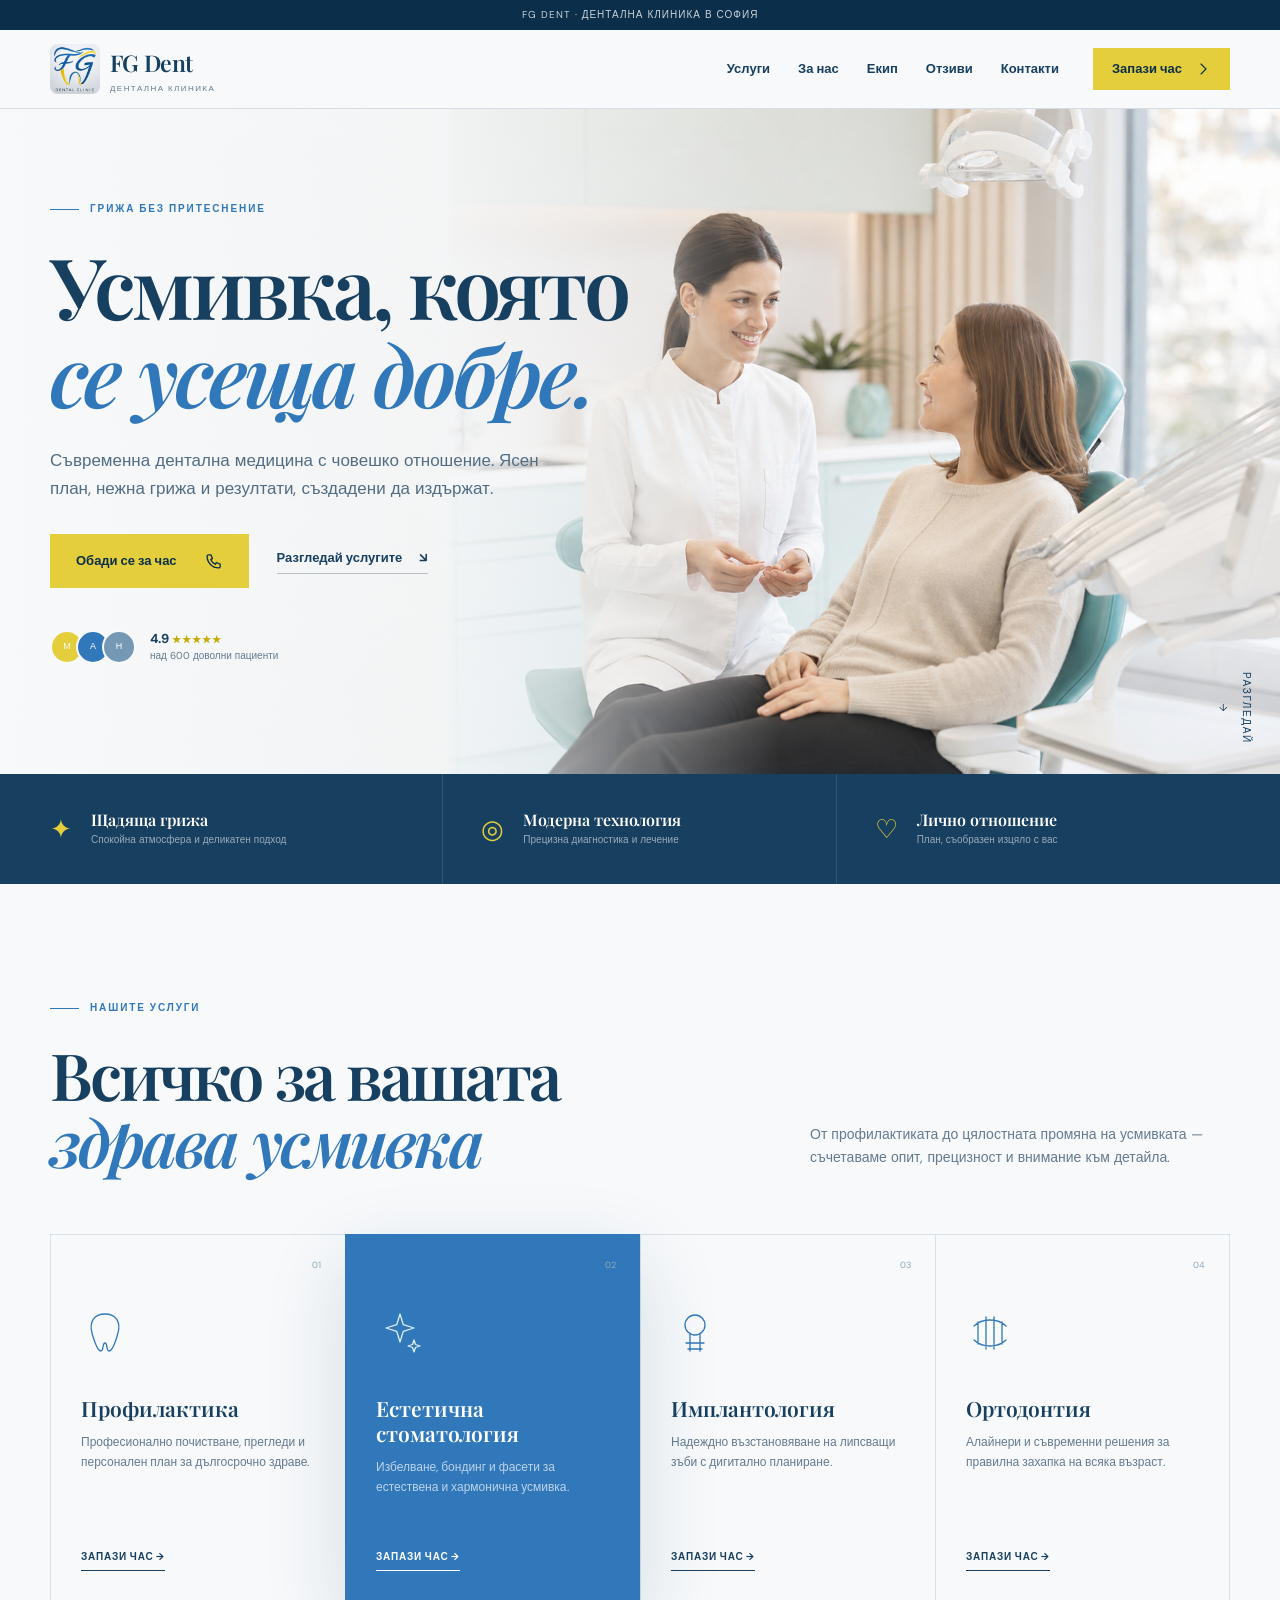
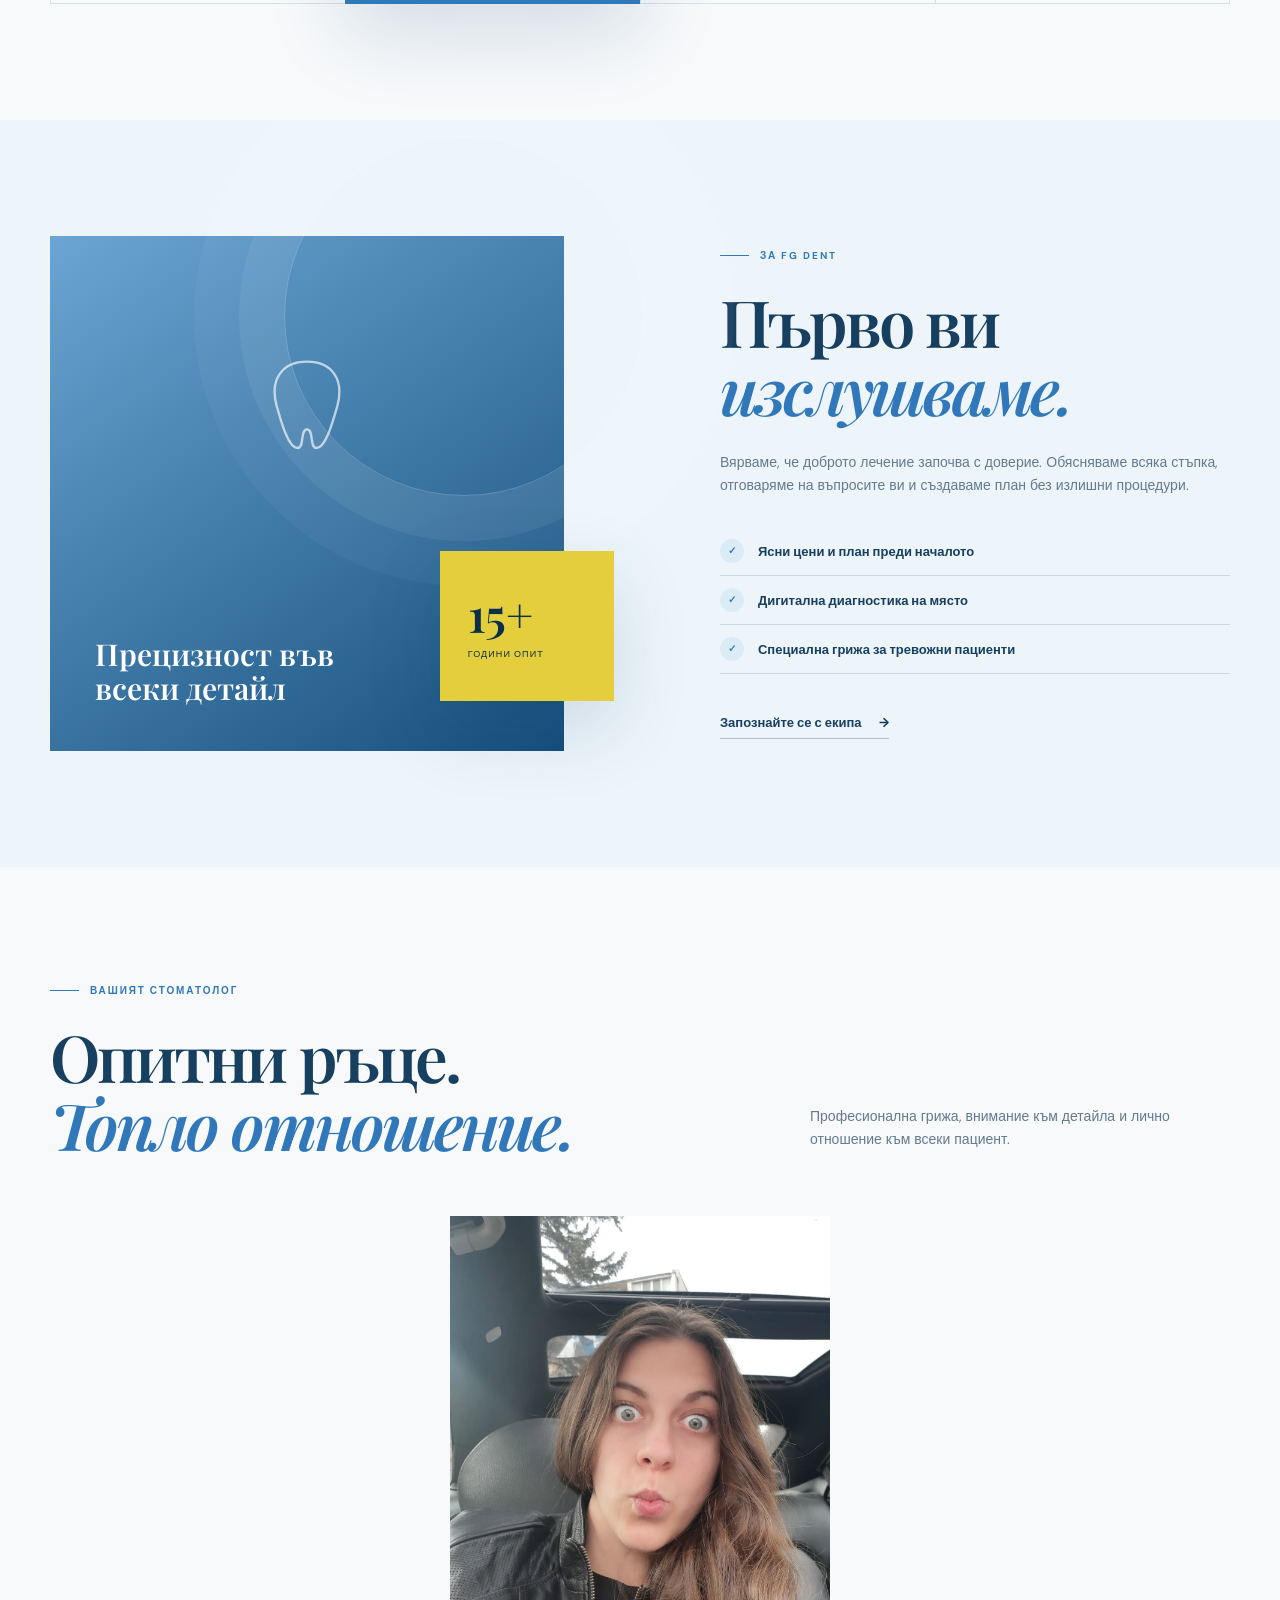
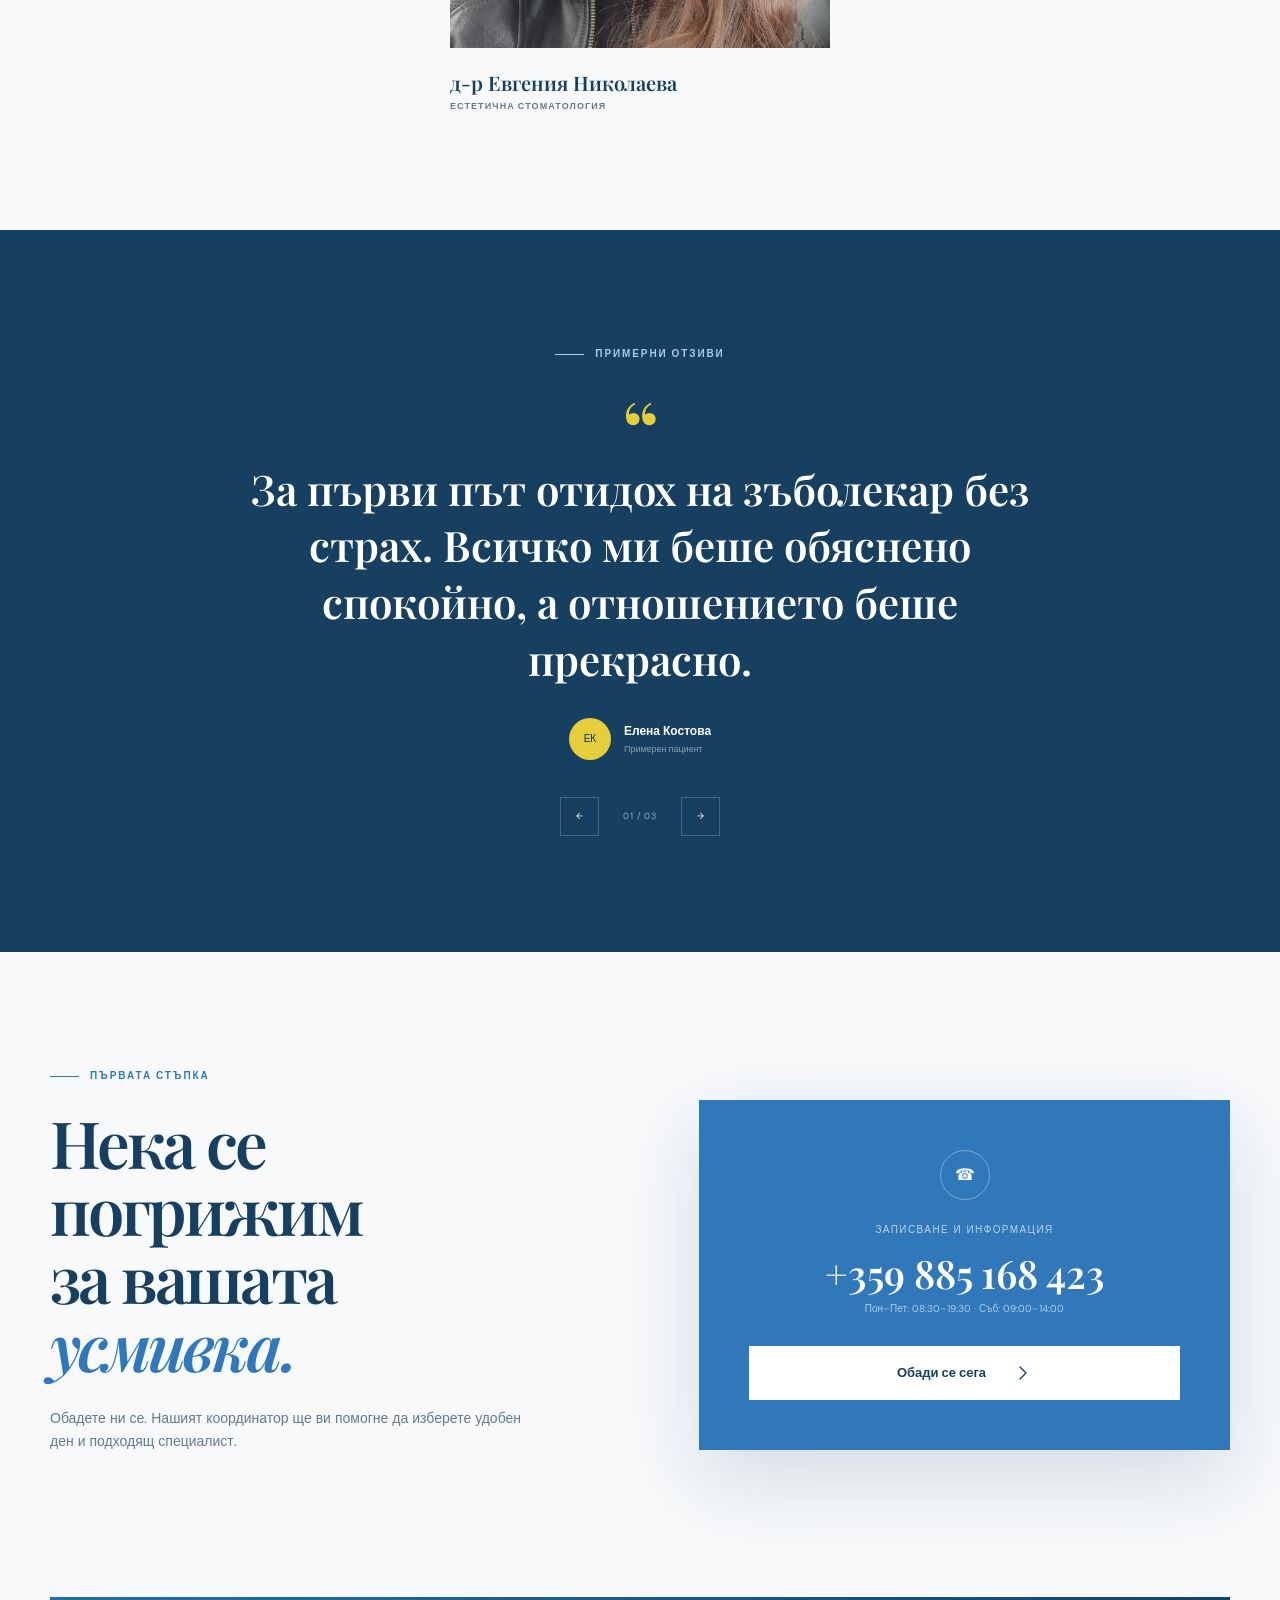
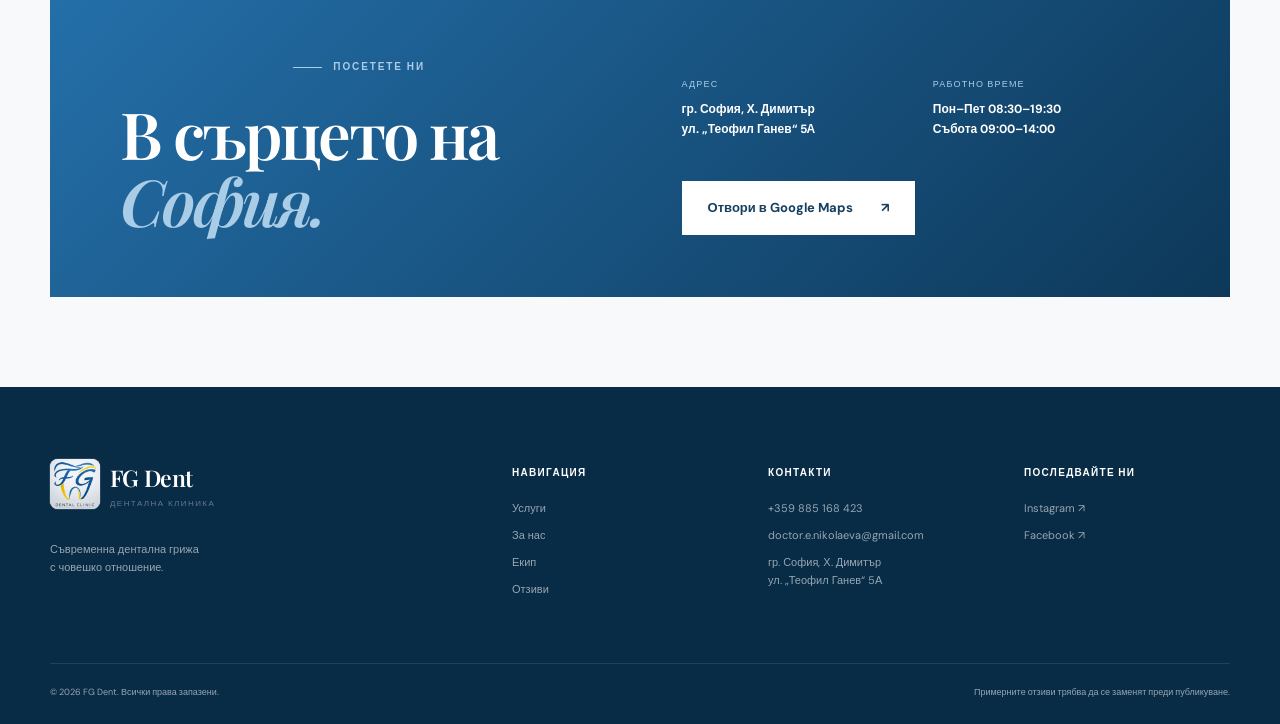
==== index.html @ b62a29ee "Create FG Dent website" ====
<!doctype html>
<html lang="bg">
<head>
  <meta charset="utf-8">
  <meta name="viewport" content="width=device-width, initial-scale=1">
  <meta name="description" content="FG Dent — съвременна дентална грижа с човешко отношение в София.">
  <meta name="theme-color" content="#143f40">
  <title>FG Dent | Грижа за вашата усмивка</title>
  <link rel="preconnect" href="https://fonts.googleapis.com">
  <link rel="preconnect" href="https://fonts.gstatic.com" crossorigin>
  <link href="https://fonts.googleapis.com/css2?family=DM+Sans:wght@400;500;600;700&family=Playfair+Display:ital,wght@0,600;1,600&display=swap" rel="stylesheet">
  <link rel="stylesheet" href="styles.css">
</head>
<body>
  <a class="skip-link" href="#main">Към съдържанието</a>
  <div class="demo-note">FG Dent · Дентална клиника в София</div>

  <header class="site-header">
    <div class="container nav-shell">
      <a class="brand" href="#home" aria-label="FG Dent — начало">
        <span class="brand-logo"><img src="assets/fg-dent-logo.png" alt="" width="1024" height="1024"></span>
        <span><strong>FG Dent</strong><small>Дентална клиника</small></span>
      </a>
      <button class="menu-button" type="button" aria-label="Отвори менюто" aria-expanded="false" aria-controls="main-nav"><span></span><span></span><span></span></button>
      <nav class="main-nav" id="main-nav" aria-label="Основна навигация">
        <a href="#services">Услуги</a><a href="#about">За нас</a><a href="#team">Екип</a><a href="#reviews">Отзиви</a><a href="#contact">Контакти</a>
      </nav>
      <a class="button button-small header-call" href="tel:+359885168423"><span>Запази час</span><svg viewBox="0 0 24 24" aria-hidden="true"><path d="m8 4 8 8-8 8"/></svg></a>
    </div>
  </header>

  <main id="main">
    <section class="hero" id="home">
      <div class="hero-photo" role="img" aria-label="Дентален лекар разговаря спокойно с пациент в модерна клиника"></div>
      <div class="container hero-layout">
        <div class="hero-copy reveal">
          <p class="eyebrow"><span></span>Грижа без притеснение</p>
          <h1>Усмивка, която<br><em>се усеща добре.</em></h1>
          <p class="lead">Съвременна дентална медицина с човешко отношение. Ясен план, нежна грижа и резултати, създадени да издържат.</p>
          <div class="hero-actions">
            <a class="button" href="tel:+359885168423"><span>Обади се за час</span><svg viewBox="0 0 24 24" aria-hidden="true"><path d="M7.8 3.8 10 8.9 7.6 10c1.2 2.8 3.6 5.2 6.4 6.4l1.1-2.4 5.1 2.2v3c0 1.1-.9 2-2 2C9.7 21.2 2.8 14.3 2.8 5.8c0-1.1.9-2 2-2h3Z"/></svg></a>
            <a class="text-link" href="#services">Разгледай услугите <span>↘</span></a>
          </div>
          <div class="trust-row"><div class="avatar-stack" aria-hidden="true"><i>М</i><i>А</i><i>Н</i></div><div><strong>4.9 <span>★★★★★</span></strong><small>над 600 доволни пациенти</small></div></div>
        </div>
      </div>
      <a class="scroll-hint" href="#benefits" aria-label="Превъртете към съдържанието">↓ <span>Разгледай</span></a>
    </section>

    <section class="benefit-bar" id="benefits" aria-label="Предимства"><div class="container benefit-grid">
      <article><span class="benefit-icon">✦</span><div><h2>Щадяща грижа</h2><p>Спокойна атмосфера и деликатен подход</p></div></article>
      <article><span class="benefit-icon">◎</span><div><h2>Модерна технология</h2><p>Прецизна диагностика и лечение</p></div></article>
      <article><span class="benefit-icon">♡</span><div><h2>Лично отношение</h2><p>План, съобразен изцяло с вас</p></div></article>
    </div></section>

    <section class="section services" id="services"><div class="container">
      <header class="section-heading reveal"><div><p class="eyebrow"><span></span>Нашите услуги</p><h2>Всичко за вашата<br><em>здрава усмивка</em></h2></div><p>От профилактиката до цялостната промяна на усмивката — съчетаваме опит, прецизност и внимание към детайла.</p></header>
      <div class="service-grid">
        <article class="service-card reveal"><span class="card-number">01</span><svg viewBox="0 0 48 48" aria-hidden="true"><path d="M24 5C13 5 8 13 11 24c2 7 5 18 9 18 3 0 1-8 4-8s1 8 4 8c4 0 7-11 9-18C40 13 35 5 24 5Z"/></svg><h3>Профилактика</h3><p>Професионално почистване, прегледи и персонален план за дългосрочно здраве.</p><a href="tel:+359885168423">Запази час <span>→</span></a></article>
        <article class="service-card featured reveal"><span class="card-number">02</span><svg viewBox="0 0 48 48" aria-hidden="true"><path d="m24 5 3.3 10.7L38 19l-10.7 3.3L24 33l-3.3-10.7L10 19l10.7-3.3L24 5Z"/><path d="m38 31 1.5 4.5L44 37l-4.5 1.5L38 43l-1.5-4.5L32 37l4.5-1.5L38 31Z"/></svg><h3>Естетична стоматология</h3><p>Избелване, бондинг и фасети за естествена и хармонична усмивка.</p><a href="tel:+359885168423">Запази час <span>→</span></a></article>
        <article class="service-card reveal"><span class="card-number">03</span><svg viewBox="0 0 48 48" aria-hidden="true"><circle cx="24" cy="16" r="10"/><path d="M19 25v17m10-17v17M15 34h18M17 40h14"/></svg><h3>Имплантология</h3><p>Надеждно възстановяване на липсващи зъби с дигитално планиране.</p><a href="tel:+359885168423">Запази час <span>→</span></a></article>
        <article class="service-card reveal"><span class="card-number">04</span><svg viewBox="0 0 48 48" aria-hidden="true"><path d="M8 17c8-8 24-8 32 0M8 31c8 8 24 8 32 0M12 13v22m8-27v32m8-32v32m8-27v22"/></svg><h3>Ортодонтия</h3><p>Алайнери и съвременни решения за правилна захапка на всяка възраст.</p><a href="tel:+359885168423">Запази час <span>→</span></a></article>
      </div>
    </div></section>

    <section class="section about" id="about"><div class="container about-grid">
      <div class="about-art reveal"><div class="art-rings"></div><svg viewBox="0 0 48 48" aria-hidden="true"><path d="M24 5C13 5 8 13 11 24c2 7 5 18 9 18 3 0 1-8 4-8s1 8 4 8c4 0 7-11 9-18C40 13 35 5 24 5Z"/></svg><p>Прецизност във<br>всеки детайл</p><aside><strong>15+</strong><span>години опит</span></aside></div>
      <div class="about-copy reveal"><p class="eyebrow"><span></span>За FG Dent</p><h2>Първо ви<br><em>изслушваме.</em></h2><p class="body-copy">Вярваме, че доброто лечение започва с доверие. Обясняваме всяка стъпка, отговаряме на въпросите ви и създаваме план без излишни процедури.</p><ul class="check-list"><li><span>✓</span>Ясни цени и план преди началото</li><li><span>✓</span>Дигитална диагностика на място</li><li><span>✓</span>Специална грижа за тревожни пациенти</li></ul><a class="text-link" href="#team">Запознайте се с екипа <span>→</span></a></div>
    </div></section>

    <section class="section team" id="team"><div class="container">
      <header class="section-heading reveal"><div><p class="eyebrow"><span></span>Вашият стоматолог</p><h2>Опитни ръце.<br><em>Топло отношение.</em></h2></div><p>Професионална грижа, внимание към детайла и лично отношение към всеки пациент.</p></header>
      <div class="team-grid">
        <article class="doctor-card reveal"><div class="portrait portrait-one"><img class="doctor-photo" src="assets/dr-evgenia-nikolaeva.png" alt="д-р Евгения Николаева" width="1536" height="1536"></div><h3>д-р Евгения Николаева</h3><p>Естетична стоматология</p></article>
      </div>
    </div></section>

    <section class="section testimonials" id="reviews"><div class="container testimonial-shell reveal">
      <p class="eyebrow eyebrow-light"><span></span>Примерни отзиви</p><div class="quote-mark" aria-hidden="true">“</div>
      <blockquote id="testimonial-quote">За първи път отидох на зъболекар без страх. Всичко ми беше обяснено спокойно, а отношението беше прекрасно.</blockquote>
      <div class="reviewer"><span id="reviewer-initials">ЕК</span><div><strong id="reviewer-name">Елена Костова</strong><small id="reviewer-meta">Примерен пациент</small></div></div>
      <div class="testimonial-controls"><button type="button" id="review-prev" aria-label="Предишен отзив">←</button><span id="review-count">01 / 03</span><button type="button" id="review-next" aria-label="Следващ отзив">→</button></div>
    </div></section>

    <section class="section call-section"><div class="container call-grid">
      <div class="reveal"><p class="eyebrow"><span></span>Първата стъпка</p><h2>Нека се погрижим<br>за вашата <em>усмивка.</em></h2><p class="body-copy">Обадете ни се. Нашият координатор ще ви помогне да изберете удобен ден и подходящ специалист.</p></div>
      <div class="call-card reveal"><span class="phone-icon">☎</span><p>Записване и информация</p><a href="tel:+359885168423">+359 885 168 423</a><small>Пон–Пет: 08:30–19:30 · Съб: 09:00–14:00</small><a class="button button-light" href="tel:+359885168423"><span>Обади се сега</span><svg viewBox="0 0 24 24" aria-hidden="true"><path d="m8 4 8 8-8 8"/></svg></a></div>
    </div></section>

    <section class="location" id="contact"><div class="container location-panel reveal">
      <div><p class="eyebrow eyebrow-light"><span></span>Посетете ни</p><h2>В сърцето на<br><em>София.</em></h2></div>
      <div class="location-info"><div><small>Адрес</small><strong>гр. София, Х. Димитър<br>ул. „Теофил Ганев“ 5А</strong></div><div><small>Работно време</small><strong>Пон–Пет 08:30–19:30<br>Събота 09:00–14:00</strong></div><a class="button button-light" href="https://www.google.com/maps/search/?api=1&amp;query=ул.+Теофил+Ганев+5А,+Хаджи+Димитър,+София" target="_blank" rel="noopener"><span>Отвори в Google Maps</span><b>↗</b></a></div>
    </div></section>
  </main>

  <footer class="site-footer"><div class="container footer-grid">
    <div><a class="brand footer-brand" href="#home"><span class="brand-logo"><img src="assets/fg-dent-logo.png" alt="" width="1024" height="1024"></span><span><strong>FG Dent</strong><small>Дентална клиника</small></span></a><p>Съвременна дентална грижа<br>с човешко отношение.</p></div>
    <div><h2>Навигация</h2><a href="#services">Услуги</a><a href="#about">За нас</a><a href="#team">Екип</a><a href="#reviews">Отзиви</a></div>
    <div><h2>Контакти</h2><a href="tel:+359885168423">+359 885 168 423</a><a href="mailto:doctor.e.nikolaeva@gmail.com">doctor.e.nikolaeva@gmail.com</a><span>гр. София, Х. Димитър<br>ул. „Теофил Ганев“ 5А</span></div>
    <div><h2>Последвайте ни</h2><a href="#">Instagram ↗</a><a href="#">Facebook ↗</a></div>
  </div><div class="container footer-bottom"><span>© <span id="year"></span> FG Dent. Всички права запазени.</span><span>Примерните отзиви трябва да се заменят преди публикуване.</span></div></footer>
  <a class="floating-phone" href="tel:+359885168423" aria-label="Обадете се на FG Dent">☎</a>
  <script src="script.js"></script>
</body>
</html>
---- styles.css ----
:root {
  --ink: #173f60;
  --ink-deep: #0b2f4b;
  --teal: #3178ba;
  --teal-soft: #a9cce7;
  --yellow: #e4ce3c;
  --mint: #edf5fb;
  --cream: #f7f9fb;
  --sand: #d9e2ea;
  --white: #fff;
  --muted: #647b8e;
  --line: rgba(23, 63, 96, .15);
  --serif: "Playfair Display", Georgia, serif;
  --sans: "DM Sans", Arial, sans-serif;
  --shadow: 0 28px 75px rgba(15, 58, 92, .15);
}

* { box-sizing: border-box; }
html { scroll-behavior: smooth; scroll-padding-top: 90px; }
body { margin: 0; color: var(--ink); background: var(--cream); font: 400 16px/1.65 var(--sans); }
body.menu-open { overflow: hidden; }
a { color: inherit; text-decoration: none; }
button, input { font: inherit; }
svg { display: block; }
.container { width: min(1180px, calc(100% - 48px)); margin-inline: auto; }
.skip-link { position: fixed; z-index: 100; left: 20px; top: -80px; padding: 12px 18px; color: white; background: var(--ink); transition: top .2s; }
.skip-link:focus { top: 15px; }
.demo-note { height: 30px; display: grid; place-items: center; color: rgba(255,255,255,.78); background: var(--ink-deep); font-size: 10px; letter-spacing: .1em; text-transform: uppercase; }

.site-header { position: sticky; z-index: 30; top: 0; border-bottom: 1px solid var(--line); background: rgba(247,249,251,.94); backdrop-filter: blur(16px); }
.nav-shell { height: 78px; display: flex; align-items: center; gap: 34px; }
.brand { display: inline-flex; align-items: center; gap: 10px; margin-right: auto; }
.brand-logo { width: 50px; height: 50px; display: block; flex: 0 0 auto; overflow: hidden; border-radius: 8px; background: #eef1f4; }
.brand-logo img { width: 100%; height: 100%; display: block; object-fit: cover; transform: scale(1.55); transform-origin: 50% 39%; }
.brand strong, .brand small { display: block; line-height: 1; }
.brand strong { font: 600 23px var(--serif); letter-spacing: -.03em; }
.brand small { margin-top: 6px; color: var(--muted); font-size: 8px; letter-spacing: .18em; text-transform: uppercase; }
.main-nav { display: flex; align-items: center; gap: 28px; font-size: 13px; font-weight: 600; }
.main-nav a { position: relative; padding-block: 8px; }
.main-nav a::after { content: ""; position: absolute; left: 0; right: 100%; bottom: 2px; height: 1px; background: var(--teal); transition: right .25s ease; }
.main-nav a:hover::after, .main-nav a:focus-visible::after { right: 0; }
.menu-button { display: none; width: 44px; height: 44px; padding: 10px; border: 0; background: transparent; cursor: pointer; }
.menu-button span { display: block; height: 2px; margin: 5px 0; background: var(--ink); transition: .25s; }

.button { min-height: 54px; display: inline-flex; align-items: center; justify-content: center; gap: 28px; padding: 0 25px; border: 1px solid var(--teal); color: white; background: var(--teal); font-size: 13px; font-weight: 700; cursor: pointer; transition: transform .22s, background .22s, box-shadow .22s; }
.button svg { width: 18px; height: 18px; fill: none; stroke: currentColor; stroke-width: 1.8; stroke-linecap: round; stroke-linejoin: round; }
.button:hover { transform: translateY(-2px); background: var(--ink-deep); border-color: var(--ink-deep); box-shadow: 0 13px 30px rgba(11,47,75,.2); }
.button-small { min-height: 42px; padding-inline: 18px; gap: 14px; }
.button-small svg { width: 15px; }
.button-light { color: var(--ink); background: white; border-color: white; }
.button-light:hover { color: white; }
.text-link { display: inline-flex; align-items: center; gap: 17px; padding-bottom: 4px; border-bottom: 1px solid rgba(22,61,62,.28); font-size: 13px; font-weight: 700; }
.text-link span { transition: transform .2s; }
.text-link:hover span { transform: translateX(4px); }
:focus-visible { outline: 3px solid var(--yellow); outline-offset: 4px; }
.hero .button, .header-call, .floating-phone { color: var(--ink-deep); background: var(--yellow); border-color: var(--yellow); }
.hero .button:hover, .header-call:hover { color: white; background: var(--ink-deep); border-color: var(--ink-deep); }

.hero { min-height: 665px; position: relative; overflow: hidden; background: #f2f6fa; }
.hero-photo { position: absolute; inset: 0; background: linear-gradient(90deg, rgba(247,249,251,.99) 0%, rgba(247,249,251,.78) 36%, rgba(247,249,251,.08) 61%), url("assets/hero-dental.png") center / cover no-repeat; }
.hero-layout { min-height: 665px; position: relative; display: flex; align-items: center; }
.hero-copy { width: 57%; padding: 62px 0 80px; }
.eyebrow { display: flex; align-items: center; gap: 11px; margin: 0 0 24px; color: var(--teal); font-size: 10px; font-weight: 700; letter-spacing: .19em; text-transform: uppercase; }
.eyebrow > span { width: 29px; height: 1px; background: currentColor; }
h1, .section-heading h2, .about-copy h2, .call-grid h2, .location-panel h2 { margin: 0; font-family: var(--serif); font-weight: 600; line-height: 1.04; letter-spacing: -.045em; }
h1 { font-size: clamp(57px, 6.6vw, 88px); }
h1 em, h2 em { color: var(--teal); font-weight: inherit; }
.lead { max-width: 530px; margin: 28px 0 32px; color: #526d83; font-size: 17px; }
.hero-actions { display: flex; align-items: center; gap: 28px; }
.trust-row { display: flex; align-items: center; margin-top: 42px; }
.avatar-stack { display: flex; margin-right: 14px; }
.avatar-stack i { width: 34px; height: 34px; display: grid; place-items: center; margin-left: -8px; border: 2px solid var(--cream); border-radius: 50%; color: white; background: var(--yellow); font-size: 9px; font-style: normal; }
.avatar-stack i:first-child { margin-left: 0; }
.avatar-stack i:nth-child(2) { background: var(--teal); }
.avatar-stack i:nth-child(3) { background: #7598b4; }
.trust-row strong, .trust-row small { display: block; line-height: 1.45; }
.trust-row strong { font-size: 13px; }
.trust-row strong span { color: #c5a900; font-size: 10px; letter-spacing: 1px; }
.trust-row small { color: var(--muted); font-size: 10px; }
.scroll-hint { position: absolute; right: 26px; bottom: 30px; display: flex; align-items: center; gap: 10px; font-size: 10px; }
.scroll-hint span { writing-mode: vertical-rl; letter-spacing: .16em; text-transform: uppercase; }

.benefit-bar { color: white; background: var(--ink); }
.benefit-grid { min-height: 110px; display: grid; grid-template-columns: repeat(3, 1fr); }
.benefit-grid article { display: flex; align-items: center; gap: 19px; padding: 25px 38px; border-right: 1px solid rgba(255,255,255,.12); }
.benefit-grid article:first-child { padding-left: 0; }
.benefit-grid article:last-child { border-right: 0; }
.benefit-icon { color: var(--yellow); font-size: 26px; }
.benefit-grid h2 { margin: 0 0 2px; font: 600 16px var(--serif); }
.benefit-grid p { margin: 0; color: rgba(255,255,255,.56); font-size: 10px; }

.section { padding: 116px 0; }
.section-heading { display: flex; justify-content: space-between; align-items: end; gap: 60px; margin-bottom: 58px; }
.section-heading h2, .about-copy h2, .call-grid h2, .location-panel h2 { font-size: clamp(43px, 5.1vw, 65px); }
.section-heading > p { max-width: 420px; margin: 0 0 7px; color: var(--muted); font-size: 14px; }
.service-grid { display: grid; grid-template-columns: repeat(4, 1fr); }
.service-card { min-height: 370px; position: relative; display: flex; flex-direction: column; padding: 32px 30px; border: 1px solid #d6e1e9; border-right: 0; transition: transform .28s, color .28s, background .28s, box-shadow .28s; }
.service-card:last-child { border-right: 1px solid #d6e1e9; }
.service-card.featured, .service-card:hover { z-index: 2; transform: translateY(-9px); color: white; background: var(--teal); border-color: var(--teal); box-shadow: var(--shadow); }
.card-number { position: absolute; top: 23px; right: 24px; color: #91a7b8; font-size: 9px; }
.service-card svg { width: 48px; height: 48px; margin: 42px 0 39px; fill: none; stroke: var(--teal); stroke-width: 1.3; stroke-linecap: round; stroke-linejoin: round; }
.service-card.featured svg, .service-card:hover svg { stroke: #dcecf7; }
.service-card h3 { margin: 0 0 12px; font: 600 21px/1.2 var(--serif); }
.service-card p { margin: 0 0 25px; color: var(--muted); font-size: 12px; }
.service-card.featured p, .service-card:hover p { color: rgba(255,255,255,.68); }
.service-card a { align-self: flex-start; margin-top: auto; padding-bottom: 4px; border-bottom: 1px solid; font-size: 10px; font-weight: 700; text-transform: uppercase; letter-spacing: .08em; }

.about { background: var(--mint); }
.about-grid { display: grid; grid-template-columns: 1.05fr .95fr; align-items: center; gap: 9%; }
.about-art { min-height: 515px; position: relative; display: flex; flex-direction: column; justify-content: flex-end; margin-right: 50px; padding: 45px; color: white; background: linear-gradient(145deg, #6aa5d3, #164f7c); overflow: visible; }
.about-art > svg { position: absolute; z-index: 2; left: 50%; top: 33%; width: 112px; height: 112px; transform: translate(-50%,-50%); fill: none; stroke: rgba(255,255,255,.65); stroke-width: 1; }
.art-rings { position: absolute; width: 360px; height: 360px; right: -80px; top: -100px; border: 1px solid rgba(255,255,255,.22); border-radius: 50%; box-shadow: 0 0 0 45px rgba(255,255,255,.06), 0 0 0 90px rgba(255,255,255,.035); }
.about-art > p { position: relative; z-index: 2; margin: 0; font: 600 30px/1.15 var(--serif); }
.about-art aside { position: absolute; z-index: 3; right: -50px; bottom: 50px; width: 174px; height: 150px; display: flex; flex-direction: column; justify-content: center; padding: 28px; color: var(--ink-deep); background: var(--yellow); box-shadow: var(--shadow); }
.about-art aside strong { font: 600 47px/1 var(--serif); }
.about-art aside span { margin-top: 10px; font-size: 9px; letter-spacing: .12em; text-transform: uppercase; }
.body-copy { margin: 28px 0; color: var(--muted); font-size: 14px; }
.check-list { margin: 30px 0 35px; padding: 0; list-style: none; }
.check-list li { display: flex; align-items: center; gap: 14px; padding: 12px 0; border-bottom: 1px solid var(--line); font-size: 13px; font-weight: 600; }
.check-list li span { width: 24px; height: 24px; display: grid; place-items: center; flex: 0 0 auto; border-radius: 50%; color: var(--teal); background: #dcecf7; font-size: 10px; }

.team-grid { display: grid; grid-template-columns: minmax(280px, 380px); justify-content: center; }
.sample-label { margin: -38px 0 24px; color: var(--muted); font-size: 10px; }
.portrait { aspect-ratio: .88; position: relative; display: grid; place-items: center; overflow: hidden; }
.doctor-photo { position: absolute; inset: 0; z-index: 2; width: 100%; height: 100%; display: block; object-fit: cover; object-position: 50% 43%; }
.portrait-one { background: #dcebf6; }
.portrait-two { background: #f4edba; }
.portrait-three { background: #cfe3f2; }
.portrait::before { content: ""; position: absolute; width: 75%; aspect-ratio: 1; border-radius: 50%; background: rgba(255,255,255,.4); }
.portrait-person { position: absolute; width: 48%; height: 62%; bottom: -15%; display: grid; place-items: start center; padding-top: 45px; border-radius: 50% 50% 15% 15%; background: rgba(255,255,255,.72); }
.portrait-person::before { content: ""; position: absolute; width: 88px; height: 88px; top: -52px; border-radius: 50%; background: inherit; }
.portrait-person span { z-index: 2; width: 66px; height: 66px; display: grid; place-items: center; border-radius: 50%; color: white; background: var(--teal); font: 600 19px var(--serif); }
.portrait-two .portrait-person span { color: var(--ink-deep); background: var(--yellow); }
.portrait-three .portrait-person span { background: #5a8fb9; }
.doctor-card h3 { margin: 21px 0 3px; font: 600 20px var(--serif); }
.doctor-card > p { margin: 0; color: var(--muted); font-size: 9px; font-weight: 600; letter-spacing: .12em; text-transform: uppercase; }

.testimonials { color: white; text-align: center; background: var(--ink); }
.testimonial-shell { max-width: 920px; }
.eyebrow-light { justify-content: center; color: var(--teal-soft); }
.quote-mark { height: 56px; color: var(--yellow); font: 600 83px/1 var(--serif); }
blockquote { max-width: 820px; min-height: 166px; margin: 18px auto 31px; font: 600 clamp(27px,3.5vw,42px)/1.35 var(--serif); }
.reviewer { display: flex; justify-content: center; align-items: center; gap: 13px; }
.reviewer > span { width: 42px; height: 42px; display: grid; place-items: center; border-radius: 50%; color: var(--ink-deep); background: var(--yellow); font-size: 10px; }
.reviewer strong, .reviewer small { display: block; text-align: left; }
.reviewer strong { font-size: 12px; }
.reviewer small { color: rgba(255,255,255,.5); font-size: 9px; }
.testimonial-controls { display: flex; justify-content: center; align-items: center; gap: 24px; margin-top: 37px; color: rgba(255,255,255,.56); font-size: 9px; letter-spacing: .1em; }
.testimonial-controls button { width: 39px; height: 39px; border: 1px solid rgba(255,255,255,.2); color: white; background: transparent; cursor: pointer; transition: .2s; }
.testimonial-controls button:hover { color: var(--ink); background: white; }

.call-grid { display: grid; grid-template-columns: 1fr 1fr; align-items: center; gap: 10%; }
.call-grid .body-copy { max-width: 480px; }
.call-card { padding: 50px; color: white; text-align: center; background: var(--teal); box-shadow: var(--shadow); }
.phone-icon { width: 50px; height: 50px; display: grid; place-items: center; margin: 0 auto 22px; border: 1px solid rgba(255,255,255,.35); border-radius: 50%; }
.call-card p { margin: 0; color: rgba(255,255,255,.68); font-size: 10px; letter-spacing: .14em; text-transform: uppercase; }
.call-card > a:not(.button) { display: block; margin: 9px 0 2px; font: 600 39px var(--serif); }
.call-card small { display: block; margin-bottom: 28px; color: rgba(255,255,255,.62); font-size: 10px; }
.call-card .button { width: 100%; }

.location { padding: 0 0 90px; }
.location-panel { display: grid; grid-template-columns: 1fr 1fr; gap: 8%; padding: 62px 70px; color: white; background: linear-gradient(135deg, #246fa9, #0d3859); }
.location-panel h2 { color: white; }
.location-panel h2 em { color: var(--teal-soft); }
.location-info { display: grid; grid-template-columns: 1fr 1fr; align-items: end; gap: 24px; }
.location-info small, .location-info strong { display: block; }
.location-info small { margin-bottom: 8px; color: var(--teal-soft); font-size: 9px; letter-spacing: .13em; text-transform: uppercase; }
.location-info strong { font-size: 12px; }
.location-info .button { grid-column: 1 / -1; justify-self: start; }

.site-footer { padding: 72px 0 25px; color: rgba(255,255,255,.58); background: #082b46; font-size: 11px; }
.footer-grid { display: grid; grid-template-columns: 2fr repeat(3,1fr); gap: 50px; padding-bottom: 55px; }
.footer-brand { margin-bottom: 20px; color: white; }
.footer-brand .brand-logo { box-shadow: 0 0 0 1px rgba(255,255,255,.12); }
.footer-grid h2 { margin: 7px 0 20px; color: white; font: 700 10px var(--sans); letter-spacing: .13em; text-transform: uppercase; }
.footer-grid div > a:not(.brand), .footer-grid div > span { display: block; margin: 9px 0; }
.footer-grid div > a { overflow-wrap: anywhere; }
.footer-grid a:hover { color: white; }
.footer-bottom { display: flex; justify-content: space-between; padding-top: 21px; border-top: 1px solid rgba(255,255,255,.1); font-size: 9px; }
.floating-phone { position: fixed; z-index: 25; right: 22px; bottom: 22px; width: 56px; height: 56px; display: none; place-items: center; border-radius: 50%; color: white; background: var(--teal); box-shadow: 0 12px 30px rgba(13,45,46,.32); }

.reveal { opacity: 0; transform: translateY(22px); transition: opacity .7s ease, transform .7s ease; }
.reveal.visible { opacity: 1; transform: none; }

@media (max-width: 980px) {
  .main-nav { gap: 17px; }
  .header-call { display: none; }
  .hero-photo { opacity: .58; background-position: 58% center; }
  .hero-copy { width: 68%; }
  .service-grid { grid-template-columns: repeat(2,1fr); }
  .service-card:nth-child(2) { border-right: 1px solid #d6e1e9; }
  .service-card:nth-child(-n+2) { border-bottom: 0; }
  .about-grid, .call-grid { gap: 6%; }
  .footer-grid { grid-template-columns: 1.5fr repeat(3,1fr); gap: 30px; }
}

@media (max-width: 760px) {
  .container { width: min(100% - 32px, 600px); }
  .demo-note { font-size: 8px; }
  .nav-shell { height: 68px; }
  .menu-button { display: block; }
  .main-nav { position: fixed; inset: 98px 0 auto; height: calc(100dvh - 98px); flex-direction: column; align-items: flex-start; gap: 20px; padding: 42px 28px; color: white; background: var(--ink); transform: translateX(100%); transition: transform .3s ease; font: 600 26px var(--serif); }
  .menu-open .main-nav { transform: none; }
  .menu-open .menu-button span:nth-child(1) { transform: translateY(7px) rotate(45deg); }
  .menu-open .menu-button span:nth-child(2) { opacity: 0; }
  .menu-open .menu-button span:nth-child(3) { transform: translateY(-7px) rotate(-45deg); }
  .hero, .hero-layout { min-height: 650px; }
  .hero-photo { opacity: .31; background-image: linear-gradient(90deg, rgba(247,249,251,1), rgba(247,249,251,.16)), url("assets/hero-dental.png"); background-position: 64% center; }
  .hero-copy { width: 100%; padding: 55px 0 75px; }
  .lead { max-width: 90%; font-size: 15px; }
  .hero-actions { align-items: flex-start; flex-direction: column; gap: 21px; }
  .trust-row { margin-top: 33px; }
  .scroll-hint { display: none; }
  .benefit-grid { grid-template-columns: 1fr; padding: 12px 0; }
  .benefit-grid article, .benefit-grid article:first-child { padding: 17px 4px; border-right: 0; border-bottom: 1px solid rgba(255,255,255,.12); }
  .benefit-grid article:last-child { border-bottom: 0; }
  .section { padding: 84px 0; }
  .section-heading { align-items: flex-start; flex-direction: column; gap: 24px; margin-bottom: 43px; }
  .service-grid { grid-template-columns: 1fr; gap: 12px; }
  .service-card { min-height: 330px; border: 1px solid #d6e1e9 !important; }
  .service-card.featured { transform: none; }
  .about-grid, .call-grid, .location-panel { grid-template-columns: 1fr; }
  .about-grid { gap: 58px; }
  .about-art { min-height: 440px; margin-right: 28px; padding: 32px; }
  .about-art aside { right: -28px; width: 145px; height: 130px; padding: 22px; }
  .team-grid { grid-template-columns: 1fr; gap: 38px; }
  .sample-label { margin-top: -25px; }
  .portrait { aspect-ratio: 1.12; }
  blockquote { min-height: 205px; font-size: 27px; }
  .call-grid { gap: 45px; }
  .call-card { padding: 38px 23px; }
  .call-card > a:not(.button) { font-size: 33px; }
  .location { padding-bottom: 35px; }
  .location-panel { gap: 40px; padding: 45px 28px; }
  .location-info { grid-template-columns: 1fr; }
  .location-info .button { grid-column: auto; }
  .footer-grid { grid-template-columns: 1fr 1fr; }
  .footer-grid > div:first-child { grid-column: 1 / -1; }
  .footer-bottom { align-items: flex-start; flex-direction: column; gap: 7px; }
  .floating-phone { display: grid; }
}

@media (prefers-reduced-motion: reduce) {
  html { scroll-behavior: auto; }
  *, *::before, *::after { animation-duration: .01ms !important; transition-duration: .01ms !important; }
  .reveal { opacity: 1; transform: none; }
}
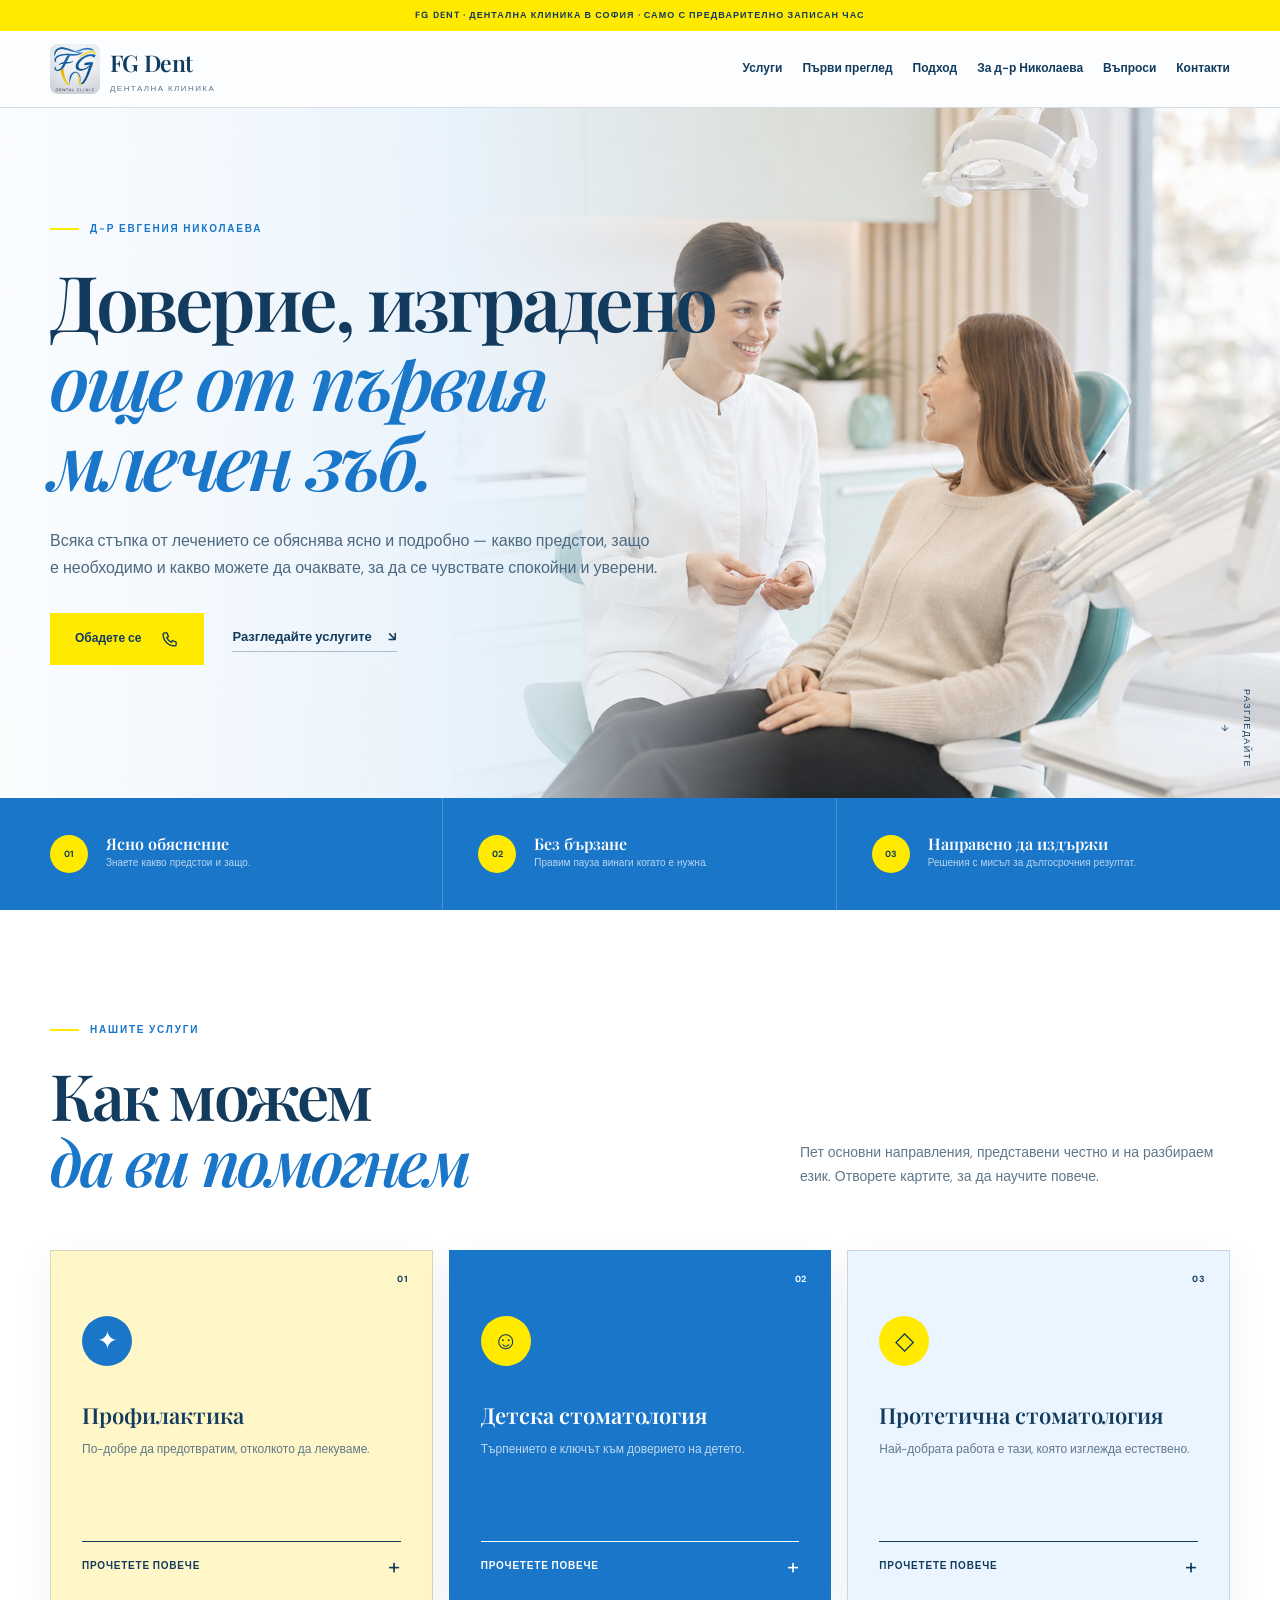
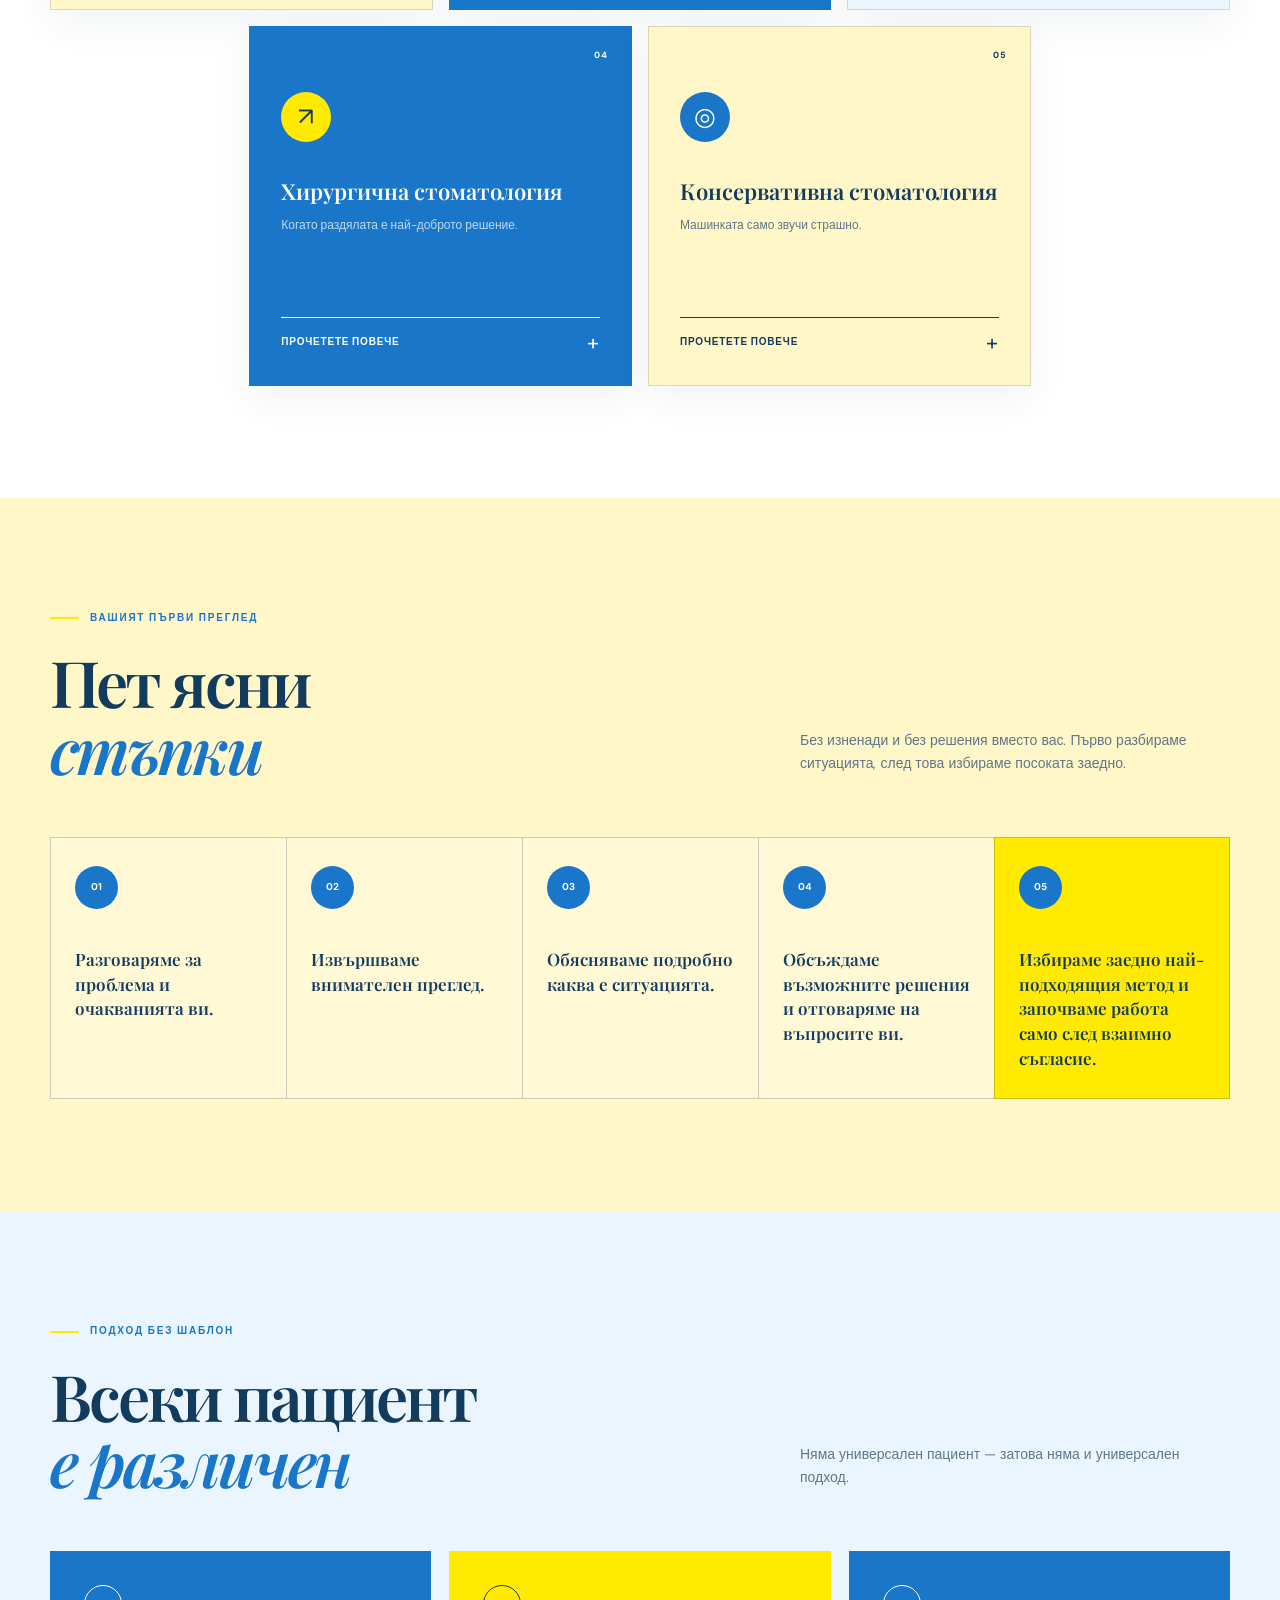
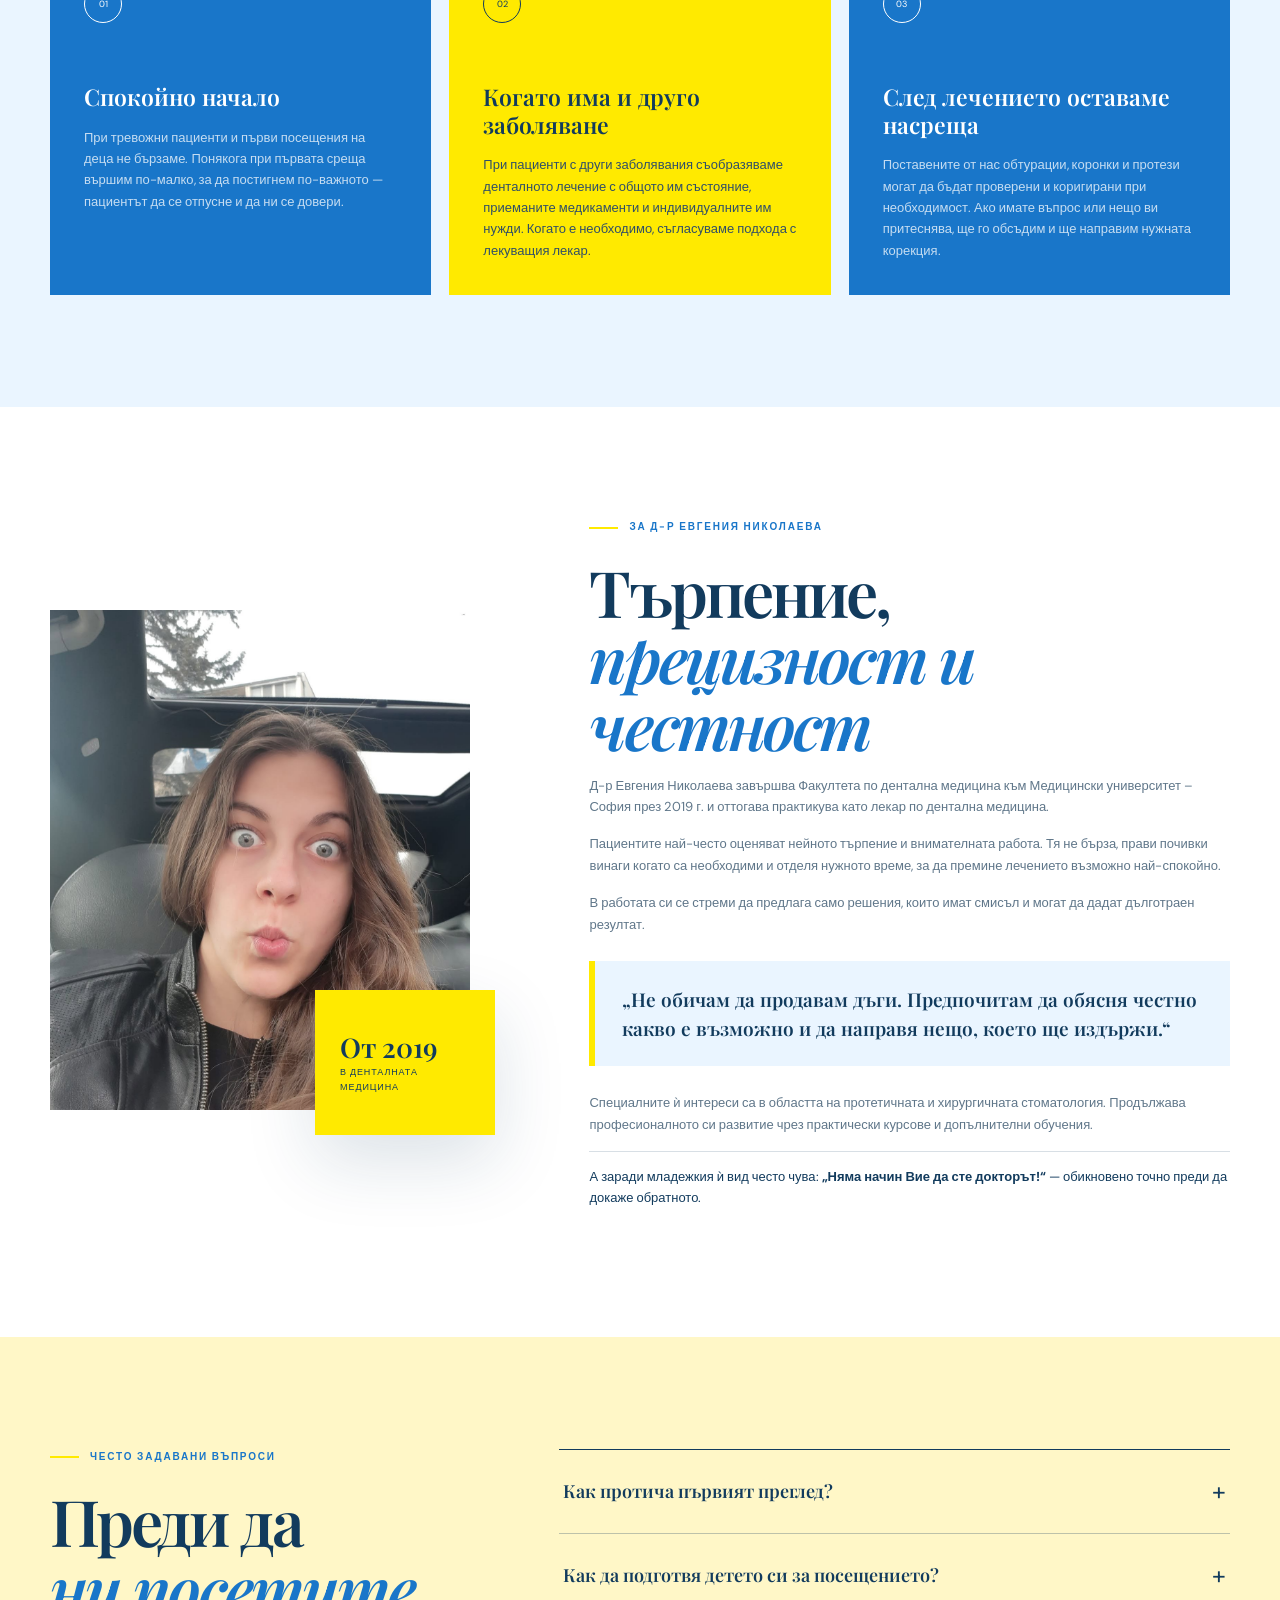
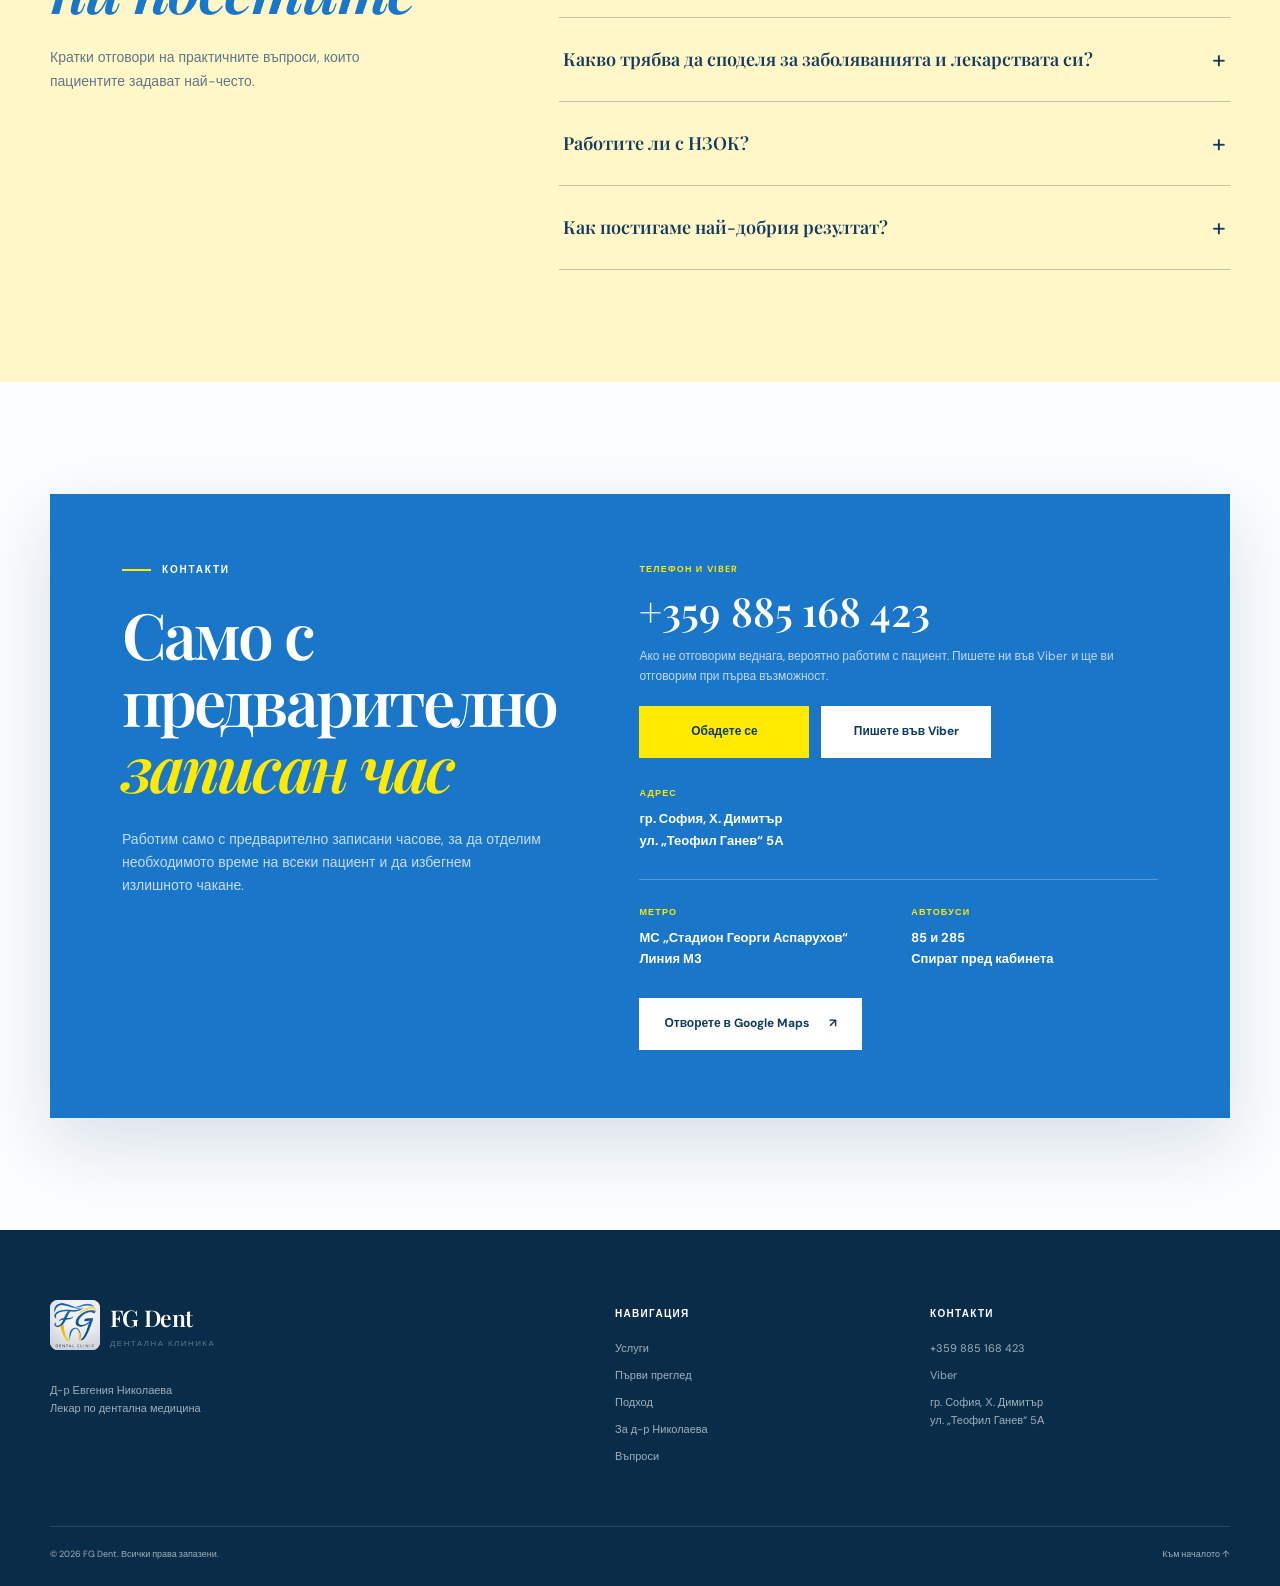
==== commit 6d65b4f9: "Refresh site content and patient experience" ====
--- a/index.html
+++ b/index.html
@@ -3,9 +3,9 @@
 <head>
   <meta charset="utf-8">
   <meta name="viewport" content="width=device-width, initial-scale=1">
-  <meta name="description" content="FG Dent — съвременна дентална грижа с човешко отношение в София.">
-  <meta name="theme-color" content="#143f40">
-  <title>FG Dent | Грижа за вашата усмивка</title>
+  <meta name="description" content="FG Dent — дентална клиника на д-р Евгения Николаева в София. Подробно обяснение, спокоен подход и решения, направени да издържат.">
+  <meta name="theme-color" content="#1976C9">
+  <title>FG Dent | Д-р Евгения Николаева</title>
   <link rel="preconnect" href="https://fonts.googleapis.com">
   <link rel="preconnect" href="https://fonts.gstatic.com" crossorigin>
   <link href="https://fonts.googleapis.com/css2?family=DM+Sans:wght@400;500;600;700&family=Playfair+Display:ital,wght@0,600;1,600&display=swap" rel="stylesheet">
@@ -13,7 +13,7 @@
 </head>
 <body>
   <a class="skip-link" href="#main">Към съдържанието</a>
-  <div class="demo-note">FG Dent · Дентална клиника в София</div>
+  <div class="top-note">FG Dent · Дентална клиника в София · Само с предварително записан час</div>
 
   <header class="site-header">
     <div class="container nav-shell">
@@ -23,9 +23,13 @@
       </a>
       <button class="menu-button" type="button" aria-label="Отвори менюто" aria-expanded="false" aria-controls="main-nav"><span></span><span></span><span></span></button>
       <nav class="main-nav" id="main-nav" aria-label="Основна навигация">
-        <a href="#services">Услуги</a><a href="#about">За нас</a><a href="#team">Екип</a><a href="#reviews">Отзиви</a><a href="#contact">Контакти</a>
+        <a href="#services">Услуги</a>
+        <a href="#first-visit">Първи преглед</a>
+        <a href="#approach">Подход</a>
+        <a href="#doctor">За д-р Николаева</a>
+        <a href="#faq">Въпроси</a>
+        <a href="#contact">Контакти</a>
       </nav>
-      <a class="button button-small header-call" href="tel:+359885168423"><span>Запази час</span><svg viewBox="0 0 24 24" aria-hidden="true"><path d="m8 4 8 8-8 8"/></svg></a>
     </div>
   </header>
 
@@ -34,71 +38,170 @@
       <div class="hero-photo" role="img" aria-label="Дентален лекар разговаря спокойно с пациент в модерна клиника"></div>
       <div class="container hero-layout">
         <div class="hero-copy reveal">
-          <p class="eyebrow"><span></span>Грижа без притеснение</p>
-          <h1>Усмивка, която<br><em>се усеща добре.</em></h1>
-          <p class="lead">Съвременна дентална медицина с човешко отношение. Ясен план, нежна грижа и резултати, създадени да издържат.</p>
+          <p class="eyebrow"><span></span>Д-р Евгения Николаева</p>
+          <h1>Доверие, изградено<br><em>още от първия млечен зъб.</em></h1>
+          <p class="lead">Всяка стъпка от лечението се обяснява ясно и подробно — какво предстои, защо е необходимо и какво можете да очаквате, за да се чувствате спокойни и уверени.</p>
           <div class="hero-actions">
-            <a class="button" href="tel:+359885168423"><span>Обади се за час</span><svg viewBox="0 0 24 24" aria-hidden="true"><path d="M7.8 3.8 10 8.9 7.6 10c1.2 2.8 3.6 5.2 6.4 6.4l1.1-2.4 5.1 2.2v3c0 1.1-.9 2-2 2C9.7 21.2 2.8 14.3 2.8 5.8c0-1.1.9-2 2-2h3Z"/></svg></a>
-            <a class="text-link" href="#services">Разгледай услугите <span>↘</span></a>
+            <a class="button button-yellow" href="tel:+359885168423"><span>Обадете се</span><svg viewBox="0 0 24 24" aria-hidden="true"><path d="M7.8 3.8 10 8.9 7.6 10c1.2 2.8 3.6 5.2 6.4 6.4l1.1-2.4 5.1 2.2v3c0 1.1-.9 2-2 2C9.7 21.2 2.8 14.3 2.8 5.8c0-1.1.9-2 2-2h3Z"/></svg></a>
+            <a class="text-link" href="#services">Разгледайте услугите <span>↘</span></a>
           </div>
-          <div class="trust-row"><div class="avatar-stack" aria-hidden="true"><i>М</i><i>А</i><i>Н</i></div><div><strong>4.9 <span>★★★★★</span></strong><small>над 600 доволни пациенти</small></div></div>
-        </div>
-      </div>
-      <a class="scroll-hint" href="#benefits" aria-label="Превъртете към съдържанието">↓ <span>Разгледай</span></a>
-    </section>
-
-    <section class="benefit-bar" id="benefits" aria-label="Предимства"><div class="container benefit-grid">
-      <article><span class="benefit-icon">✦</span><div><h2>Щадяща грижа</h2><p>Спокойна атмосфера и деликатен подход</p></div></article>
-      <article><span class="benefit-icon">◎</span><div><h2>Модерна технология</h2><p>Прецизна диагностика и лечение</p></div></article>
-      <article><span class="benefit-icon">♡</span><div><h2>Лично отношение</h2><p>План, съобразен изцяло с вас</p></div></article>
-    </div></section>
-
-    <section class="section services" id="services"><div class="container">
-      <header class="section-heading reveal"><div><p class="eyebrow"><span></span>Нашите услуги</p><h2>Всичко за вашата<br><em>здрава усмивка</em></h2></div><p>От профилактиката до цялостната промяна на усмивката — съчетаваме опит, прецизност и внимание към детайла.</p></header>
-      <div class="service-grid">
-        <article class="service-card reveal"><span class="card-number">01</span><svg viewBox="0 0 48 48" aria-hidden="true"><path d="M24 5C13 5 8 13 11 24c2 7 5 18 9 18 3 0 1-8 4-8s1 8 4 8c4 0 7-11 9-18C40 13 35 5 24 5Z"/></svg><h3>Профилактика</h3><p>Професионално почистване, прегледи и персонален план за дългосрочно здраве.</p><a href="tel:+359885168423">Запази час <span>→</span></a></article>
-        <article class="service-card featured reveal"><span class="card-number">02</span><svg viewBox="0 0 48 48" aria-hidden="true"><path d="m24 5 3.3 10.7L38 19l-10.7 3.3L24 33l-3.3-10.7L10 19l10.7-3.3L24 5Z"/><path d="m38 31 1.5 4.5L44 37l-4.5 1.5L38 43l-1.5-4.5L32 37l4.5-1.5L38 31Z"/></svg><h3>Естетична стоматология</h3><p>Избелване, бондинг и фасети за естествена и хармонична усмивка.</p><a href="tel:+359885168423">Запази час <span>→</span></a></article>
-        <article class="service-card reveal"><span class="card-number">03</span><svg viewBox="0 0 48 48" aria-hidden="true"><circle cx="24" cy="16" r="10"/><path d="M19 25v17m10-17v17M15 34h18M17 40h14"/></svg><h3>Имплантология</h3><p>Надеждно възстановяване на липсващи зъби с дигитално планиране.</p><a href="tel:+359885168423">Запази час <span>→</span></a></article>
-        <article class="service-card reveal"><span class="card-number">04</span><svg viewBox="0 0 48 48" aria-hidden="true"><path d="M8 17c8-8 24-8 32 0M8 31c8 8 24 8 32 0M12 13v22m8-27v32m8-32v32m8-27v22"/></svg><h3>Ортодонтия</h3><p>Алайнери и съвременни решения за правилна захапка на всяка възраст.</p><a href="tel:+359885168423">Запази час <span>→</span></a></article>
-      </div>
-    </div></section>
-
-    <section class="section about" id="about"><div class="container about-grid">
-      <div class="about-art reveal"><div class="art-rings"></div><svg viewBox="0 0 48 48" aria-hidden="true"><path d="M24 5C13 5 8 13 11 24c2 7 5 18 9 18 3 0 1-8 4-8s1 8 4 8c4 0 7-11 9-18C40 13 35 5 24 5Z"/></svg><p>Прецизност във<br>всеки детайл</p><aside><strong>15+</strong><span>години опит</span></aside></div>
-      <div class="about-copy reveal"><p class="eyebrow"><span></span>За FG Dent</p><h2>Първо ви<br><em>изслушваме.</em></h2><p class="body-copy">Вярваме, че доброто лечение започва с доверие. Обясняваме всяка стъпка, отговаряме на въпросите ви и създаваме план без излишни процедури.</p><ul class="check-list"><li><span>✓</span>Ясни цени и план преди началото</li><li><span>✓</span>Дигитална диагностика на място</li><li><span>✓</span>Специална грижа за тревожни пациенти</li></ul><a class="text-link" href="#team">Запознайте се с екипа <span>→</span></a></div>
-    </div></section>
-
-    <section class="section team" id="team"><div class="container">
-      <header class="section-heading reveal"><div><p class="eyebrow"><span></span>Вашият стоматолог</p><h2>Опитни ръце.<br><em>Топло отношение.</em></h2></div><p>Професионална грижа, внимание към детайла и лично отношение към всеки пациент.</p></header>
-      <div class="team-grid">
-        <article class="doctor-card reveal"><div class="portrait portrait-one"><img class="doctor-photo" src="assets/dr-evgenia-nikolaeva.png" alt="д-р Евгения Николаева" width="1536" height="1536"></div><h3>д-р Евгения Николаева</h3><p>Естетична стоматология</p></article>
-      </div>
-    </div></section>
-
-    <section class="section testimonials" id="reviews"><div class="container testimonial-shell reveal">
-      <p class="eyebrow eyebrow-light"><span></span>Примерни отзиви</p><div class="quote-mark" aria-hidden="true">“</div>
-      <blockquote id="testimonial-quote">За първи път отидох на зъболекар без страх. Всичко ми беше обяснено спокойно, а отношението беше прекрасно.</blockquote>
-      <div class="reviewer"><span id="reviewer-initials">ЕК</span><div><strong id="reviewer-name">Елена Костова</strong><small id="reviewer-meta">Примерен пациент</small></div></div>
-      <div class="testimonial-controls"><button type="button" id="review-prev" aria-label="Предишен отзив">←</button><span id="review-count">01 / 03</span><button type="button" id="review-next" aria-label="Следващ отзив">→</button></div>
-    </div></section>
-
-    <section class="section call-section"><div class="container call-grid">
-      <div class="reveal"><p class="eyebrow"><span></span>Първата стъпка</p><h2>Нека се погрижим<br>за вашата <em>усмивка.</em></h2><p class="body-copy">Обадете ни се. Нашият координатор ще ви помогне да изберете удобен ден и подходящ специалист.</p></div>
-      <div class="call-card reveal"><span class="phone-icon">☎</span><p>Записване и информация</p><a href="tel:+359885168423">+359 885 168 423</a><small>Пон–Пет: 08:30–19:30 · Съб: 09:00–14:00</small><a class="button button-light" href="tel:+359885168423"><span>Обади се сега</span><svg viewBox="0 0 24 24" aria-hidden="true"><path d="m8 4 8 8-8 8"/></svg></a></div>
-    </div></section>
-
-    <section class="location" id="contact"><div class="container location-panel reveal">
-      <div><p class="eyebrow eyebrow-light"><span></span>Посетете ни</p><h2>В сърцето на<br><em>София.</em></h2></div>
-      <div class="location-info"><div><small>Адрес</small><strong>гр. София, Х. Димитър<br>ул. „Теофил Ганев“ 5А</strong></div><div><small>Работно време</small><strong>Пон–Пет 08:30–19:30<br>Събота 09:00–14:00</strong></div><a class="button button-light" href="https://www.google.com/maps/search/?api=1&amp;query=ул.+Теофил+Ганев+5А,+Хаджи+Димитър,+София" target="_blank" rel="noopener"><span>Отвори в Google Maps</span><b>↗</b></a></div>
-    </div></section>
+        </div>
+      </div>
+      <a class="scroll-hint" href="#principles" aria-label="Към съдържанието">↓ <span>Разгледайте</span></a>
+    </section>
+
+    <section class="principles" id="principles" aria-label="Нашите принципи">
+      <div class="container principle-grid">
+        <article><span>01</span><div><h2>Ясно обяснение</h2><p>Знаете какво предстои и защо.</p></div></article>
+        <article><span>02</span><div><h2>Без бързане</h2><p>Правим пауза винаги когато е нужна.</p></div></article>
+        <article><span>03</span><div><h2>Направено да издържи</h2><p>Решения с мисъл за дългосрочния резултат.</p></div></article>
+      </div>
+    </section>
+
+    <section class="section services" id="services">
+      <div class="container">
+        <header class="section-heading reveal">
+          <div><p class="eyebrow"><span></span>Нашите услуги</p><h2>Как можем<br><em>да ви помогнем</em></h2></div>
+          <p>Пет основни направления, представени честно и на разбираем език. Отворете картите, за да научите повече.</p>
+        </header>
+
+        <div class="service-grid">
+          <article class="service-card card-yellow reveal">
+            <span class="card-number">01</span><span class="service-symbol" aria-hidden="true">✦</span>
+            <h3>Профилактика</h3><p class="service-tagline">По-добре да предотвратим, отколкото да лекуваме.</p>
+            <button class="expand-button" type="button" aria-expanded="false" aria-controls="service-1"><span>Прочетете повече</span><b>+</b></button>
+            <div class="expand-content" id="service-1" hidden>
+              <p>Редовните профилактични прегледи помагат проблемите да бъдат открити още в най-ранен етап. Тогава лечението обикновено е по-бързо, по-щадящо, по-комфортно и струва по-малко. Така намаляваме риска от болка и сложни процедури и запазваме естествените зъби здрави за по-дълго.</p>
+              <h4>Включва:</h4><ul><li>профилактичен преглед;</li><li>професионално почистване;</li><li>оценка на венците;</li><li>флуоризация и силанизиране при необходимост;</li><li>индивидуални съвети за домашна грижа.</li></ul>
+            </div>
+          </article>
+
+          <article class="service-card card-blue reveal">
+            <span class="card-number">02</span><span class="service-symbol" aria-hidden="true">☺</span>
+            <h3>Детска стоматология</h3><p class="service-tagline">Търпението е ключът към доверието на детето.</p>
+            <button class="expand-button" type="button" aria-expanded="false" aria-controls="service-2"><span>Прочетете повече</span><b>+</b></button>
+            <div class="expand-content" id="service-2" hidden>
+              <p>В детската стоматология доброто лечение започва със спокойствие, внимание и време за адаптация.</p>
+              <p>Лекарят и родителите работят като един екип с общ подход и ясна цел: детето да се чувства сигурно, да съдейства без излишен страх и постепенно да изгради доверие към денталната грижа.</p>
+            </div>
+          </article>
+
+          <article class="service-card card-pale-blue reveal">
+            <span class="card-number">03</span><span class="service-symbol" aria-hidden="true">◇</span>
+            <h3>Протетична стоматология</h3><p class="service-tagline">Най-добрата работа е тази, която изглежда естествено.</p>
+            <button class="expand-button" type="button" aria-expanded="false" aria-controls="service-3"><span>Прочетете повече</span><b>+</b></button>
+            <div class="expand-content" id="service-3" hidden>
+              <p>Протетичното лечение е резултат от прецизната екипна работа между клиниката и зъботехническата лаборатория.</p>
+              <p>За нас екипът си е свършил работата отлично, когато след лечението никой не може да познае кое е естествено и кое е създадено от нас.</p>
+              <p>Нашите зъботехници са истински артисти, затова знаем, че можем да постигнем точно това.</p>
+            </div>
+          </article>
+
+          <article class="service-card card-blue reveal">
+            <span class="card-number">04</span><span class="service-symbol" aria-hidden="true">↗</span>
+            <h3>Хирургична стоматология</h3><p class="service-tagline">Когато раздялата е най-доброто решение.</p>
+            <button class="expand-button" type="button" aria-expanded="false" aria-controls="service-4"><span>Прочетете повече</span><b>+</b></button>
+            <div class="expand-content" id="service-4" hidden>
+              <p>Правим всичко възможно да запазим всеки зъб. Но когато раздялата е неизбежна, ще се погрижим всичко да премине спокойно, комфортно и минимално инвазивно.</p>
+            </div>
+          </article>
+
+          <article class="service-card card-yellow reveal">
+            <span class="card-number">05</span><span class="service-symbol" aria-hidden="true">◎</span>
+            <h3>Консервативна стоматология</h3><p class="service-tagline">Машинката само звучи страшно.</p>
+            <button class="expand-button" type="button" aria-expanded="false" aria-controls="service-5"><span>Прочетете повече</span><b>+</b></button>
+            <div class="expand-content" id="service-5" hidden>
+              <p>Целта ни е да запазим всеки зъб, който може да бъде спасен. Лекуваме кариеси и коренови канали спокойно, прецизно и с надеждно обезболяване.</p>
+              <p>А колкото и упорити да са каналите — ние сме по-упорити.</p>
+            </div>
+          </article>
+        </div>
+      </div>
+    </section>
+
+    <section class="section first-visit" id="first-visit">
+      <div class="container">
+        <header class="section-heading reveal">
+          <div><p class="eyebrow"><span></span>Вашият първи преглед</p><h2>Пет ясни<br><em>стъпки</em></h2></div>
+          <p>Без изненади и без решения вместо вас. Първо разбираме ситуацията, след това избираме посоката заедно.</p>
+        </header>
+        <ol class="visit-steps">
+          <li class="reveal"><span>01</span><p>Разговаряме за проблема и очакванията ви.</p></li>
+          <li class="reveal"><span>02</span><p>Извършваме внимателен преглед.</p></li>
+          <li class="reveal"><span>03</span><p>Обясняваме подробно каква е ситуацията.</p></li>
+          <li class="reveal"><span>04</span><p>Обсъждаме възможните решения и отговаряме на въпросите ви.</p></li>
+          <li class="reveal"><span>05</span><p>Избираме заедно най-подходящия метод и започваме работа само след взаимно съгласие.</p></li>
+        </ol>
+      </div>
+    </section>
+
+    <section class="section approach" id="approach">
+      <div class="container">
+        <header class="section-heading reveal">
+          <div><p class="eyebrow"><span></span>Подход без шаблон</p><h2>Всеки пациент<br><em>е различен</em></h2></div>
+          <p>Няма универсален пациент — затова няма и универсален подход.</p>
+        </header>
+        <div class="approach-grid">
+          <article class="approach-card reveal"><span>01</span><h3>Спокойно начало</h3><p>При тревожни пациенти и първи посещения на деца не бързаме. Понякога при първата среща вършим по-малко, за да постигнем по-важното — пациентът да се отпусне и да ни се довери.</p></article>
+          <article class="approach-card approach-card-yellow reveal"><span>02</span><h3>Когато има и друго заболяване</h3><p>При пациенти с други заболявания съобразяваме денталното лечение с общото им състояние, приеманите медикаменти и индивидуалните им нужди. Когато е необходимо, съгласуваме подхода с лекуващия лекар.</p></article>
+          <article class="approach-card reveal"><span>03</span><h3>След лечението оставаме насреща</h3><p>Поставените от нас обтурации, коронки и протези могат да бъдат проверени и коригирани при необходимост. Ако имате въпрос или нещо ви притеснява, ще го обсъдим и ще направим нужната корекция.</p></article>
+        </div>
+      </div>
+    </section>
+
+    <section class="section doctor" id="doctor">
+      <div class="container doctor-grid">
+        <div class="doctor-visual reveal">
+          <div class="doctor-photo-wrap"><img src="assets/dr-evgenia-nikolaeva.png" alt="Д-р Евгения Николаева" width="1536" height="1536"></div>
+          <div class="doctor-badge"><strong>От 2019</strong><span>в денталната медицина</span></div>
+        </div>
+        <div class="doctor-copy reveal">
+          <p class="eyebrow"><span></span>За д-р Евгения Николаева</p>
+          <h2>Търпение,<br><em>прецизност и честност</em></h2>
+          <p>Д-р Евгения Николаева завършва Факултета по дентална медицина към Медицински университет – София през 2019 г. и оттогава практикува като лекар по дентална медицина.</p>
+          <p>Пациентите най-често оценяват нейното търпение и внимателната работа. Тя не бърза, прави почивки винаги когато са необходими и отделя нужното време, за да премине лечението възможно най-спокойно.</p>
+          <p>В работата си се стреми да предлага само решения, които имат смисъл и могат да дадат дълготраен резултат.</p>
+          <blockquote>„Не обичам да продавам дъги. Предпочитам да обясня честно какво е възможно и да направя нещо, което ще издържи.“</blockquote>
+          <p>Специалните ѝ интереси са в областта на протетичната и хирургичната стоматология. Продължава професионалното си развитие чрез практически курсове и допълнителни обучения.</p>
+          <p class="doctor-joke">А заради младежкия ѝ вид често чува: <strong>„Няма начин Вие да сте докторът!“</strong> — обикновено точно преди да докаже обратното.</p>
+        </div>
+      </div>
+    </section>
+
+    <section class="section faq" id="faq">
+      <div class="container faq-grid">
+        <div class="faq-heading reveal"><p class="eyebrow"><span></span>Често задавани въпроси</p><h2>Преди да<br><em>ни посетите</em></h2><p>Кратки отговори на практичните въпроси, които пациентите задават най-често.</p></div>
+        <div class="faq-list reveal">
+          <article class="faq-item"><h3><button type="button" aria-expanded="false" aria-controls="faq-1"><span>Как протича първият преглед?</span><b>+</b></button></h3><div id="faq-1" class="faq-answer" hidden><p>Първо разговаряме за проблема и очакванията ви, след което извършваме внимателен преглед. Обясняваме подробно каква е ситуацията, обсъждаме възможните решения и отговаряме на въпросите ви. Избираме заедно най-подходящия метод и започваме работа само след взаимно съгласие.</p></div></article>
+          <article class="faq-item"><h3><button type="button" aria-expanded="false" aria-controls="faq-2"><span>Как да подготвя детето си за посещението?</span><b>+</b></button></h3><div id="faq-2" class="faq-answer" hidden><p>Подгответе детето предварително, като говорите с него спокойно и честно. Не обещавайте, че няма да има машинка или упойка. Обяснете му, че ще бъде направено необходимото, но няма нищо страшно и лекарят ще му разкаже по разбираем начин какво предстои.</p><p>Ако детето плаче или не съдейства, не му се карайте и не повишавайте тон — това увеличава напрежението. Запазете спокойствие и се доверете на насоките на лекаря. При по-тревожни деца използваме игрови подход и различни техники за адаптация, затова е важно родителят да ни даде време и възможност да спечелим доверието на детето.</p></div></article>
+          <article class="faq-item"><h3><button type="button" aria-expanded="false" aria-controls="faq-3"><span>Какво трябва да споделя за заболяванията и лекарствата си?</span><b>+</b></button></h3><div id="faq-3" class="faq-answer" hidden><p>Задължително ни информирайте за всички заболявания, алергии и лекарства, които приемате — дори ако смятате, че нямат връзка със стоматологичното лечение. Премълчаването на такава информация може да крие риск за здравето ви. Когато е необходимо, съгласуваме подхода с лекуващия ви лекар.</p></div></article>
+          <article class="faq-item"><h3><button type="button" aria-expanded="false" aria-controls="faq-4"><span>Работите ли с НЗОК?</span><b>+</b></button></h3><div id="faq-4" class="faq-answer" hidden><p>Да, кабинетът работи с НЗОК. Преди посещението можете да се свържете с нас, за да уточним какво включва пакетът.</p></div></article>
+          <article class="faq-item"><h3><button type="button" aria-expanded="false" aria-controls="faq-5"><span>Как постигаме най-добрия резултат?</span><b>+</b></button></h3><div id="faq-5" class="faq-answer" hidden><p>Лечението е екипна работа. Лекарят може да свърши своите 50%, но за 100% резултат е необходимо пациентът да спазва дадените указания и препоръки.</p></div></article>
+        </div>
+      </div>
+    </section>
+
+    <section class="section contact" id="contact">
+      <div class="container contact-panel reveal">
+        <div class="contact-intro"><p class="eyebrow eyebrow-light"><span></span>Контакти</p><h2>Само с предварително<br><em>записан час</em></h2><p>Работим само с предварително записани часове, за да отделим необходимото време на всеки пациент и да избегнем излишното чакане.</p></div>
+        <div class="contact-details">
+          <div class="contact-block"><small>Телефон и Viber</small><a class="contact-phone" href="tel:+359885168423">+359 885 168 423</a><p>Ако не отговорим веднага, вероятно работим с пациент. Пишете ни във Viber и ще ви отговорим при първа възможност.</p><div class="contact-actions"><a class="button button-yellow" href="tel:+359885168423">Обадете се</a><a class="button button-light" href="viber://chat?number=%2B359885168423">Пишете във Viber</a></div></div>
+          <div class="contact-block"><small>Адрес</small><strong>гр. София, Х. Димитър<br>ул. „Теофил Ганев“ 5А</strong></div>
+          <div class="transport-grid"><div><small>Метро</small><strong>МС „Стадион Георги Аспарухов“<br>Линия М3</strong></div><div><small>Автобуси</small><strong>85 и 285<br>Спират пред кабинета</strong></div></div>
+          <a class="button button-light maps-button" href="https://www.google.com/maps/search/?api=1&amp;query=ул.+Теофил+Ганев+5А,+Хаджи+Димитър,+София" target="_blank" rel="noopener"><span>Отворете в Google Maps</span><b>↗</b></a>
+        </div>
+      </div>
+    </section>
   </main>
 
-  <footer class="site-footer"><div class="container footer-grid">
-    <div><a class="brand footer-brand" href="#home"><span class="brand-logo"><img src="assets/fg-dent-logo.png" alt="" width="1024" height="1024"></span><span><strong>FG Dent</strong><small>Дентална клиника</small></span></a><p>Съвременна дентална грижа<br>с човешко отношение.</p></div>
-    <div><h2>Навигация</h2><a href="#services">Услуги</a><a href="#about">За нас</a><a href="#team">Екип</a><a href="#reviews">Отзиви</a></div>
-    <div><h2>Контакти</h2><a href="tel:+359885168423">+359 885 168 423</a><a href="mailto:doctor.e.nikolaeva@gmail.com">doctor.e.nikolaeva@gmail.com</a><span>гр. София, Х. Димитър<br>ул. „Теофил Ганев“ 5А</span></div>
-    <div><h2>Последвайте ни</h2><a href="#">Instagram ↗</a><a href="#">Facebook ↗</a></div>
-  </div><div class="container footer-bottom"><span>© <span id="year"></span> FG Dent. Всички права запазени.</span><span>Примерните отзиви трябва да се заменят преди публикуване.</span></div></footer>
+  <footer class="site-footer">
+    <div class="container footer-grid">
+      <div><a class="brand footer-brand" href="#home"><span class="brand-logo"><img src="assets/fg-dent-logo.png" alt="" width="1024" height="1024"></span><span><strong>FG Dent</strong><small>Дентална клиника</small></span></a><p>Д-р Евгения Николаева<br>Лекар по дентална медицина</p></div>
+      <div><h2>Навигация</h2><a href="#services">Услуги</a><a href="#first-visit">Първи преглед</a><a href="#approach">Подход</a><a href="#doctor">За д-р Николаева</a><a href="#faq">Въпроси</a></div>
+      <div><h2>Контакти</h2><a href="tel:+359885168423">+359 885 168 423</a><a href="viber://chat?number=%2B359885168423">Viber</a><span>гр. София, Х. Димитър<br>ул. „Теофил Ганев“ 5А</span></div>
+    </div>
+    <div class="container footer-bottom"><span>© <span id="year"></span> FG Dent. Всички права запазени.</span><a href="#home">Към началото ↑</a></div>
+  </footer>
   <a class="floating-phone" href="tel:+359885168423" aria-label="Обадете се на FG Dent">☎</a>
   <script src="script.js"></script>
 </body>
--- a/styles.css
+++ b/styles.css
@@ -1,240 +1,227 @@
 :root {
-  --ink: #173f60;
-  --ink-deep: #0b2f4b;
-  --teal: #3178ba;
-  --teal-soft: #a9cce7;
-  --yellow: #e4ce3c;
-  --mint: #edf5fb;
-  --cream: #f7f9fb;
-  --sand: #d9e2ea;
+  --blue: #1976c9;
+  --blue-dark: #123b5d;
+  --blue-deep: #092d49;
+  --blue-light: #eaf5ff;
+  --yellow: #ffea00;
+  --yellow-light: #fff7c7;
   --white: #fff;
-  --muted: #647b8e;
-  --line: rgba(23, 63, 96, .15);
+  --paper: #fbfdff;
+  --muted: #60778a;
+  --line: rgba(18, 59, 93, .16);
   --serif: "Playfair Display", Georgia, serif;
   --sans: "DM Sans", Arial, sans-serif;
-  --shadow: 0 28px 75px rgba(15, 58, 92, .15);
+  --shadow: 0 26px 70px rgba(18, 59, 93, .15);
 }
 
 * { box-sizing: border-box; }
-html { scroll-behavior: smooth; scroll-padding-top: 90px; }
-body { margin: 0; color: var(--ink); background: var(--cream); font: 400 16px/1.65 var(--sans); }
+html { scroll-behavior: smooth; scroll-padding-top: 88px; }
+body { margin: 0; color: var(--blue-dark); background: var(--paper); font: 400 16px/1.65 var(--sans); }
 body.menu-open { overflow: hidden; }
 a { color: inherit; text-decoration: none; }
-button, input { font: inherit; }
-svg { display: block; }
+button { color: inherit; font: inherit; }
+img, svg { display: block; }
 .container { width: min(1180px, calc(100% - 48px)); margin-inline: auto; }
-.skip-link { position: fixed; z-index: 100; left: 20px; top: -80px; padding: 12px 18px; color: white; background: var(--ink); transition: top .2s; }
+.skip-link { position: fixed; z-index: 100; left: 20px; top: -80px; padding: 12px 18px; color: white; background: var(--blue-deep); transition: top .2s; }
 .skip-link:focus { top: 15px; }
-.demo-note { height: 30px; display: grid; place-items: center; color: rgba(255,255,255,.78); background: var(--ink-deep); font-size: 10px; letter-spacing: .1em; text-transform: uppercase; }
-
-.site-header { position: sticky; z-index: 30; top: 0; border-bottom: 1px solid var(--line); background: rgba(247,249,251,.94); backdrop-filter: blur(16px); }
-.nav-shell { height: 78px; display: flex; align-items: center; gap: 34px; }
+:focus-visible { outline: 3px solid var(--yellow); outline-offset: 4px; }
+.top-note { min-height: 31px; display: grid; place-items: center; padding: 6px 20px; color: var(--blue-dark); background: var(--yellow); text-align: center; font-size: 9px; font-weight: 700; letter-spacing: .12em; text-transform: uppercase; }
+
+.site-header { position: sticky; z-index: 30; top: 0; border-bottom: 1px solid var(--line); background: rgba(251,253,255,.95); backdrop-filter: blur(16px); }
+.nav-shell { min-height: 76px; display: flex; align-items: center; gap: 24px; }
 .brand { display: inline-flex; align-items: center; gap: 10px; margin-right: auto; }
 .brand-logo { width: 50px; height: 50px; display: block; flex: 0 0 auto; overflow: hidden; border-radius: 8px; background: #eef1f4; }
-.brand-logo img { width: 100%; height: 100%; display: block; object-fit: cover; transform: scale(1.55); transform-origin: 50% 39%; }
+.brand-logo img { width: 100%; height: 100%; object-fit: cover; transform: scale(1.55); transform-origin: 50% 39%; }
 .brand strong, .brand small { display: block; line-height: 1; }
 .brand strong { font: 600 23px var(--serif); letter-spacing: -.03em; }
 .brand small { margin-top: 6px; color: var(--muted); font-size: 8px; letter-spacing: .18em; text-transform: uppercase; }
-.main-nav { display: flex; align-items: center; gap: 28px; font-size: 13px; font-weight: 600; }
-.main-nav a { position: relative; padding-block: 8px; }
-.main-nav a::after { content: ""; position: absolute; left: 0; right: 100%; bottom: 2px; height: 1px; background: var(--teal); transition: right .25s ease; }
+.main-nav { display: flex; align-items: center; gap: 20px; font-size: 12px; font-weight: 700; }
+.main-nav a { position: relative; padding-block: 10px; }
+.main-nav a::after { content: ""; position: absolute; left: 0; right: 100%; bottom: 3px; height: 2px; background: var(--yellow); transition: right .23s; }
 .main-nav a:hover::after, .main-nav a:focus-visible::after { right: 0; }
 .menu-button { display: none; width: 44px; height: 44px; padding: 10px; border: 0; background: transparent; cursor: pointer; }
-.menu-button span { display: block; height: 2px; margin: 5px 0; background: var(--ink); transition: .25s; }
-
-.button { min-height: 54px; display: inline-flex; align-items: center; justify-content: center; gap: 28px; padding: 0 25px; border: 1px solid var(--teal); color: white; background: var(--teal); font-size: 13px; font-weight: 700; cursor: pointer; transition: transform .22s, background .22s, box-shadow .22s; }
+.menu-button span { display: block; height: 2px; margin: 5px 0; background: var(--blue-dark); transition: .25s; }
+
+.button { min-height: 52px; display: inline-flex; align-items: center; justify-content: center; gap: 20px; padding: 0 24px; border: 1px solid var(--blue); color: white; background: var(--blue); font-size: 12px; font-weight: 700; cursor: pointer; transition: transform .2s, color .2s, background .2s, box-shadow .2s; }
+.button:hover { transform: translateY(-2px); color: white; background: var(--blue-deep); border-color: var(--blue-deep); box-shadow: 0 12px 28px rgba(9,45,73,.2); }
 .button svg { width: 18px; height: 18px; fill: none; stroke: currentColor; stroke-width: 1.8; stroke-linecap: round; stroke-linejoin: round; }
-.button:hover { transform: translateY(-2px); background: var(--ink-deep); border-color: var(--ink-deep); box-shadow: 0 13px 30px rgba(11,47,75,.2); }
-.button-small { min-height: 42px; padding-inline: 18px; gap: 14px; }
-.button-small svg { width: 15px; }
-.button-light { color: var(--ink); background: white; border-color: white; }
-.button-light:hover { color: white; }
-.text-link { display: inline-flex; align-items: center; gap: 17px; padding-bottom: 4px; border-bottom: 1px solid rgba(22,61,62,.28); font-size: 13px; font-weight: 700; }
+.button-yellow { color: var(--blue-dark); background: var(--yellow); border-color: var(--yellow); }
+.button-light { color: var(--blue-dark); background: white; border-color: white; }
+.text-link { display: inline-flex; align-items: center; gap: 16px; padding-bottom: 4px; border-bottom: 1px solid rgba(18,59,93,.3); font-size: 13px; font-weight: 700; }
 .text-link span { transition: transform .2s; }
 .text-link:hover span { transform: translateX(4px); }
-:focus-visible { outline: 3px solid var(--yellow); outline-offset: 4px; }
-.hero .button, .header-call, .floating-phone { color: var(--ink-deep); background: var(--yellow); border-color: var(--yellow); }
-.hero .button:hover, .header-call:hover { color: white; background: var(--ink-deep); border-color: var(--ink-deep); }
-
-.hero { min-height: 665px; position: relative; overflow: hidden; background: #f2f6fa; }
-.hero-photo { position: absolute; inset: 0; background: linear-gradient(90deg, rgba(247,249,251,.99) 0%, rgba(247,249,251,.78) 36%, rgba(247,249,251,.08) 61%), url("assets/hero-dental.png") center / cover no-repeat; }
-.hero-layout { min-height: 665px; position: relative; display: flex; align-items: center; }
-.hero-copy { width: 57%; padding: 62px 0 80px; }
-.eyebrow { display: flex; align-items: center; gap: 11px; margin: 0 0 24px; color: var(--teal); font-size: 10px; font-weight: 700; letter-spacing: .19em; text-transform: uppercase; }
-.eyebrow > span { width: 29px; height: 1px; background: currentColor; }
-h1, .section-heading h2, .about-copy h2, .call-grid h2, .location-panel h2 { margin: 0; font-family: var(--serif); font-weight: 600; line-height: 1.04; letter-spacing: -.045em; }
-h1 { font-size: clamp(57px, 6.6vw, 88px); }
-h1 em, h2 em { color: var(--teal); font-weight: inherit; }
-.lead { max-width: 530px; margin: 28px 0 32px; color: #526d83; font-size: 17px; }
+
+.hero { min-height: 690px; position: relative; overflow: hidden; background: var(--blue-light); }
+.hero-photo { position: absolute; inset: 0; background: linear-gradient(90deg, rgba(251,253,255,.99) 0%, rgba(234,245,255,.9) 36%, rgba(234,245,255,.08) 62%), url("assets/hero-dental.png") center / cover no-repeat; }
+.hero-layout { min-height: 690px; position: relative; display: flex; align-items: center; }
+.hero-copy { width: 61%; padding: 62px 0 82px; }
+.eyebrow { display: flex; align-items: center; gap: 11px; margin: 0 0 23px; color: var(--blue); font-size: 10px; font-weight: 700; letter-spacing: .18em; text-transform: uppercase; }
+.eyebrow > span { width: 29px; height: 2px; background: var(--yellow); }
+h1, h2 { margin: 0; font-family: var(--serif); font-weight: 600; line-height: 1.04; letter-spacing: -.045em; }
+h1 { max-width: 760px; font-size: clamp(52px, 6vw, 82px); }
+h1 em, h2 em { color: var(--blue); font-weight: inherit; }
+.lead { max-width: 610px; margin: 28px 0 32px; color: #4d6980; font-size: 16px; }
 .hero-actions { display: flex; align-items: center; gap: 28px; }
-.trust-row { display: flex; align-items: center; margin-top: 42px; }
-.avatar-stack { display: flex; margin-right: 14px; }
-.avatar-stack i { width: 34px; height: 34px; display: grid; place-items: center; margin-left: -8px; border: 2px solid var(--cream); border-radius: 50%; color: white; background: var(--yellow); font-size: 9px; font-style: normal; }
-.avatar-stack i:first-child { margin-left: 0; }
-.avatar-stack i:nth-child(2) { background: var(--teal); }
-.avatar-stack i:nth-child(3) { background: #7598b4; }
-.trust-row strong, .trust-row small { display: block; line-height: 1.45; }
-.trust-row strong { font-size: 13px; }
-.trust-row strong span { color: #c5a900; font-size: 10px; letter-spacing: 1px; }
-.trust-row small { color: var(--muted); font-size: 10px; }
-.scroll-hint { position: absolute; right: 26px; bottom: 30px; display: flex; align-items: center; gap: 10px; font-size: 10px; }
+.scroll-hint { position: absolute; right: 26px; bottom: 30px; display: flex; align-items: center; gap: 10px; font-size: 9px; }
 .scroll-hint span { writing-mode: vertical-rl; letter-spacing: .16em; text-transform: uppercase; }
 
-.benefit-bar { color: white; background: var(--ink); }
-.benefit-grid { min-height: 110px; display: grid; grid-template-columns: repeat(3, 1fr); }
-.benefit-grid article { display: flex; align-items: center; gap: 19px; padding: 25px 38px; border-right: 1px solid rgba(255,255,255,.12); }
-.benefit-grid article:first-child { padding-left: 0; }
-.benefit-grid article:last-child { border-right: 0; }
-.benefit-icon { color: var(--yellow); font-size: 26px; }
-.benefit-grid h2 { margin: 0 0 2px; font: 600 16px var(--serif); }
-.benefit-grid p { margin: 0; color: rgba(255,255,255,.56); font-size: 10px; }
-
-.section { padding: 116px 0; }
-.section-heading { display: flex; justify-content: space-between; align-items: end; gap: 60px; margin-bottom: 58px; }
-.section-heading h2, .about-copy h2, .call-grid h2, .location-panel h2 { font-size: clamp(43px, 5.1vw, 65px); }
-.section-heading > p { max-width: 420px; margin: 0 0 7px; color: var(--muted); font-size: 14px; }
-.service-grid { display: grid; grid-template-columns: repeat(4, 1fr); }
-.service-card { min-height: 370px; position: relative; display: flex; flex-direction: column; padding: 32px 30px; border: 1px solid #d6e1e9; border-right: 0; transition: transform .28s, color .28s, background .28s, box-shadow .28s; }
-.service-card:last-child { border-right: 1px solid #d6e1e9; }
-.service-card.featured, .service-card:hover { z-index: 2; transform: translateY(-9px); color: white; background: var(--teal); border-color: var(--teal); box-shadow: var(--shadow); }
-.card-number { position: absolute; top: 23px; right: 24px; color: #91a7b8; font-size: 9px; }
-.service-card svg { width: 48px; height: 48px; margin: 42px 0 39px; fill: none; stroke: var(--teal); stroke-width: 1.3; stroke-linecap: round; stroke-linejoin: round; }
-.service-card.featured svg, .service-card:hover svg { stroke: #dcecf7; }
-.service-card h3 { margin: 0 0 12px; font: 600 21px/1.2 var(--serif); }
-.service-card p { margin: 0 0 25px; color: var(--muted); font-size: 12px; }
-.service-card.featured p, .service-card:hover p { color: rgba(255,255,255,.68); }
-.service-card a { align-self: flex-start; margin-top: auto; padding-bottom: 4px; border-bottom: 1px solid; font-size: 10px; font-weight: 700; text-transform: uppercase; letter-spacing: .08em; }
-
-.about { background: var(--mint); }
-.about-grid { display: grid; grid-template-columns: 1.05fr .95fr; align-items: center; gap: 9%; }
-.about-art { min-height: 515px; position: relative; display: flex; flex-direction: column; justify-content: flex-end; margin-right: 50px; padding: 45px; color: white; background: linear-gradient(145deg, #6aa5d3, #164f7c); overflow: visible; }
-.about-art > svg { position: absolute; z-index: 2; left: 50%; top: 33%; width: 112px; height: 112px; transform: translate(-50%,-50%); fill: none; stroke: rgba(255,255,255,.65); stroke-width: 1; }
-.art-rings { position: absolute; width: 360px; height: 360px; right: -80px; top: -100px; border: 1px solid rgba(255,255,255,.22); border-radius: 50%; box-shadow: 0 0 0 45px rgba(255,255,255,.06), 0 0 0 90px rgba(255,255,255,.035); }
-.about-art > p { position: relative; z-index: 2; margin: 0; font: 600 30px/1.15 var(--serif); }
-.about-art aside { position: absolute; z-index: 3; right: -50px; bottom: 50px; width: 174px; height: 150px; display: flex; flex-direction: column; justify-content: center; padding: 28px; color: var(--ink-deep); background: var(--yellow); box-shadow: var(--shadow); }
-.about-art aside strong { font: 600 47px/1 var(--serif); }
-.about-art aside span { margin-top: 10px; font-size: 9px; letter-spacing: .12em; text-transform: uppercase; }
-.body-copy { margin: 28px 0; color: var(--muted); font-size: 14px; }
-.check-list { margin: 30px 0 35px; padding: 0; list-style: none; }
-.check-list li { display: flex; align-items: center; gap: 14px; padding: 12px 0; border-bottom: 1px solid var(--line); font-size: 13px; font-weight: 600; }
-.check-list li span { width: 24px; height: 24px; display: grid; place-items: center; flex: 0 0 auto; border-radius: 50%; color: var(--teal); background: #dcecf7; font-size: 10px; }
-
-.team-grid { display: grid; grid-template-columns: minmax(280px, 380px); justify-content: center; }
-.sample-label { margin: -38px 0 24px; color: var(--muted); font-size: 10px; }
-.portrait { aspect-ratio: .88; position: relative; display: grid; place-items: center; overflow: hidden; }
-.doctor-photo { position: absolute; inset: 0; z-index: 2; width: 100%; height: 100%; display: block; object-fit: cover; object-position: 50% 43%; }
-.portrait-one { background: #dcebf6; }
-.portrait-two { background: #f4edba; }
-.portrait-three { background: #cfe3f2; }
-.portrait::before { content: ""; position: absolute; width: 75%; aspect-ratio: 1; border-radius: 50%; background: rgba(255,255,255,.4); }
-.portrait-person { position: absolute; width: 48%; height: 62%; bottom: -15%; display: grid; place-items: start center; padding-top: 45px; border-radius: 50% 50% 15% 15%; background: rgba(255,255,255,.72); }
-.portrait-person::before { content: ""; position: absolute; width: 88px; height: 88px; top: -52px; border-radius: 50%; background: inherit; }
-.portrait-person span { z-index: 2; width: 66px; height: 66px; display: grid; place-items: center; border-radius: 50%; color: white; background: var(--teal); font: 600 19px var(--serif); }
-.portrait-two .portrait-person span { color: var(--ink-deep); background: var(--yellow); }
-.portrait-three .portrait-person span { background: #5a8fb9; }
-.doctor-card h3 { margin: 21px 0 3px; font: 600 20px var(--serif); }
-.doctor-card > p { margin: 0; color: var(--muted); font-size: 9px; font-weight: 600; letter-spacing: .12em; text-transform: uppercase; }
-
-.testimonials { color: white; text-align: center; background: var(--ink); }
-.testimonial-shell { max-width: 920px; }
-.eyebrow-light { justify-content: center; color: var(--teal-soft); }
-.quote-mark { height: 56px; color: var(--yellow); font: 600 83px/1 var(--serif); }
-blockquote { max-width: 820px; min-height: 166px; margin: 18px auto 31px; font: 600 clamp(27px,3.5vw,42px)/1.35 var(--serif); }
-.reviewer { display: flex; justify-content: center; align-items: center; gap: 13px; }
-.reviewer > span { width: 42px; height: 42px; display: grid; place-items: center; border-radius: 50%; color: var(--ink-deep); background: var(--yellow); font-size: 10px; }
-.reviewer strong, .reviewer small { display: block; text-align: left; }
-.reviewer strong { font-size: 12px; }
-.reviewer small { color: rgba(255,255,255,.5); font-size: 9px; }
-.testimonial-controls { display: flex; justify-content: center; align-items: center; gap: 24px; margin-top: 37px; color: rgba(255,255,255,.56); font-size: 9px; letter-spacing: .1em; }
-.testimonial-controls button { width: 39px; height: 39px; border: 1px solid rgba(255,255,255,.2); color: white; background: transparent; cursor: pointer; transition: .2s; }
-.testimonial-controls button:hover { color: var(--ink); background: white; }
-
-.call-grid { display: grid; grid-template-columns: 1fr 1fr; align-items: center; gap: 10%; }
-.call-grid .body-copy { max-width: 480px; }
-.call-card { padding: 50px; color: white; text-align: center; background: var(--teal); box-shadow: var(--shadow); }
-.phone-icon { width: 50px; height: 50px; display: grid; place-items: center; margin: 0 auto 22px; border: 1px solid rgba(255,255,255,.35); border-radius: 50%; }
-.call-card p { margin: 0; color: rgba(255,255,255,.68); font-size: 10px; letter-spacing: .14em; text-transform: uppercase; }
-.call-card > a:not(.button) { display: block; margin: 9px 0 2px; font: 600 39px var(--serif); }
-.call-card small { display: block; margin-bottom: 28px; color: rgba(255,255,255,.62); font-size: 10px; }
-.call-card .button { width: 100%; }
-
-.location { padding: 0 0 90px; }
-.location-panel { display: grid; grid-template-columns: 1fr 1fr; gap: 8%; padding: 62px 70px; color: white; background: linear-gradient(135deg, #246fa9, #0d3859); }
-.location-panel h2 { color: white; }
-.location-panel h2 em { color: var(--teal-soft); }
-.location-info { display: grid; grid-template-columns: 1fr 1fr; align-items: end; gap: 24px; }
-.location-info small, .location-info strong { display: block; }
-.location-info small { margin-bottom: 8px; color: var(--teal-soft); font-size: 9px; letter-spacing: .13em; text-transform: uppercase; }
-.location-info strong { font-size: 12px; }
-.location-info .button { grid-column: 1 / -1; justify-self: start; }
-
-.site-footer { padding: 72px 0 25px; color: rgba(255,255,255,.58); background: #082b46; font-size: 11px; }
-.footer-grid { display: grid; grid-template-columns: 2fr repeat(3,1fr); gap: 50px; padding-bottom: 55px; }
+.principles { color: white; background: var(--blue); }
+.principle-grid { min-height: 112px; display: grid; grid-template-columns: repeat(3,1fr); }
+.principle-grid article { display: flex; align-items: center; gap: 18px; padding: 24px 35px; border-right: 1px solid rgba(255,255,255,.2); }
+.principle-grid article:first-child { padding-left: 0; }
+.principle-grid article:last-child { border: 0; }
+.principle-grid article > span { width: 38px; height: 38px; display: grid; place-items: center; flex: 0 0 auto; border-radius: 50%; color: var(--blue-dark); background: var(--yellow); font-size: 9px; font-weight: 700; }
+.principle-grid h2 { margin-bottom: 2px; font-size: 16px; letter-spacing: 0; }
+.principle-grid p { margin: 0; color: rgba(255,255,255,.7); font-size: 10px; }
+
+.section { padding: 112px 0; }
+.section-heading { display: flex; justify-content: space-between; align-items: end; gap: 60px; margin-bottom: 55px; }
+.section-heading h2, .doctor-copy h2, .faq-heading h2, .contact-intro h2 { font-size: clamp(42px,5vw,64px); }
+.section-heading > p { max-width: 430px; margin: 0 0 7px; color: var(--muted); font-size: 14px; }
+
+.services { background: white; }
+.service-grid { display: grid; grid-template-columns: repeat(6,1fr); gap: 16px; align-items: start; }
+.service-card { grid-column: span 2; position: relative; min-height: 360px; display: flex; flex-direction: column; padding: 31px; border: 1px solid var(--line); overflow: hidden; box-shadow: 0 12px 38px rgba(18,59,93,.06); }
+.service-card:nth-child(4) { grid-column: 2 / span 2; }
+.service-card:nth-child(5) { grid-column: 4 / span 2; }
+.card-yellow { background: var(--yellow-light); }
+.card-pale-blue { background: var(--blue-light); }
+.card-blue { color: white; background: var(--blue); border-color: var(--blue); }
+.card-number { position: absolute; right: 23px; top: 21px; font-size: 9px; font-weight: 700; letter-spacing: .1em; }
+.service-symbol { width: 50px; height: 50px; display: grid; place-items: center; margin: 34px 0 37px; color: var(--blue-dark); background: var(--yellow); border-radius: 50%; font-size: 25px; }
+.card-yellow .service-symbol { color: white; background: var(--blue); }
+.service-card h3 { margin: 0 0 12px; font: 600 22px/1.16 var(--serif); }
+.service-tagline { margin: 0 0 26px; color: var(--muted); font-size: 12px; }
+.card-blue .service-tagline { color: rgba(255,255,255,.72); }
+.expand-button { width: 100%; display: flex; align-items: center; justify-content: space-between; gap: 15px; margin-top: auto; padding: 14px 0 0; border: 0; border-top: 1px solid currentColor; color: inherit; background: transparent; text-align: left; font-size: 10px; font-weight: 700; letter-spacing: .08em; text-transform: uppercase; cursor: pointer; }
+.expand-button b { font-size: 22px; font-weight: 400; line-height: 1; transition: transform .22s; }
+.expand-button[aria-expanded="true"] b { transform: rotate(45deg); }
+.expand-content { padding-top: 22px; border-top: 0; font-size: 12px; }
+.expand-content p { margin: 0 0 12px; }
+.expand-content h4 { margin: 20px 0 7px; font-size: 11px; text-transform: uppercase; letter-spacing: .08em; }
+.expand-content ul { margin: 0; padding-left: 18px; }
+
+.first-visit { background: var(--yellow-light); }
+.visit-steps { display: grid; grid-template-columns: repeat(5,1fr); margin: 0; padding: 0; list-style: none; }
+.visit-steps li { min-height: 225px; padding: 28px 24px; border: 1px solid rgba(18,59,93,.23); border-right: 0; background: rgba(255,255,255,.27); }
+.visit-steps li:last-child { border-right: 1px solid rgba(18,59,93,.23); background: var(--yellow); }
+.visit-steps span { width: 43px; height: 43px; display: grid; place-items: center; margin-bottom: 38px; border-radius: 50%; color: white; background: var(--blue); font-size: 10px; font-weight: 700; }
+.visit-steps p { margin: 0; font: 600 17px/1.45 var(--serif); }
+
+.approach { background: var(--blue-light); }
+.approach-grid { display: grid; grid-template-columns: repeat(3,1fr); gap: 18px; }
+.approach-card { min-height: 325px; padding: 34px; color: white; background: var(--blue); }
+.approach-card-yellow { color: var(--blue-dark); background: var(--yellow); }
+.approach-card > span { width: 38px; height: 38px; display: grid; place-items: center; margin-bottom: 60px; border: 1px solid currentColor; border-radius: 50%; font-size: 9px; }
+.approach-card h3 { margin: 0 0 16px; font: 600 23px/1.2 var(--serif); }
+.approach-card p { margin: 0; color: rgba(255,255,255,.75); font-size: 13px; }
+.approach-card-yellow p { color: #314f67; }
+
+.doctor { background: white; }
+.doctor-grid { display: grid; grid-template-columns: .82fr 1.18fr; gap: 8%; align-items: center; }
+.doctor-visual { position: relative; margin: 0 25px 25px 0; }
+.doctor-photo-wrap { aspect-ratio: .84; overflow: hidden; background: var(--blue-light); }
+.doctor-photo-wrap img { width: 100%; height: 100%; object-fit: cover; object-position: 50% 42%; }
+.doctor-badge { position: absolute; right: -25px; bottom: -25px; width: 180px; height: 145px; display: flex; flex-direction: column; justify-content: center; padding: 25px; color: var(--blue-dark); background: var(--yellow); box-shadow: var(--shadow); }
+.doctor-badge strong { font: 600 27px var(--serif); }
+.doctor-badge span { font-size: 9px; letter-spacing: .1em; text-transform: uppercase; }
+.doctor-copy > p:not(.eyebrow) { margin: 16px 0; color: var(--muted); font-size: 13px; }
+.doctor-copy blockquote { margin: 26px 0; padding: 24px 27px; border-left: 6px solid var(--yellow); color: var(--blue-dark); background: var(--blue-light); font: 600 19px/1.5 var(--serif); }
+.doctor-copy .doctor-joke { padding-top: 14px; border-top: 1px solid var(--line); color: var(--blue-dark) !important; }
+
+.faq { background: var(--yellow-light); }
+.faq-grid { display: grid; grid-template-columns: .75fr 1.25fr; gap: 9%; align-items: start; }
+.faq-heading { position: sticky; top: 130px; }
+.faq-heading > p:last-child { max-width: 380px; margin-top: 25px; color: var(--muted); font-size: 14px; }
+.faq-list { border-top: 1px solid var(--blue-dark); }
+.faq-item { border-bottom: 1px solid rgba(18,59,93,.28); }
+.faq-item h3 { margin: 0; }
+.faq-item button { width: 100%; display: flex; align-items: center; justify-content: space-between; gap: 25px; padding: 25px 4px; border: 0; background: transparent; text-align: left; font: 600 18px/1.35 var(--serif); cursor: pointer; }
+.faq-item button b { font: 400 25px var(--sans); transition: transform .22s; }
+.faq-item button[aria-expanded="true"] b { transform: rotate(45deg); }
+.faq-answer { padding: 0 45px 25px 4px; color: #4d6980; font-size: 13px; }
+.faq-answer p { margin: 0 0 12px; }
+
+.contact { color: white; background: var(--paper); }
+.contact-panel { display: grid; grid-template-columns: .8fr 1.2fr; gap: 8%; padding: 68px 72px; background: var(--blue); box-shadow: var(--shadow); }
+.eyebrow-light { color: white; }
+.contact-intro h2 { color: white; }
+.contact-intro h2 em { color: var(--yellow); }
+.contact-intro > p:last-child { max-width: 420px; margin-top: 27px; color: rgba(255,255,255,.75); font-size: 14px; }
+.contact-details { display: grid; gap: 28px; }
+.contact-block small, .contact-block strong, .transport-grid small, .transport-grid strong { display: block; }
+.contact-block small, .transport-grid small { margin-bottom: 7px; color: var(--yellow); font-size: 9px; font-weight: 700; letter-spacing: .13em; text-transform: uppercase; }
+.contact-phone { display: block; font: 600 clamp(27px,3.5vw,40px) var(--serif); }
+.contact-block > p { max-width: 540px; margin: 10px 0 20px; color: rgba(255,255,255,.72); font-size: 12px; }
+.contact-actions { display: flex; gap: 12px; flex-wrap: wrap; }
+.contact-actions .button { min-width: 170px; }
+.contact-block strong, .transport-grid strong { font-size: 13px; }
+.transport-grid { display: grid; grid-template-columns: 1fr 1fr; gap: 25px; padding-top: 25px; border-top: 1px solid rgba(255,255,255,.25); }
+.maps-button { justify-self: start; }
+
+.site-footer { padding: 70px 0 24px; color: rgba(255,255,255,.62); background: var(--blue-deep); font-size: 11px; }
+.footer-grid { display: grid; grid-template-columns: 2fr 1fr 1.2fr; gap: 65px; padding-bottom: 52px; }
 .footer-brand { margin-bottom: 20px; color: white; }
-.footer-brand .brand-logo { box-shadow: 0 0 0 1px rgba(255,255,255,.12); }
-.footer-grid h2 { margin: 7px 0 20px; color: white; font: 700 10px var(--sans); letter-spacing: .13em; text-transform: uppercase; }
+.footer-grid h2 { margin: 7px 0 19px; color: white; font: 700 10px var(--sans); letter-spacing: .13em; text-transform: uppercase; }
 .footer-grid div > a:not(.brand), .footer-grid div > span { display: block; margin: 9px 0; }
-.footer-grid div > a { overflow-wrap: anywhere; }
-.footer-grid a:hover { color: white; }
-.footer-bottom { display: flex; justify-content: space-between; padding-top: 21px; border-top: 1px solid rgba(255,255,255,.1); font-size: 9px; }
-.floating-phone { position: fixed; z-index: 25; right: 22px; bottom: 22px; width: 56px; height: 56px; display: none; place-items: center; border-radius: 50%; color: white; background: var(--teal); box-shadow: 0 12px 30px rgba(13,45,46,.32); }
-
-.reveal { opacity: 0; transform: translateY(22px); transition: opacity .7s ease, transform .7s ease; }
+.footer-grid a:hover { color: var(--yellow); }
+.footer-bottom { display: flex; justify-content: space-between; padding-top: 20px; border-top: 1px solid rgba(255,255,255,.12); font-size: 9px; }
+.floating-phone { position: fixed; z-index: 25; right: 22px; bottom: 22px; width: 56px; height: 56px; display: none; place-items: center; border-radius: 50%; color: var(--blue-dark); background: var(--yellow); box-shadow: 0 12px 30px rgba(9,45,73,.32); }
+
+.reveal { opacity: 0; transform: translateY(22px); transition: opacity .68s ease, transform .68s ease; }
 .reveal.visible { opacity: 1; transform: none; }
 
-@media (max-width: 980px) {
-  .main-nav { gap: 17px; }
-  .header-call { display: none; }
-  .hero-photo { opacity: .58; background-position: 58% center; }
-  .hero-copy { width: 68%; }
-  .service-grid { grid-template-columns: repeat(2,1fr); }
-  .service-card:nth-child(2) { border-right: 1px solid #d6e1e9; }
-  .service-card:nth-child(-n+2) { border-bottom: 0; }
-  .about-grid, .call-grid { gap: 6%; }
-  .footer-grid { grid-template-columns: 1.5fr repeat(3,1fr); gap: 30px; }
-}
-
-@media (max-width: 760px) {
-  .container { width: min(100% - 32px, 600px); }
-  .demo-note { font-size: 8px; }
-  .nav-shell { height: 68px; }
+@media (max-width: 1050px) {
+  .main-nav { gap: 13px; font-size: 11px; }
+  .hero-copy { width: 70%; }
+  .visit-steps { grid-template-columns: repeat(3,1fr); }
+  .visit-steps li:nth-child(3) { border-right: 1px solid rgba(18,59,93,.23); }
+  .visit-steps li:nth-child(n+4) { border-top: 0; }
+  .visit-steps li:last-child { grid-column: span 2; }
+}
+
+@media (max-width: 800px) {
+  .container { width: min(100% - 32px, 620px); }
+  .top-note { font-size: 8px; }
+  .nav-shell { min-height: 68px; }
   .menu-button { display: block; }
-  .main-nav { position: fixed; inset: 98px 0 auto; height: calc(100dvh - 98px); flex-direction: column; align-items: flex-start; gap: 20px; padding: 42px 28px; color: white; background: var(--ink); transform: translateX(100%); transition: transform .3s ease; font: 600 26px var(--serif); }
+  .main-nav { position: fixed; inset: 99px 0 auto; height: calc(100dvh - 99px); flex-direction: column; align-items: flex-start; gap: 15px; padding: 35px 28px; color: white; background: var(--blue-dark); transform: translateX(100%); transition: transform .3s; font: 600 22px var(--serif); overflow-y: auto; }
   .menu-open .main-nav { transform: none; }
   .menu-open .menu-button span:nth-child(1) { transform: translateY(7px) rotate(45deg); }
   .menu-open .menu-button span:nth-child(2) { opacity: 0; }
   .menu-open .menu-button span:nth-child(3) { transform: translateY(-7px) rotate(-45deg); }
-  .hero, .hero-layout { min-height: 650px; }
-  .hero-photo { opacity: .31; background-image: linear-gradient(90deg, rgba(247,249,251,1), rgba(247,249,251,.16)), url("assets/hero-dental.png"); background-position: 64% center; }
+  .hero, .hero-layout { min-height: 680px; }
+  .hero-photo { opacity: .3; background-image: linear-gradient(90deg, rgba(251,253,255,1), rgba(234,245,255,.22)), url("assets/hero-dental.png"); background-position: 64% center; }
   .hero-copy { width: 100%; padding: 55px 0 75px; }
-  .lead { max-width: 90%; font-size: 15px; }
-  .hero-actions { align-items: flex-start; flex-direction: column; gap: 21px; }
-  .trust-row { margin-top: 33px; }
+  h1 { font-size: clamp(44px,13vw,62px); }
+  .lead { font-size: 15px; }
+  .hero-actions { align-items: flex-start; flex-direction: column; gap: 20px; }
   .scroll-hint { display: none; }
-  .benefit-grid { grid-template-columns: 1fr; padding: 12px 0; }
-  .benefit-grid article, .benefit-grid article:first-child { padding: 17px 4px; border-right: 0; border-bottom: 1px solid rgba(255,255,255,.12); }
-  .benefit-grid article:last-child { border-bottom: 0; }
-  .section { padding: 84px 0; }
-  .section-heading { align-items: flex-start; flex-direction: column; gap: 24px; margin-bottom: 43px; }
-  .service-grid { grid-template-columns: 1fr; gap: 12px; }
-  .service-card { min-height: 330px; border: 1px solid #d6e1e9 !important; }
-  .service-card.featured { transform: none; }
-  .about-grid, .call-grid, .location-panel { grid-template-columns: 1fr; }
-  .about-grid { gap: 58px; }
-  .about-art { min-height: 440px; margin-right: 28px; padding: 32px; }
-  .about-art aside { right: -28px; width: 145px; height: 130px; padding: 22px; }
-  .team-grid { grid-template-columns: 1fr; gap: 38px; }
-  .sample-label { margin-top: -25px; }
-  .portrait { aspect-ratio: 1.12; }
-  blockquote { min-height: 205px; font-size: 27px; }
-  .call-grid { gap: 45px; }
-  .call-card { padding: 38px 23px; }
-  .call-card > a:not(.button) { font-size: 33px; }
-  .location { padding-bottom: 35px; }
-  .location-panel { gap: 40px; padding: 45px 28px; }
-  .location-info { grid-template-columns: 1fr; }
-  .location-info .button { grid-column: auto; }
-  .footer-grid { grid-template-columns: 1fr 1fr; }
+  .principle-grid { grid-template-columns: 1fr; padding: 10px 0; }
+  .principle-grid article, .principle-grid article:first-child { padding: 17px 3px; border-right: 0; border-bottom: 1px solid rgba(255,255,255,.2); }
+  .principle-grid article:last-child { border-bottom: 0; }
+  .section { padding: 82px 0; }
+  .section-heading { align-items: flex-start; flex-direction: column; gap: 22px; margin-bottom: 42px; }
+  .service-grid { grid-template-columns: 1fr; }
+  .service-card, .service-card:nth-child(4), .service-card:nth-child(5) { grid-column: 1; min-height: 330px; }
+  .visit-steps { grid-template-columns: 1fr; }
+  .visit-steps li, .visit-steps li:nth-child(3), .visit-steps li:last-child { grid-column: auto; min-height: 175px; border: 1px solid rgba(18,59,93,.23); border-bottom: 0; }
+  .visit-steps li:last-child { border-bottom: 1px solid rgba(18,59,93,.23); }
+  .visit-steps span { margin-bottom: 24px; }
+  .approach-grid { grid-template-columns: 1fr; }
+  .approach-card { min-height: auto; }
+  .approach-card > span { margin-bottom: 38px; }
+  .doctor-grid, .faq-grid, .contact-panel { grid-template-columns: 1fr; }
+  .doctor-grid { gap: 55px; }
+  .doctor-visual { margin-right: 18px; }
+  .doctor-badge { right: -18px; }
+  .faq-grid { gap: 43px; }
+  .faq-heading { position: static; }
+  .contact-panel { gap: 46px; padding: 45px 25px; }
+  .transport-grid { grid-template-columns: 1fr; }
+  .contact-actions { flex-direction: column; }
+  .contact-actions .button { width: 100%; }
+  .footer-grid { grid-template-columns: 1fr 1fr; gap: 38px; }
   .footer-grid > div:first-child { grid-column: 1 / -1; }
   .footer-bottom { align-items: flex-start; flex-direction: column; gap: 7px; }
   .floating-phone { display: grid; }
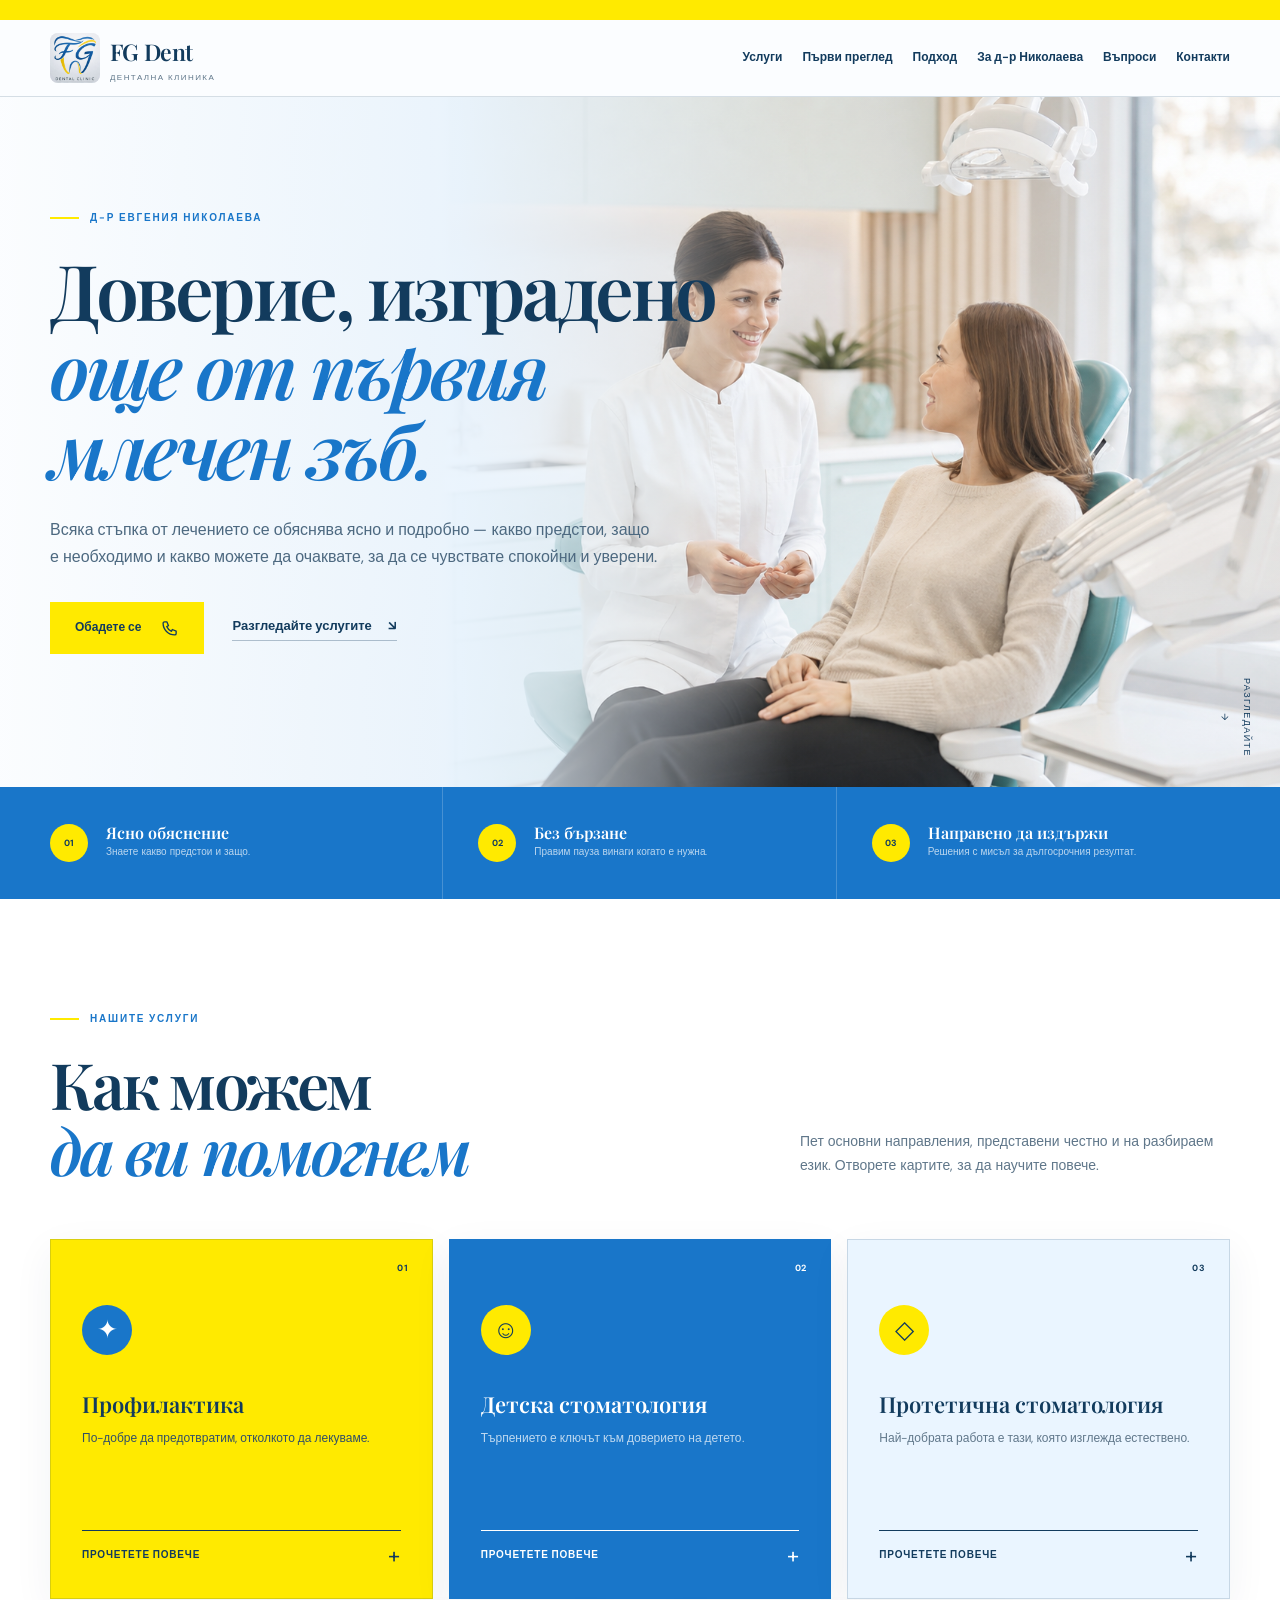
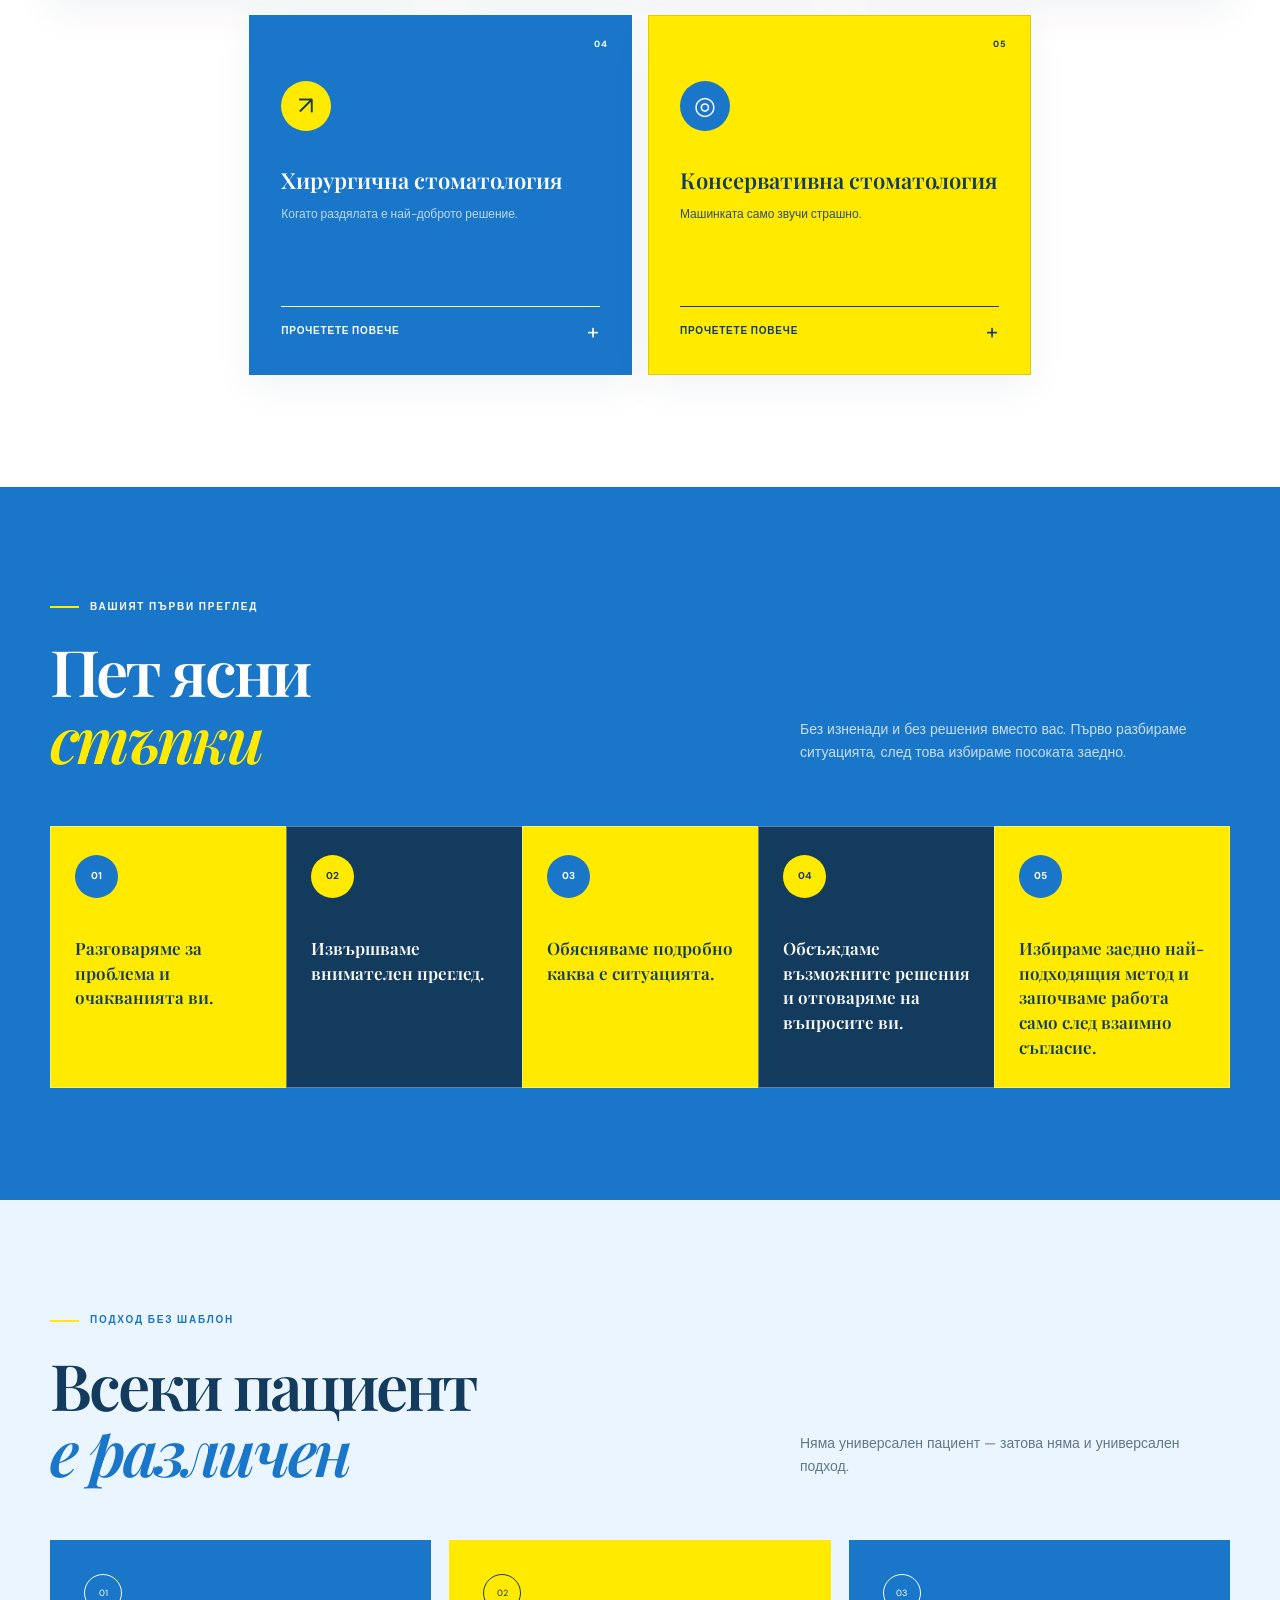
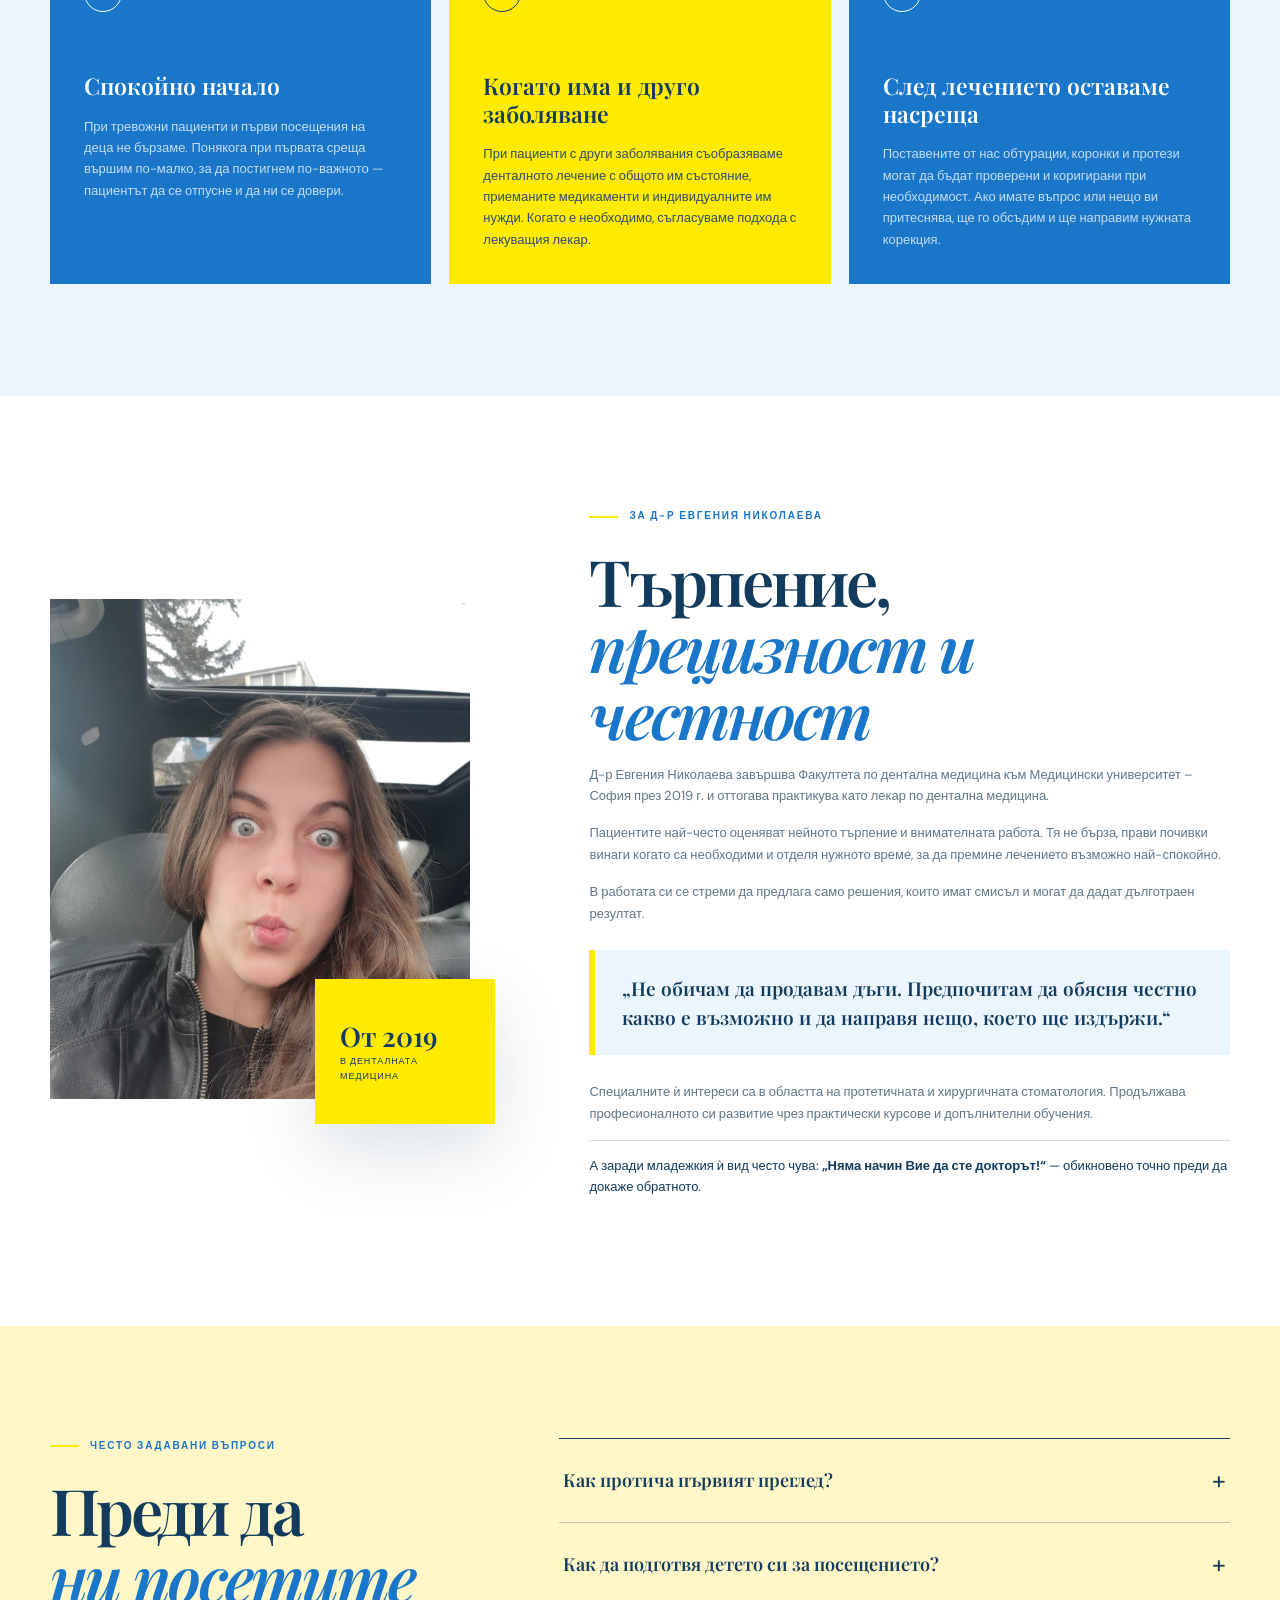
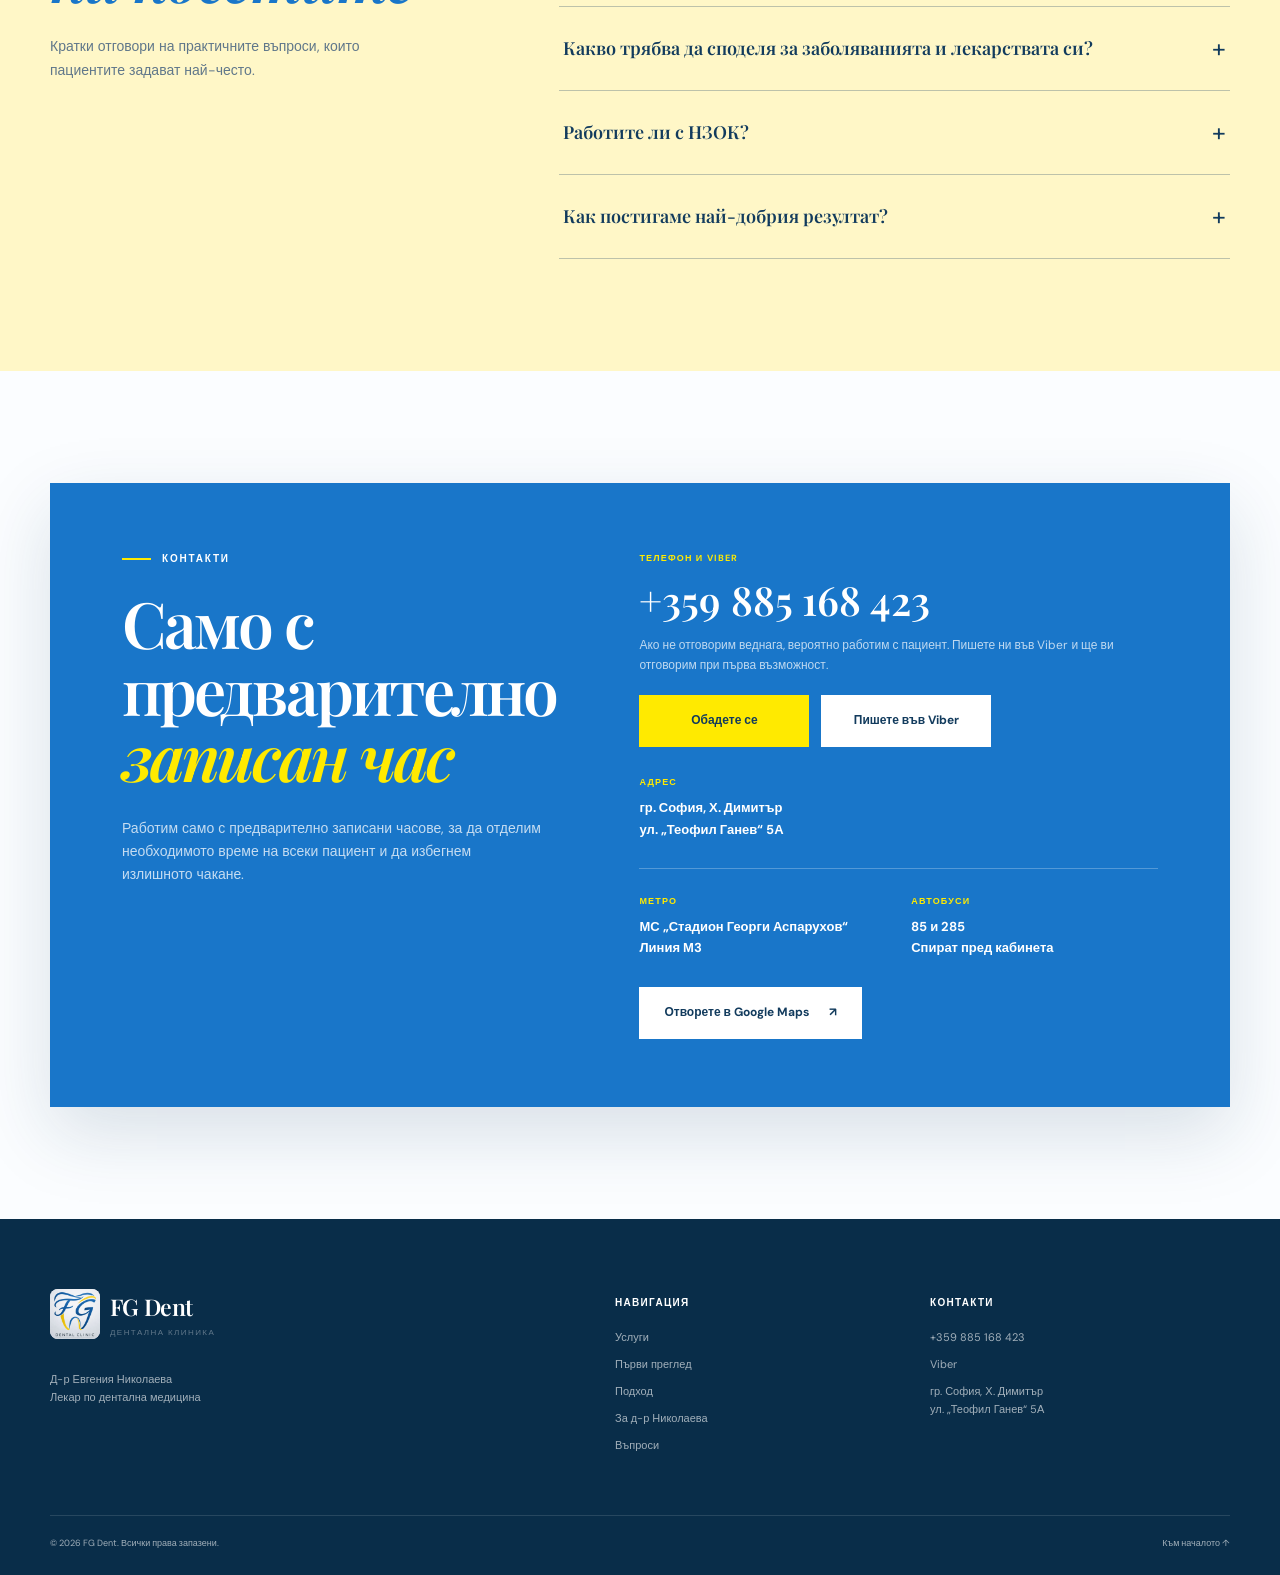
==== commit aeaffacf: "Refine color balance and responsive hero" ====
--- a/index.html
+++ b/index.html
@@ -13,7 +13,7 @@
 </head>
 <body>
   <a class="skip-link" href="#main">Към съдържанието</a>
-  <div class="top-note">FG Dent · Дентална клиника в София · Само с предварително записан час</div>
+  <div class="top-note" aria-hidden="true"></div>
 
   <header class="site-header">
     <div class="container nav-shell">
--- a/styles.css
+++ b/styles.css
@@ -25,7 +25,7 @@
 .skip-link { position: fixed; z-index: 100; left: 20px; top: -80px; padding: 12px 18px; color: white; background: var(--blue-deep); transition: top .2s; }
 .skip-link:focus { top: 15px; }
 :focus-visible { outline: 3px solid var(--yellow); outline-offset: 4px; }
-.top-note { min-height: 31px; display: grid; place-items: center; padding: 6px 20px; color: var(--blue-dark); background: var(--yellow); text-align: center; font-size: 9px; font-weight: 700; letter-spacing: .12em; text-transform: uppercase; }
+.top-note { height: 20px; background: var(--yellow); }
 
 .site-header { position: sticky; z-index: 30; top: 0; border-bottom: 1px solid var(--line); background: rgba(251,253,255,.95); backdrop-filter: blur(16px); }
 .nav-shell { min-height: 76px; display: flex; align-items: center; gap: 24px; }
@@ -84,7 +84,7 @@
 .service-card { grid-column: span 2; position: relative; min-height: 360px; display: flex; flex-direction: column; padding: 31px; border: 1px solid var(--line); overflow: hidden; box-shadow: 0 12px 38px rgba(18,59,93,.06); }
 .service-card:nth-child(4) { grid-column: 2 / span 2; }
 .service-card:nth-child(5) { grid-column: 4 / span 2; }
-.card-yellow { background: var(--yellow-light); }
+.card-yellow { background: var(--yellow); }
 .card-pale-blue { background: var(--blue-light); }
 .card-blue { color: white; background: var(--blue); border-color: var(--blue); }
 .card-number { position: absolute; right: 23px; top: 21px; font-size: 9px; font-weight: 700; letter-spacing: .1em; }
@@ -92,6 +92,7 @@
 .card-yellow .service-symbol { color: white; background: var(--blue); }
 .service-card h3 { margin: 0 0 12px; font: 600 22px/1.16 var(--serif); }
 .service-tagline { margin: 0 0 26px; color: var(--muted); font-size: 12px; }
+.card-yellow .service-tagline { color: #314f67; }
 .card-blue .service-tagline { color: rgba(255,255,255,.72); }
 .expand-button { width: 100%; display: flex; align-items: center; justify-content: space-between; gap: 15px; margin-top: auto; padding: 14px 0 0; border: 0; border-top: 1px solid currentColor; color: inherit; background: transparent; text-align: left; font-size: 10px; font-weight: 700; letter-spacing: .08em; text-transform: uppercase; cursor: pointer; }
 .expand-button b { font-size: 22px; font-weight: 400; line-height: 1; transition: transform .22s; }
@@ -101,11 +102,17 @@
 .expand-content h4 { margin: 20px 0 7px; font-size: 11px; text-transform: uppercase; letter-spacing: .08em; }
 .expand-content ul { margin: 0; padding-left: 18px; }
 
-.first-visit { background: var(--yellow-light); }
+.first-visit { color: white; background: var(--blue); }
+.first-visit .eyebrow { color: white; }
+.first-visit .section-heading h2 { color: white; }
+.first-visit .section-heading h2 em { color: var(--yellow); }
+.first-visit .section-heading > p { color: rgba(255,255,255,.76); }
 .visit-steps { display: grid; grid-template-columns: repeat(5,1fr); margin: 0; padding: 0; list-style: none; }
-.visit-steps li { min-height: 225px; padding: 28px 24px; border: 1px solid rgba(18,59,93,.23); border-right: 0; background: rgba(255,255,255,.27); }
-.visit-steps li:last-child { border-right: 1px solid rgba(18,59,93,.23); background: var(--yellow); }
+.visit-steps li { min-height: 225px; padding: 28px 24px; border: 1px solid rgba(255,255,255,.35); border-right: 0; color: var(--blue-dark); background: var(--yellow); }
+.visit-steps li:nth-child(even) { color: white; background: var(--blue-dark); }
+.visit-steps li:last-child { border-right: 1px solid rgba(255,255,255,.35); }
 .visit-steps span { width: 43px; height: 43px; display: grid; place-items: center; margin-bottom: 38px; border-radius: 50%; color: white; background: var(--blue); font-size: 10px; font-weight: 700; }
+.visit-steps li:nth-child(even) span { color: var(--blue-dark); background: var(--yellow); }
 .visit-steps p { margin: 0; font: 600 17px/1.45 var(--serif); }
 
 .approach { background: var(--blue-light); }
@@ -175,14 +182,13 @@
   .main-nav { gap: 13px; font-size: 11px; }
   .hero-copy { width: 70%; }
   .visit-steps { grid-template-columns: repeat(3,1fr); }
-  .visit-steps li:nth-child(3) { border-right: 1px solid rgba(18,59,93,.23); }
+  .visit-steps li:nth-child(3) { border-right: 1px solid rgba(255,255,255,.35); }
   .visit-steps li:nth-child(n+4) { border-top: 0; }
   .visit-steps li:last-child { grid-column: span 2; }
 }
 
-@media (max-width: 800px) {
+@media (max-width: 900px) {
   .container { width: min(100% - 32px, 620px); }
-  .top-note { font-size: 8px; }
   .nav-shell { min-height: 68px; }
   .menu-button { display: block; }
   .main-nav { position: fixed; inset: 99px 0 auto; height: calc(100dvh - 99px); flex-direction: column; align-items: flex-start; gap: 15px; padding: 35px 28px; color: white; background: var(--blue-dark); transform: translateX(100%); transition: transform .3s; font: 600 22px var(--serif); overflow-y: auto; }
@@ -190,9 +196,10 @@
   .menu-open .menu-button span:nth-child(1) { transform: translateY(7px) rotate(45deg); }
   .menu-open .menu-button span:nth-child(2) { opacity: 0; }
   .menu-open .menu-button span:nth-child(3) { transform: translateY(-7px) rotate(-45deg); }
-  .hero, .hero-layout { min-height: 680px; }
-  .hero-photo { opacity: .3; background-image: linear-gradient(90deg, rgba(251,253,255,1), rgba(234,245,255,.22)), url("assets/hero-dental.png"); background-position: 64% center; }
-  .hero-copy { width: 100%; padding: 55px 0 75px; }
+  .hero { min-height: 930px; background: var(--blue-light); }
+  .hero-layout { min-height: 930px; align-items: flex-start; }
+  .hero-photo { inset: auto 0 0; height: 43%; opacity: 1; background-image: url("assets/hero-dental.png"); background-position: 67% center; }
+  .hero-copy { width: 100%; padding: 55px 0 430px; }
   h1 { font-size: clamp(44px,13vw,62px); }
   .lead { font-size: 15px; }
   .hero-actions { align-items: flex-start; flex-direction: column; gap: 20px; }
@@ -205,8 +212,8 @@
   .service-grid { grid-template-columns: 1fr; }
   .service-card, .service-card:nth-child(4), .service-card:nth-child(5) { grid-column: 1; min-height: 330px; }
   .visit-steps { grid-template-columns: 1fr; }
-  .visit-steps li, .visit-steps li:nth-child(3), .visit-steps li:last-child { grid-column: auto; min-height: 175px; border: 1px solid rgba(18,59,93,.23); border-bottom: 0; }
-  .visit-steps li:last-child { border-bottom: 1px solid rgba(18,59,93,.23); }
+  .visit-steps li, .visit-steps li:nth-child(3), .visit-steps li:last-child { grid-column: auto; min-height: 175px; border: 1px solid rgba(255,255,255,.35); border-bottom: 0; }
+  .visit-steps li:last-child { border-bottom: 1px solid rgba(255,255,255,.35); }
   .visit-steps span { margin-bottom: 24px; }
   .approach-grid { grid-template-columns: 1fr; }
   .approach-card { min-height: auto; }
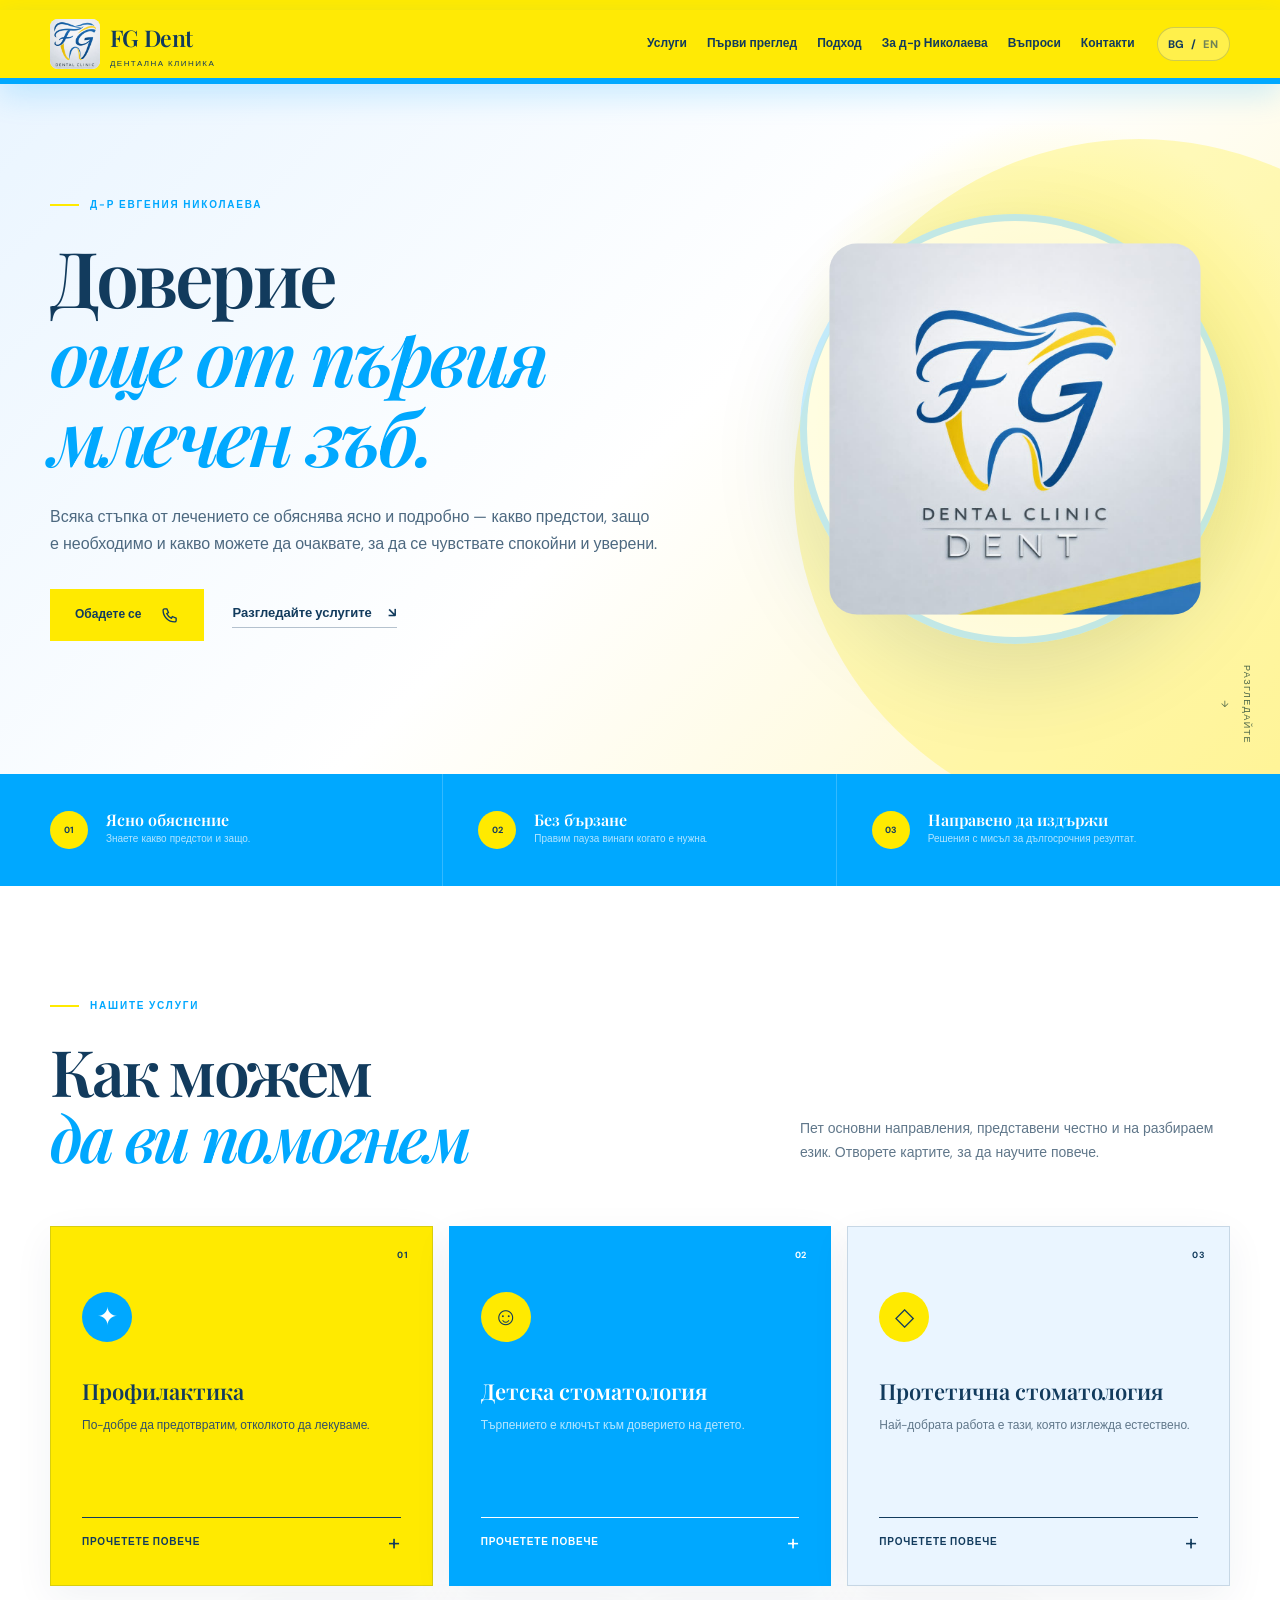
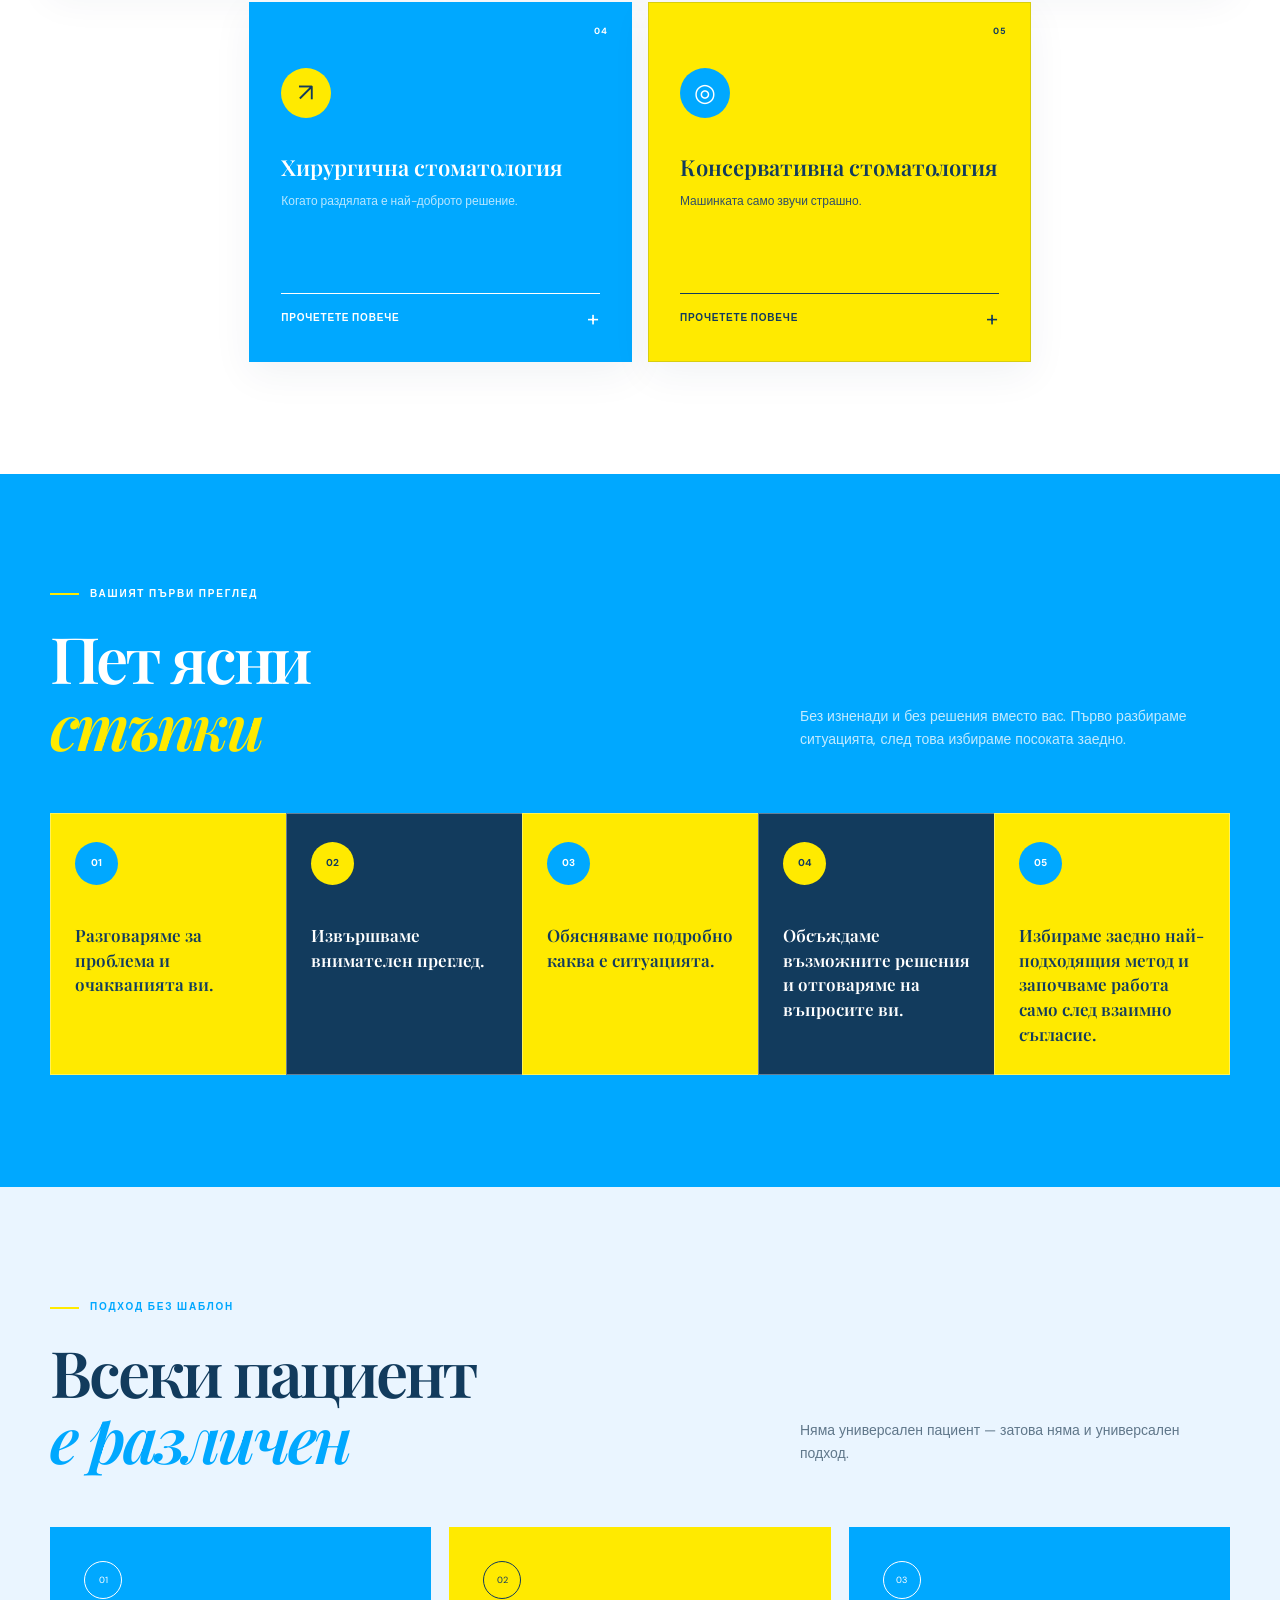
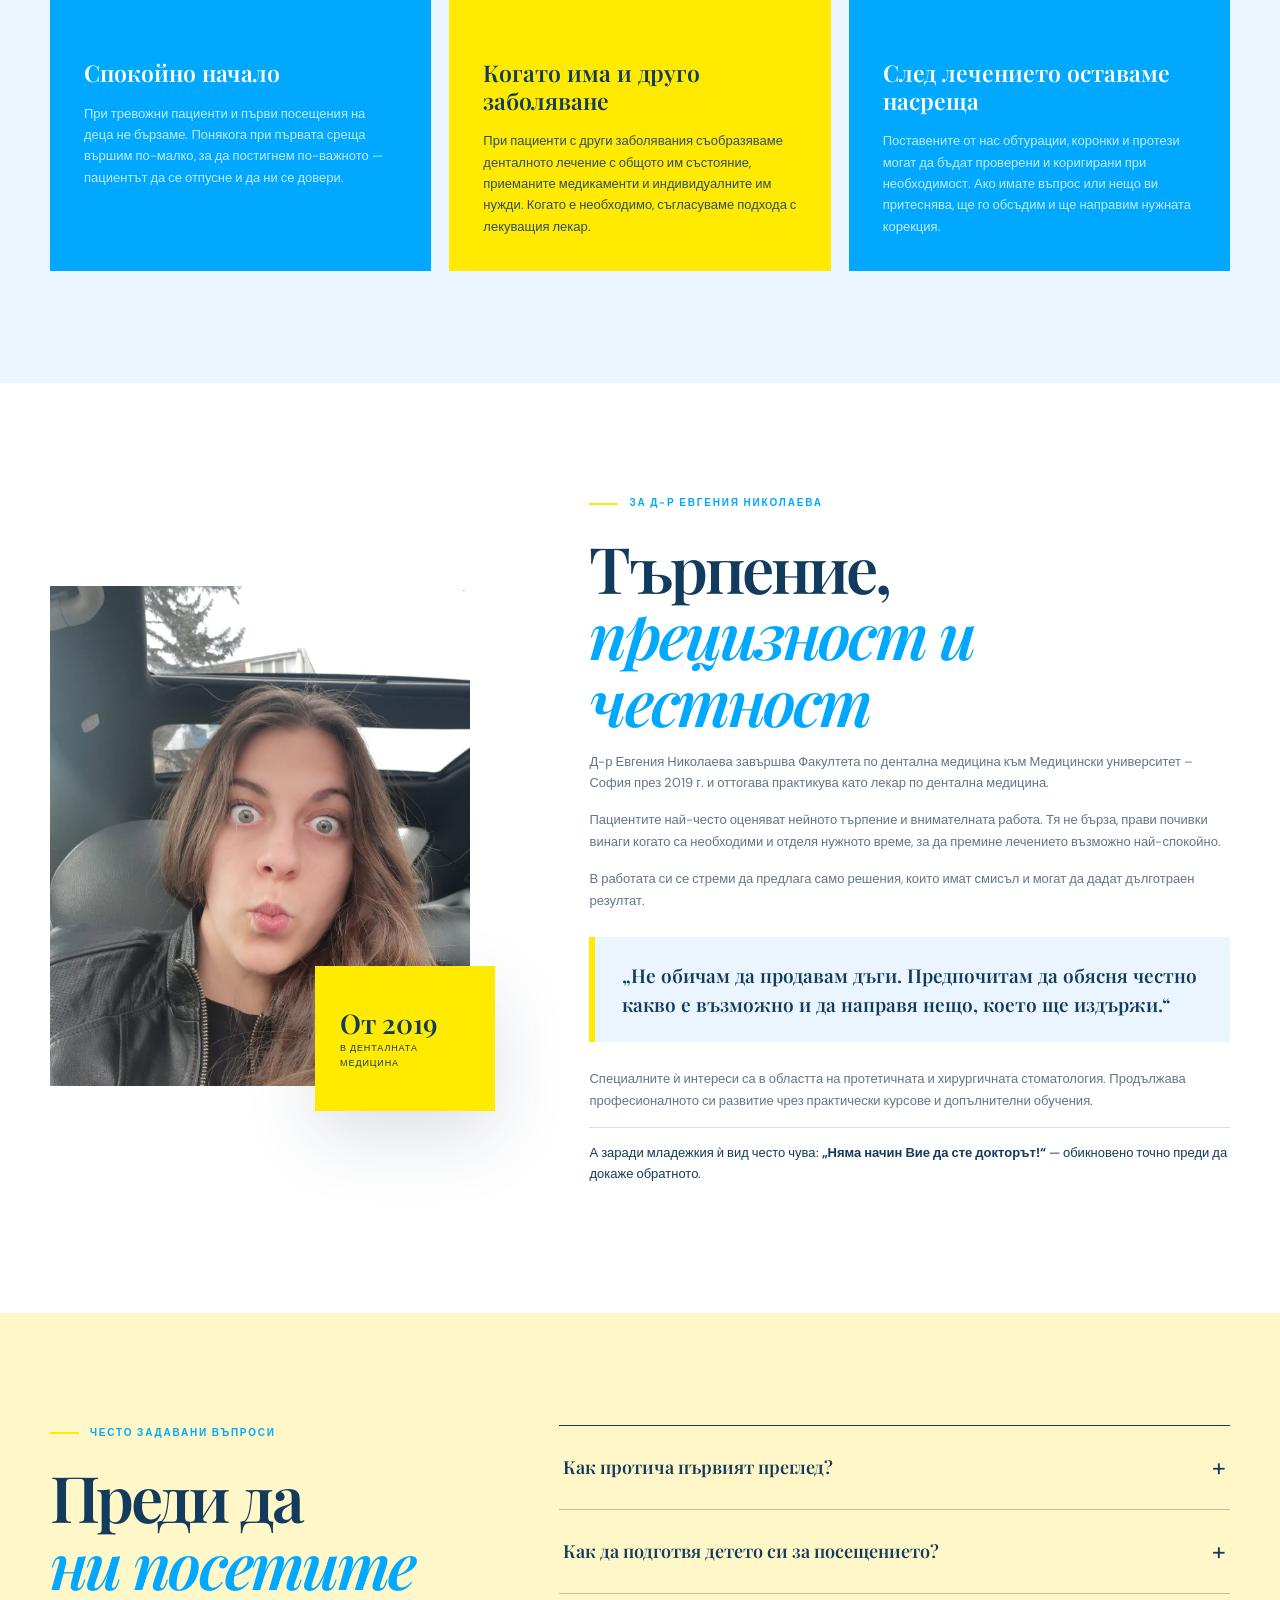
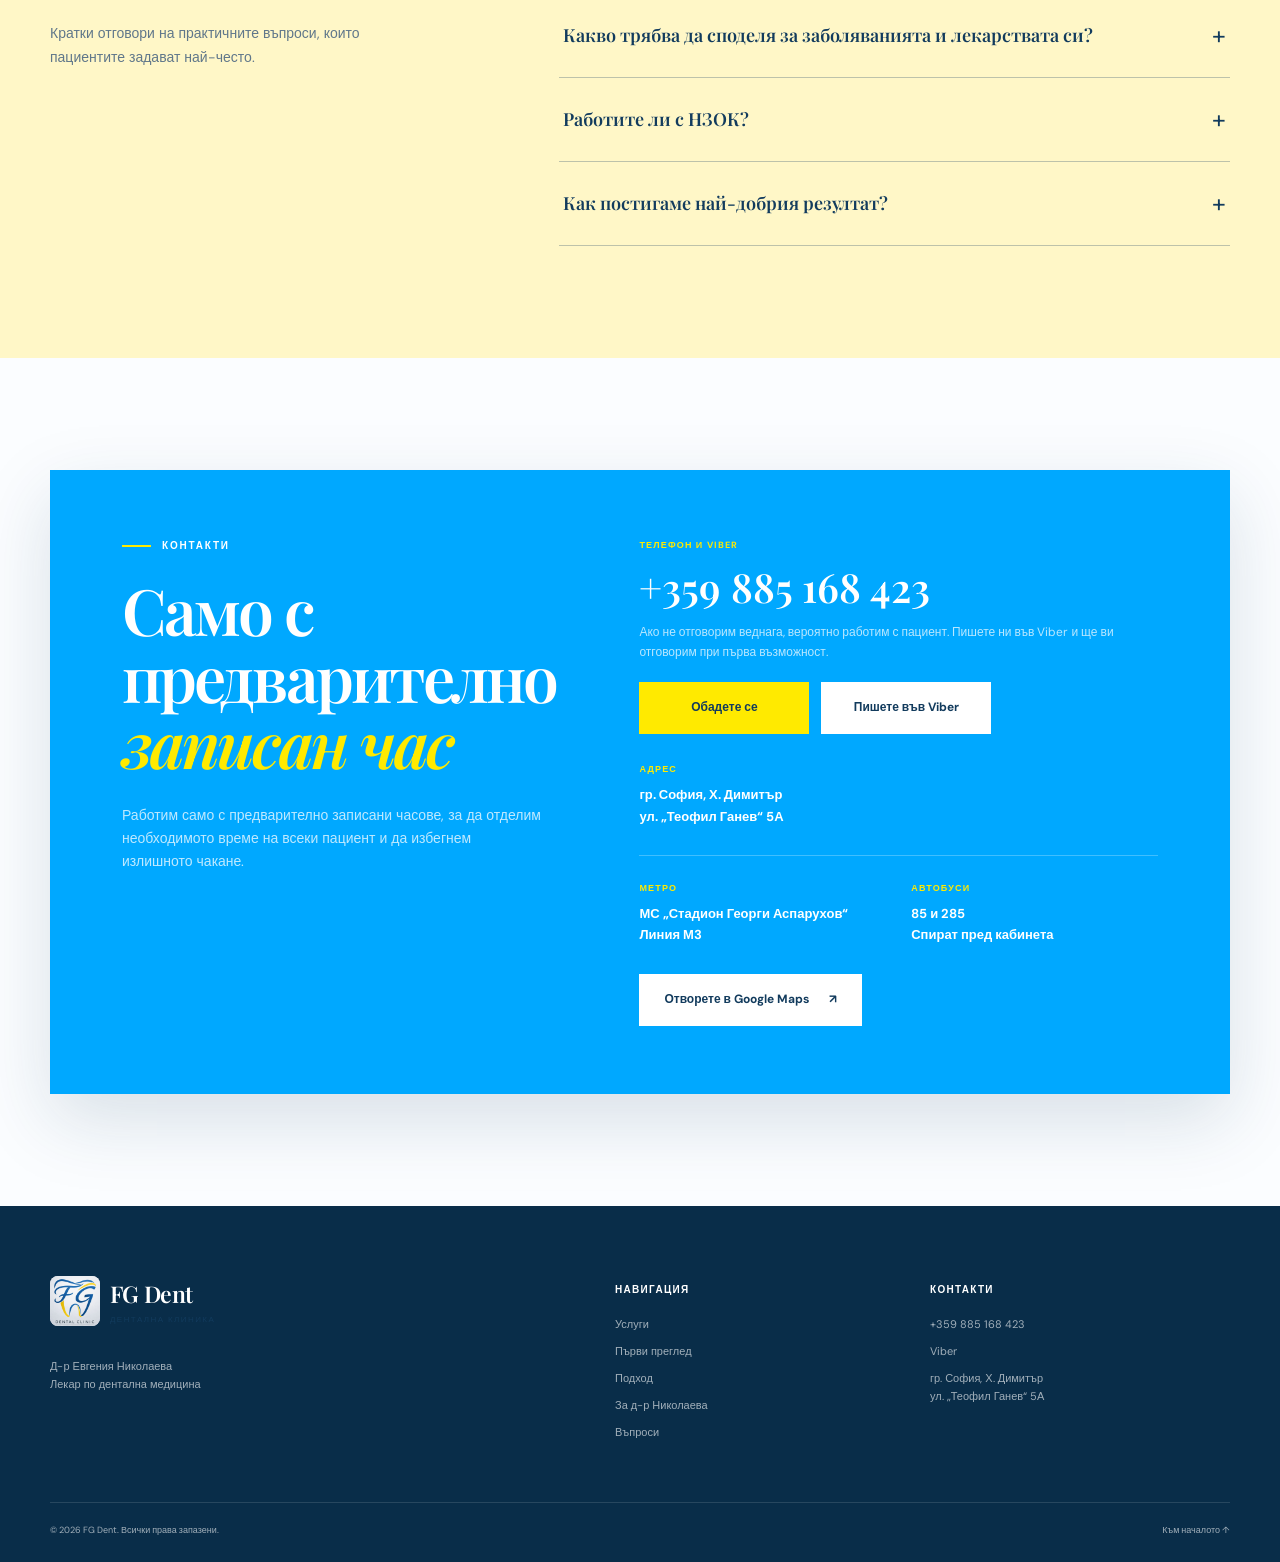
==== commit 5fee706e: "Add English version and logo hero" ====
--- a/index.html
+++ b/index.html
@@ -30,16 +30,21 @@
         <a href="#faq">Въпроси</a>
         <a href="#contact">Контакти</a>
       </nav>
+      <div class="language-switch" aria-label="Избор на език">
+        <a class="active" href="index.html" aria-current="page">BG</a>
+        <span>/</span>
+        <a href="en.html">EN</a>
+      </div>
     </div>
   </header>
 
   <main id="main">
     <section class="hero" id="home">
-      <div class="hero-photo" role="img" aria-label="Дентален лекар разговаря спокойно с пациент в модерна клиника"></div>
+      <div class="hero-logo-panel" aria-hidden="true"><img src="assets/fg-dent-logo.png" alt="" width="1024" height="1024"></div>
       <div class="container hero-layout">
         <div class="hero-copy reveal">
           <p class="eyebrow"><span></span>Д-р Евгения Николаева</p>
-          <h1>Доверие, изградено<br><em>още от първия млечен зъб.</em></h1>
+          <h1>Доверие<br><em>още от първия млечен зъб.</em></h1>
           <p class="lead">Всяка стъпка от лечението се обяснява ясно и подробно — какво предстои, защо е необходимо и какво можете да очаквате, за да се чувствате спокойни и уверени.</p>
           <div class="hero-actions">
             <a class="button button-yellow" href="tel:+359885168423"><span>Обадете се</span><svg viewBox="0 0 24 24" aria-hidden="true"><path d="M7.8 3.8 10 8.9 7.6 10c1.2 2.8 3.6 5.2 6.4 6.4l1.1-2.4 5.1 2.2v3c0 1.1-.9 2-2 2C9.7 21.2 2.8 14.3 2.8 5.8c0-1.1.9-2 2-2h3Z"/></svg></a>
--- a/styles.css
+++ b/styles.css
@@ -1,5 +1,5 @@
 :root {
-  --blue: #1976c9;
+  --blue: #00a8ff;
   --blue-dark: #123b5d;
   --blue-deep: #092d49;
   --blue-light: #eaf5ff;
@@ -25,20 +25,23 @@
 .skip-link { position: fixed; z-index: 100; left: 20px; top: -80px; padding: 12px 18px; color: white; background: var(--blue-deep); transition: top .2s; }
 .skip-link:focus { top: 15px; }
 :focus-visible { outline: 3px solid var(--yellow); outline-offset: 4px; }
-.top-note { height: 20px; background: var(--yellow); }
-
-.site-header { position: sticky; z-index: 30; top: 0; border-bottom: 1px solid var(--line); background: rgba(251,253,255,.95); backdrop-filter: blur(16px); }
-.nav-shell { min-height: 76px; display: flex; align-items: center; gap: 24px; }
+.top-note { height: 10px; background: var(--yellow); }
+
+.site-header { position: sticky; z-index: 30; top: 0; border-bottom: 6px solid var(--blue); background: rgba(255,234,0,.98); box-shadow: 0 12px 30px rgba(0,168,255,.18); backdrop-filter: blur(16px); }
+.nav-shell { min-height: 68px; display: flex; align-items: center; gap: 22px; }
 .brand { display: inline-flex; align-items: center; gap: 10px; margin-right: auto; }
 .brand-logo { width: 50px; height: 50px; display: block; flex: 0 0 auto; overflow: hidden; border-radius: 8px; background: #eef1f4; }
 .brand-logo img { width: 100%; height: 100%; object-fit: cover; transform: scale(1.55); transform-origin: 50% 39%; }
 .brand strong, .brand small { display: block; line-height: 1; }
 .brand strong { font: 600 23px var(--serif); letter-spacing: -.03em; }
-.brand small { margin-top: 6px; color: var(--muted); font-size: 8px; letter-spacing: .18em; text-transform: uppercase; }
+.brand small { margin-top: 6px; color: var(--blue-dark); font-size: 8px; letter-spacing: .18em; text-transform: uppercase; }
 .main-nav { display: flex; align-items: center; gap: 20px; font-size: 12px; font-weight: 700; }
 .main-nav a { position: relative; padding-block: 10px; }
-.main-nav a::after { content: ""; position: absolute; left: 0; right: 100%; bottom: 3px; height: 2px; background: var(--yellow); transition: right .23s; }
+.main-nav a::after { content: ""; position: absolute; left: 0; right: 100%; bottom: 3px; height: 2px; background: var(--blue-dark); transition: right .23s; }
 .main-nav a:hover::after, .main-nav a:focus-visible::after { right: 0; }
+.language-switch { display: inline-flex; align-items: center; gap: 6px; padding: 7px 10px; border: 1px solid rgba(18,59,93,.2); border-radius: 999px; color: var(--blue-dark); background: rgba(255,255,255,.28); font-size: 11px; font-weight: 800; letter-spacing: .08em; }
+.language-switch a { opacity: .6; }
+.language-switch a.active, .language-switch a:hover, .language-switch a:focus-visible { opacity: 1; color: var(--blue-dark); }
 .menu-button { display: none; width: 44px; height: 44px; padding: 10px; border: 0; background: transparent; cursor: pointer; }
 .menu-button span { display: block; height: 2px; margin: 5px 0; background: var(--blue-dark); transition: .25s; }
 
@@ -51,10 +54,12 @@
 .text-link span { transition: transform .2s; }
 .text-link:hover span { transform: translateX(4px); }
 
-.hero { min-height: 690px; position: relative; overflow: hidden; background: var(--blue-light); }
-.hero-photo { position: absolute; inset: 0; background: linear-gradient(90deg, rgba(251,253,255,.99) 0%, rgba(234,245,255,.9) 36%, rgba(234,245,255,.08) 62%), url("assets/hero-dental.png") center / cover no-repeat; }
-.hero-layout { min-height: 690px; position: relative; display: flex; align-items: center; }
-.hero-copy { width: 61%; padding: 62px 0 82px; }
+.hero { min-height: 690px; position: relative; overflow: hidden; background: radial-gradient(circle at 82% 44%, rgba(255,234,0,.42), transparent 24%), linear-gradient(135deg, var(--blue-light) 0%, #fff 52%, var(--yellow-light) 100%); }
+.hero::after { content: ""; position: absolute; z-index: 0; right: -16%; top: 8%; width: 54%; aspect-ratio: 1; border-radius: 50%; background: var(--yellow); opacity: .24; }
+.hero-logo-panel { position: absolute; z-index: 1; right: max(32px, calc((100vw - 1180px) / 2)); top: 50%; width: min(430px, 36vw); aspect-ratio: 1; display: grid; place-items: center; padding: 36px; border: 7px solid rgba(0,168,255,.24); border-radius: 50%; background: rgba(255,255,255,.6); box-shadow: 0 30px 90px rgba(18,59,93,.13); transform: translateY(-50%); }
+.hero-logo-panel img { width: 100%; height: 100%; object-fit: cover; border-radius: 26px; transform: scale(1.08); }
+.hero-layout { min-height: 690px; position: relative; z-index: 2; display: flex; align-items: center; }
+.hero-copy { width: 56%; padding: 62px 0 82px; }
 .eyebrow { display: flex; align-items: center; gap: 11px; margin: 0 0 23px; color: var(--blue); font-size: 10px; font-weight: 700; letter-spacing: .18em; text-transform: uppercase; }
 .eyebrow > span { width: 29px; height: 2px; background: var(--yellow); }
 h1, h2 { margin: 0; font-family: var(--serif); font-weight: 600; line-height: 1.04; letter-spacing: -.045em; }
@@ -180,7 +185,8 @@
 
 @media (max-width: 1050px) {
   .main-nav { gap: 13px; font-size: 11px; }
-  .hero-copy { width: 70%; }
+  .language-switch { padding-inline: 8px; }
+  .hero-copy { width: 62%; }
   .visit-steps { grid-template-columns: repeat(3,1fr); }
   .visit-steps li:nth-child(3) { border-right: 1px solid rgba(255,255,255,.35); }
   .visit-steps li:nth-child(n+4) { border-top: 0; }
@@ -191,15 +197,18 @@
   .container { width: min(100% - 32px, 620px); }
   .nav-shell { min-height: 68px; }
   .menu-button { display: block; }
-  .main-nav { position: fixed; inset: 99px 0 auto; height: calc(100dvh - 99px); flex-direction: column; align-items: flex-start; gap: 15px; padding: 35px 28px; color: white; background: var(--blue-dark); transform: translateX(100%); transition: transform .3s; font: 600 22px var(--serif); overflow-y: auto; }
+  .main-nav { position: fixed; inset: 84px 0 auto; height: calc(100dvh - 84px); flex-direction: column; align-items: flex-start; gap: 15px; padding: 35px 28px; color: white; background: var(--blue-dark); transform: translateX(100%); transition: transform .3s; font: 600 22px var(--serif); overflow-y: auto; }
   .menu-open .main-nav { transform: none; }
   .menu-open .menu-button span:nth-child(1) { transform: translateY(7px) rotate(45deg); }
   .menu-open .menu-button span:nth-child(2) { opacity: 0; }
   .menu-open .menu-button span:nth-child(3) { transform: translateY(-7px) rotate(-45deg); }
-  .hero { min-height: 930px; background: var(--blue-light); }
+  .language-switch { order: 2; margin-left: auto; }
+  .menu-button { order: 3; }
+  .hero { min-height: 900px; background: linear-gradient(180deg, var(--blue-light), var(--yellow-light)); }
   .hero-layout { min-height: 930px; align-items: flex-start; }
-  .hero-photo { inset: auto 0 0; height: 43%; opacity: 1; background-image: url("assets/hero-dental.png"); background-position: 67% center; }
-  .hero-copy { width: 100%; padding: 55px 0 430px; }
+  .hero::after { right: -42%; top: auto; bottom: 4%; width: 110%; }
+  .hero-logo-panel { left: 50%; right: auto; top: auto; bottom: 70px; width: min(330px, 76vw); padding: 25px; transform: translateX(-50%); }
+  .hero-copy { width: 100%; padding: 55px 0 420px; }
   h1 { font-size: clamp(44px,13vw,62px); }
   .lead { font-size: 15px; }
   .hero-actions { align-items: flex-start; flex-direction: column; gap: 20px; }
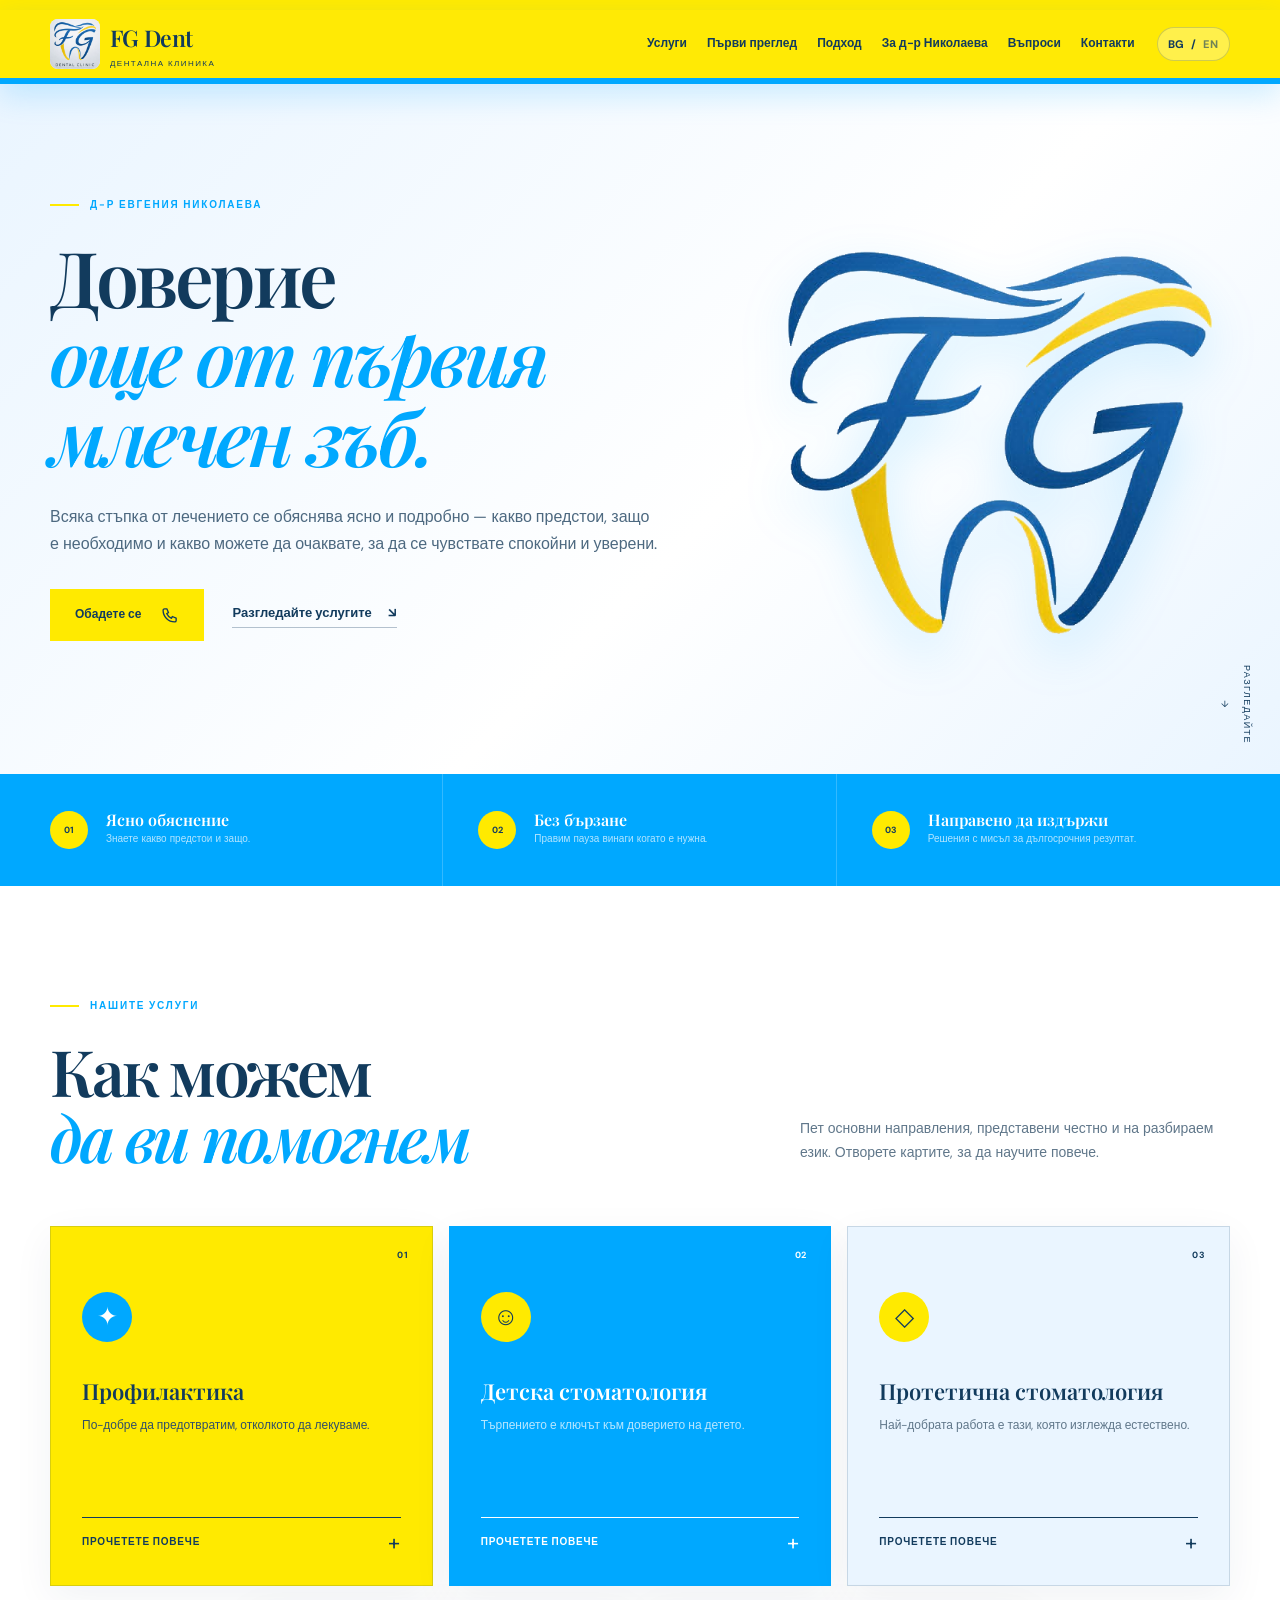
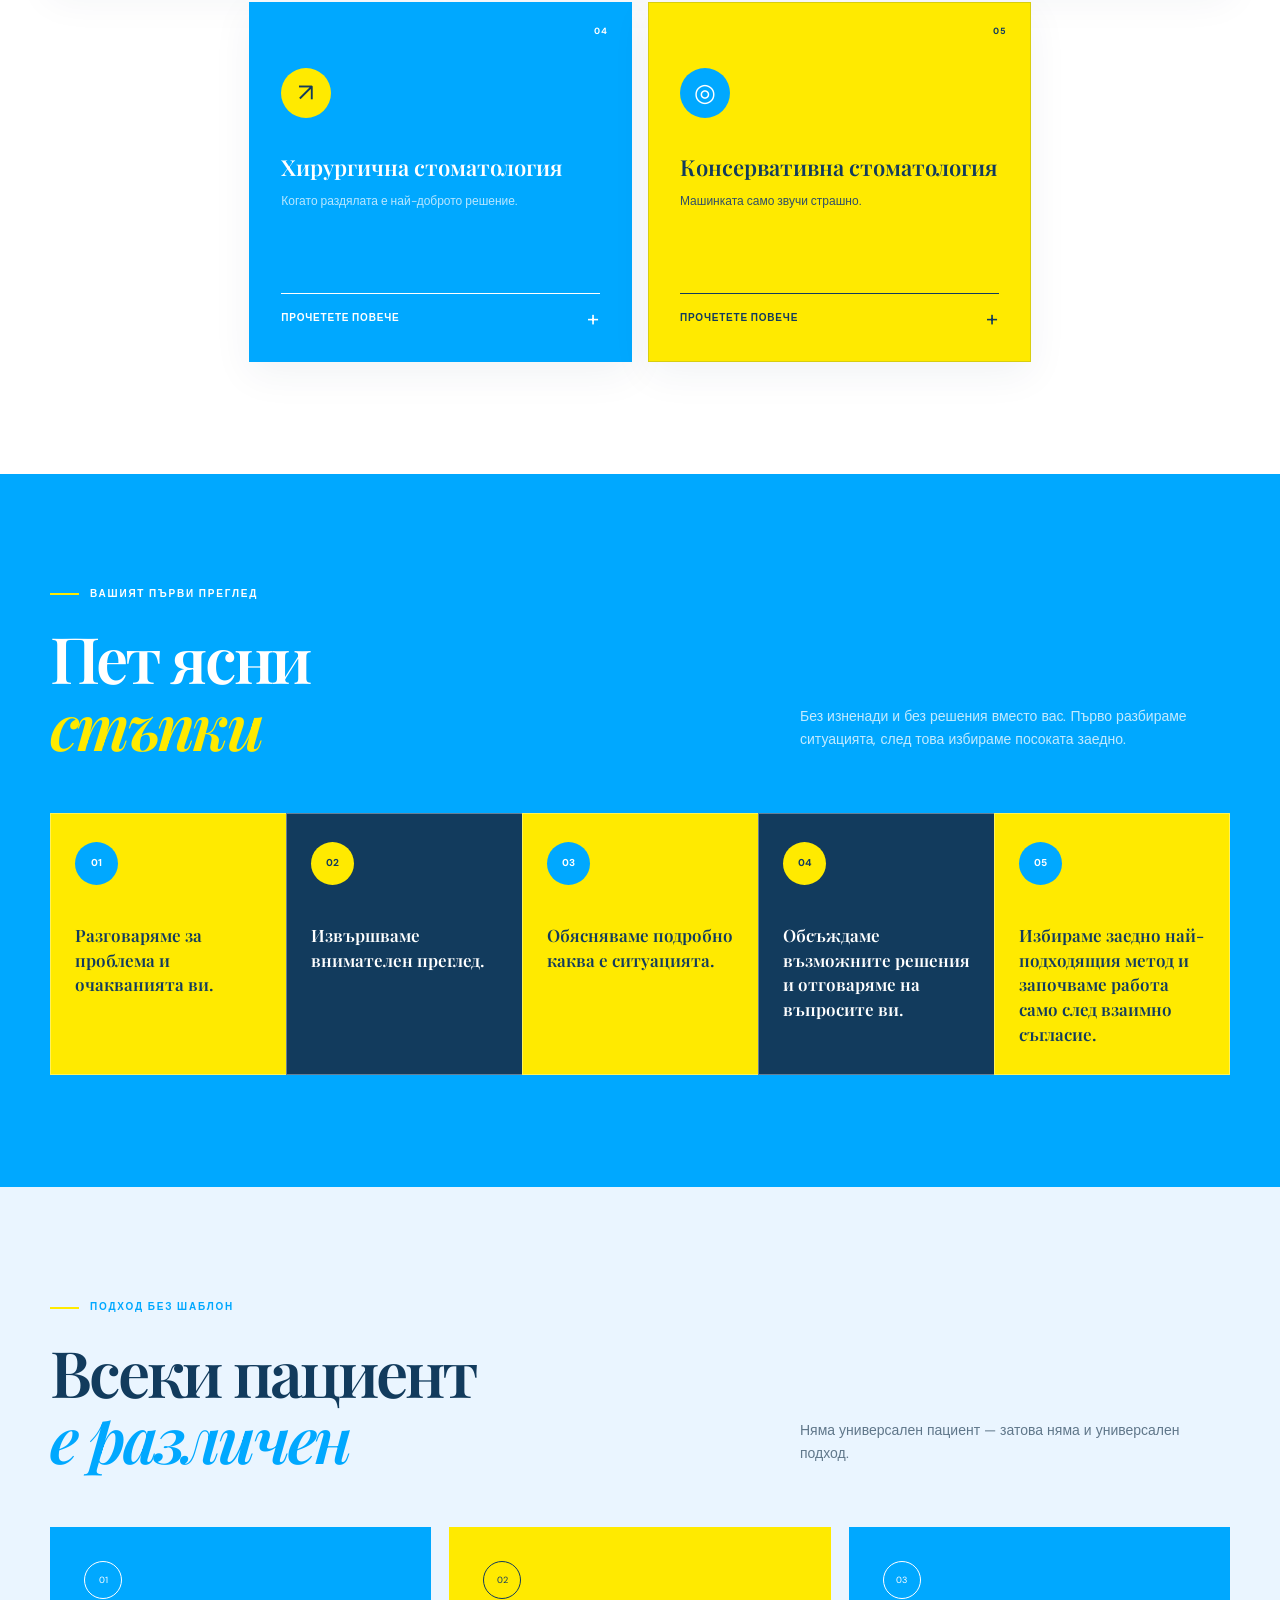
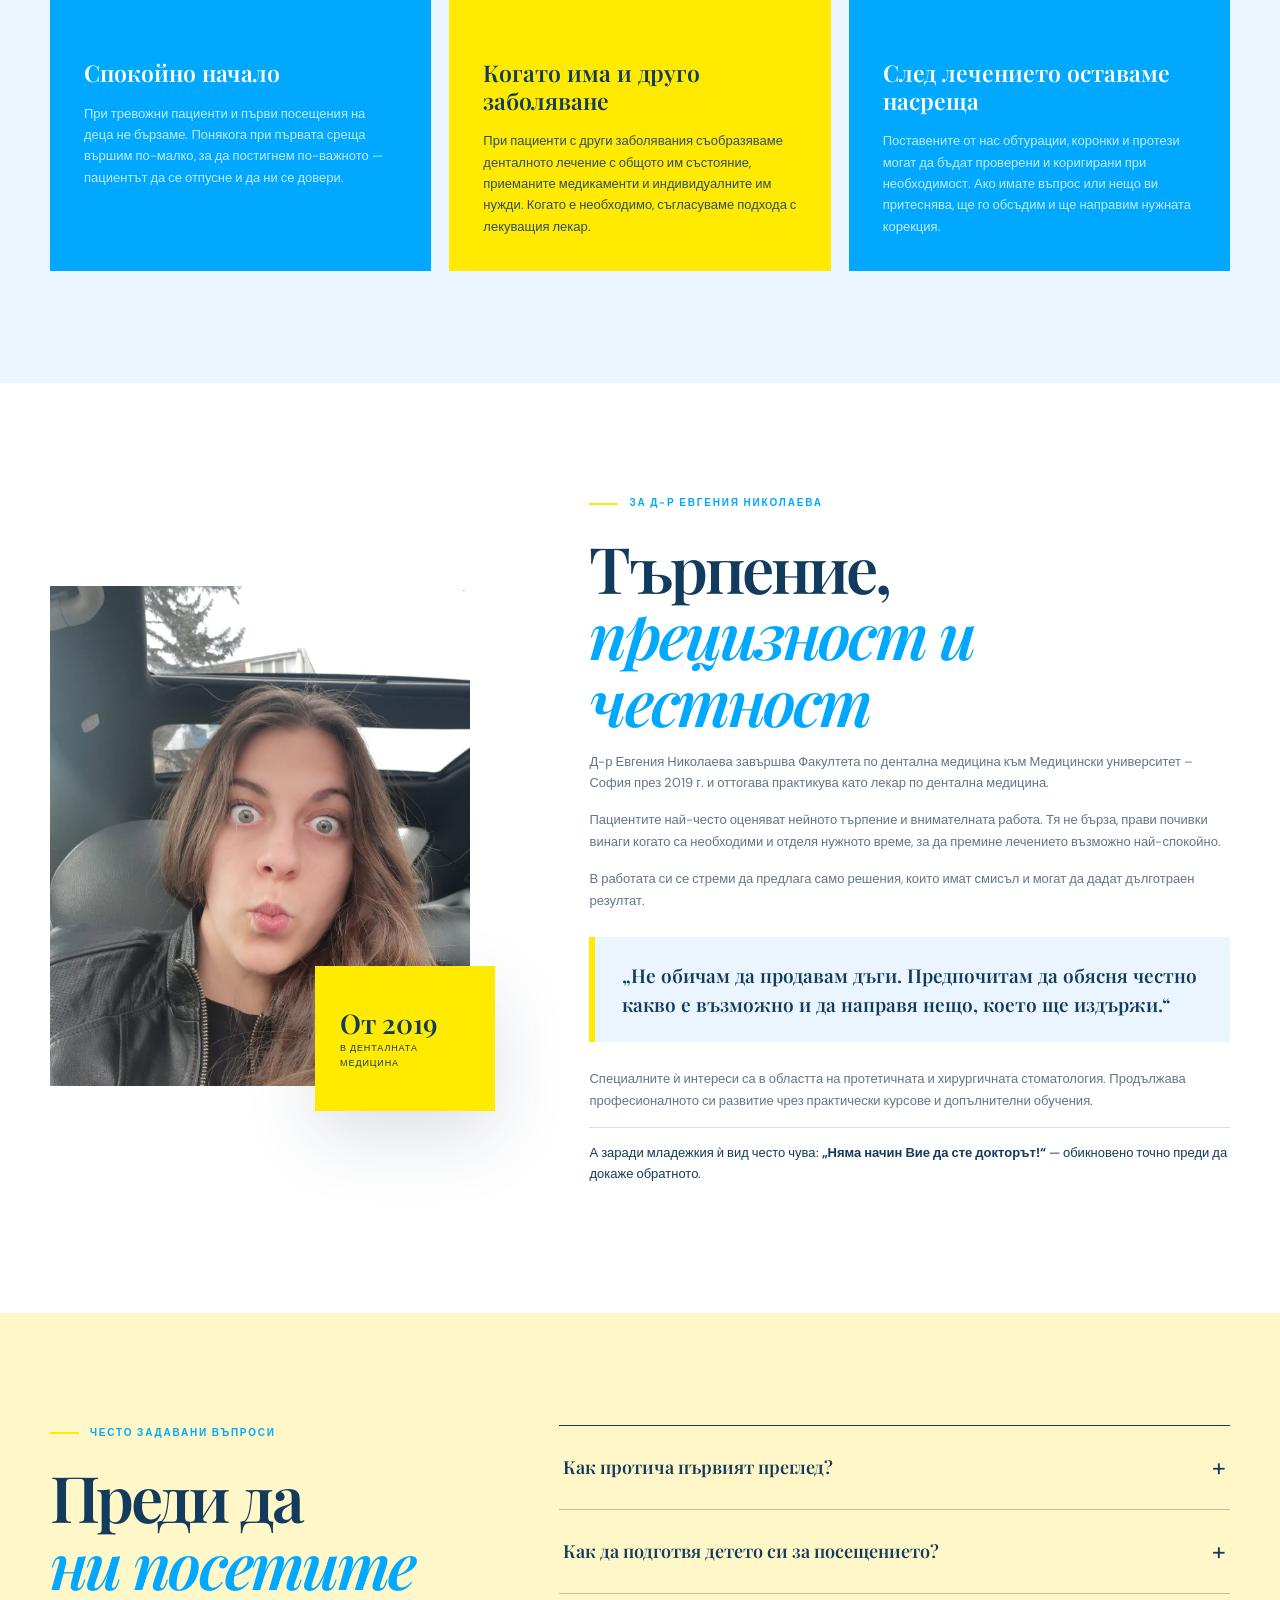
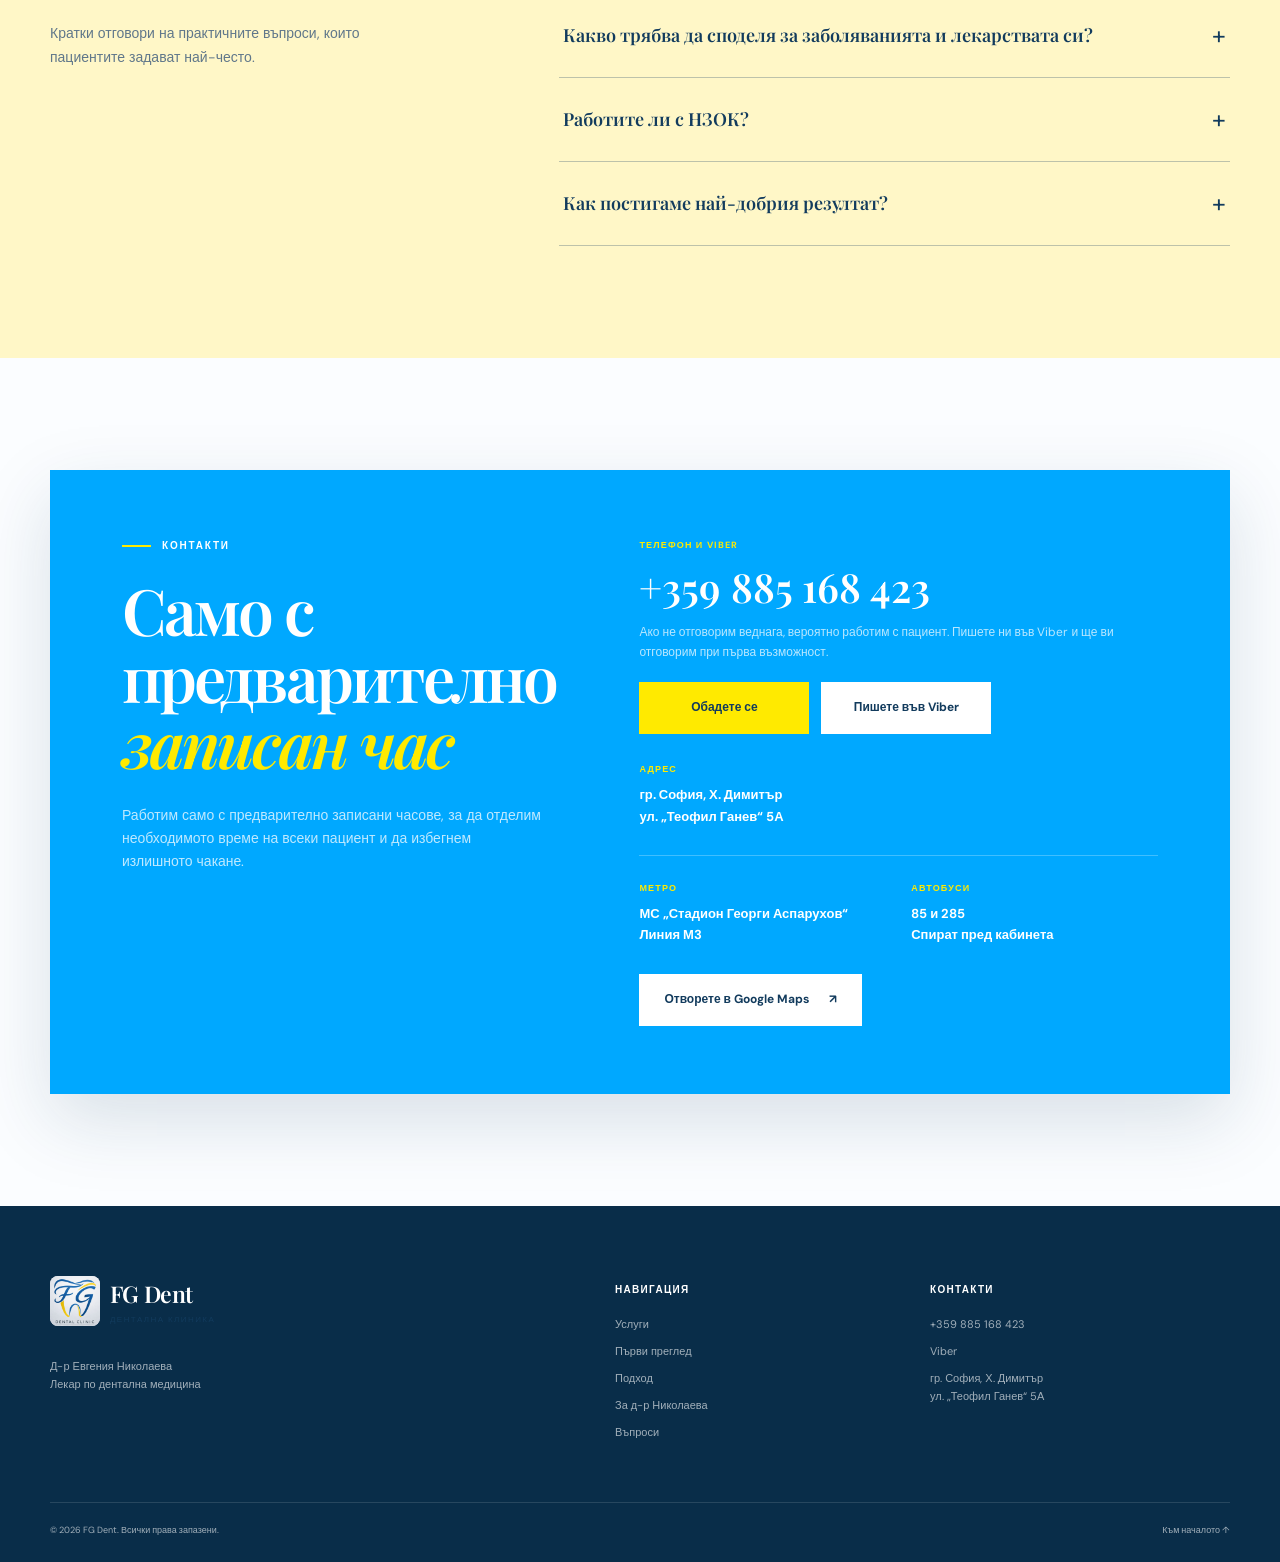
==== commit ad321e89: "Use clean logo symbol in hero" ====
--- a/index.html
+++ b/index.html
@@ -40,7 +40,7 @@
 
   <main id="main">
     <section class="hero" id="home">
-      <div class="hero-logo-panel" aria-hidden="true"><img src="assets/fg-dent-logo.png" alt="" width="1024" height="1024"></div>
+      <div class="hero-logo-panel" aria-hidden="true"><img src="assets/fg-dent-symbol.png" alt="" width="600" height="547"></div>
       <div class="container hero-layout">
         <div class="hero-copy reveal">
           <p class="eyebrow"><span></span>Д-р Евгения Николаева</p>
--- a/styles.css
+++ b/styles.css
@@ -54,10 +54,9 @@
 .text-link span { transition: transform .2s; }
 .text-link:hover span { transform: translateX(4px); }
 
-.hero { min-height: 690px; position: relative; overflow: hidden; background: radial-gradient(circle at 82% 44%, rgba(255,234,0,.42), transparent 24%), linear-gradient(135deg, var(--blue-light) 0%, #fff 52%, var(--yellow-light) 100%); }
-.hero::after { content: ""; position: absolute; z-index: 0; right: -16%; top: 8%; width: 54%; aspect-ratio: 1; border-radius: 50%; background: var(--yellow); opacity: .24; }
-.hero-logo-panel { position: absolute; z-index: 1; right: max(32px, calc((100vw - 1180px) / 2)); top: 50%; width: min(430px, 36vw); aspect-ratio: 1; display: grid; place-items: center; padding: 36px; border: 7px solid rgba(0,168,255,.24); border-radius: 50%; background: rgba(255,255,255,.6); box-shadow: 0 30px 90px rgba(18,59,93,.13); transform: translateY(-50%); }
-.hero-logo-panel img { width: 100%; height: 100%; object-fit: cover; border-radius: 26px; transform: scale(1.08); }
+.hero { min-height: 690px; position: relative; overflow: hidden; background: linear-gradient(135deg, var(--blue-light) 0%, #fff 58%, var(--blue-light) 100%); }
+.hero-logo-panel { position: absolute; z-index: 1; right: max(32px, calc((100vw - 1180px) / 2)); top: 52%; width: min(460px, 37vw); display: grid; place-items: center; transform: translateY(-50%); filter: drop-shadow(0 20px 24px rgba(0,168,255,.18)); }
+.hero-logo-panel img { width: 100%; height: auto; object-fit: contain; }
 .hero-layout { min-height: 690px; position: relative; z-index: 2; display: flex; align-items: center; }
 .hero-copy { width: 56%; padding: 62px 0 82px; }
 .eyebrow { display: flex; align-items: center; gap: 11px; margin: 0 0 23px; color: var(--blue); font-size: 10px; font-weight: 700; letter-spacing: .18em; text-transform: uppercase; }
@@ -204,10 +203,9 @@
   .menu-open .menu-button span:nth-child(3) { transform: translateY(-7px) rotate(-45deg); }
   .language-switch { order: 2; margin-left: auto; }
   .menu-button { order: 3; }
-  .hero { min-height: 900px; background: linear-gradient(180deg, var(--blue-light), var(--yellow-light)); }
+  .hero { min-height: 900px; background: linear-gradient(180deg, var(--blue-light), #fff); }
   .hero-layout { min-height: 930px; align-items: flex-start; }
-  .hero::after { right: -42%; top: auto; bottom: 4%; width: 110%; }
-  .hero-logo-panel { left: 50%; right: auto; top: auto; bottom: 70px; width: min(330px, 76vw); padding: 25px; transform: translateX(-50%); }
+  .hero-logo-panel { left: 50%; right: auto; top: auto; bottom: 82px; width: min(330px, 76vw); transform: translateX(-50%); }
   .hero-copy { width: 100%; padding: 55px 0 420px; }
   h1 { font-size: clamp(44px,13vw,62px); }
   .lead { font-size: 15px; }
